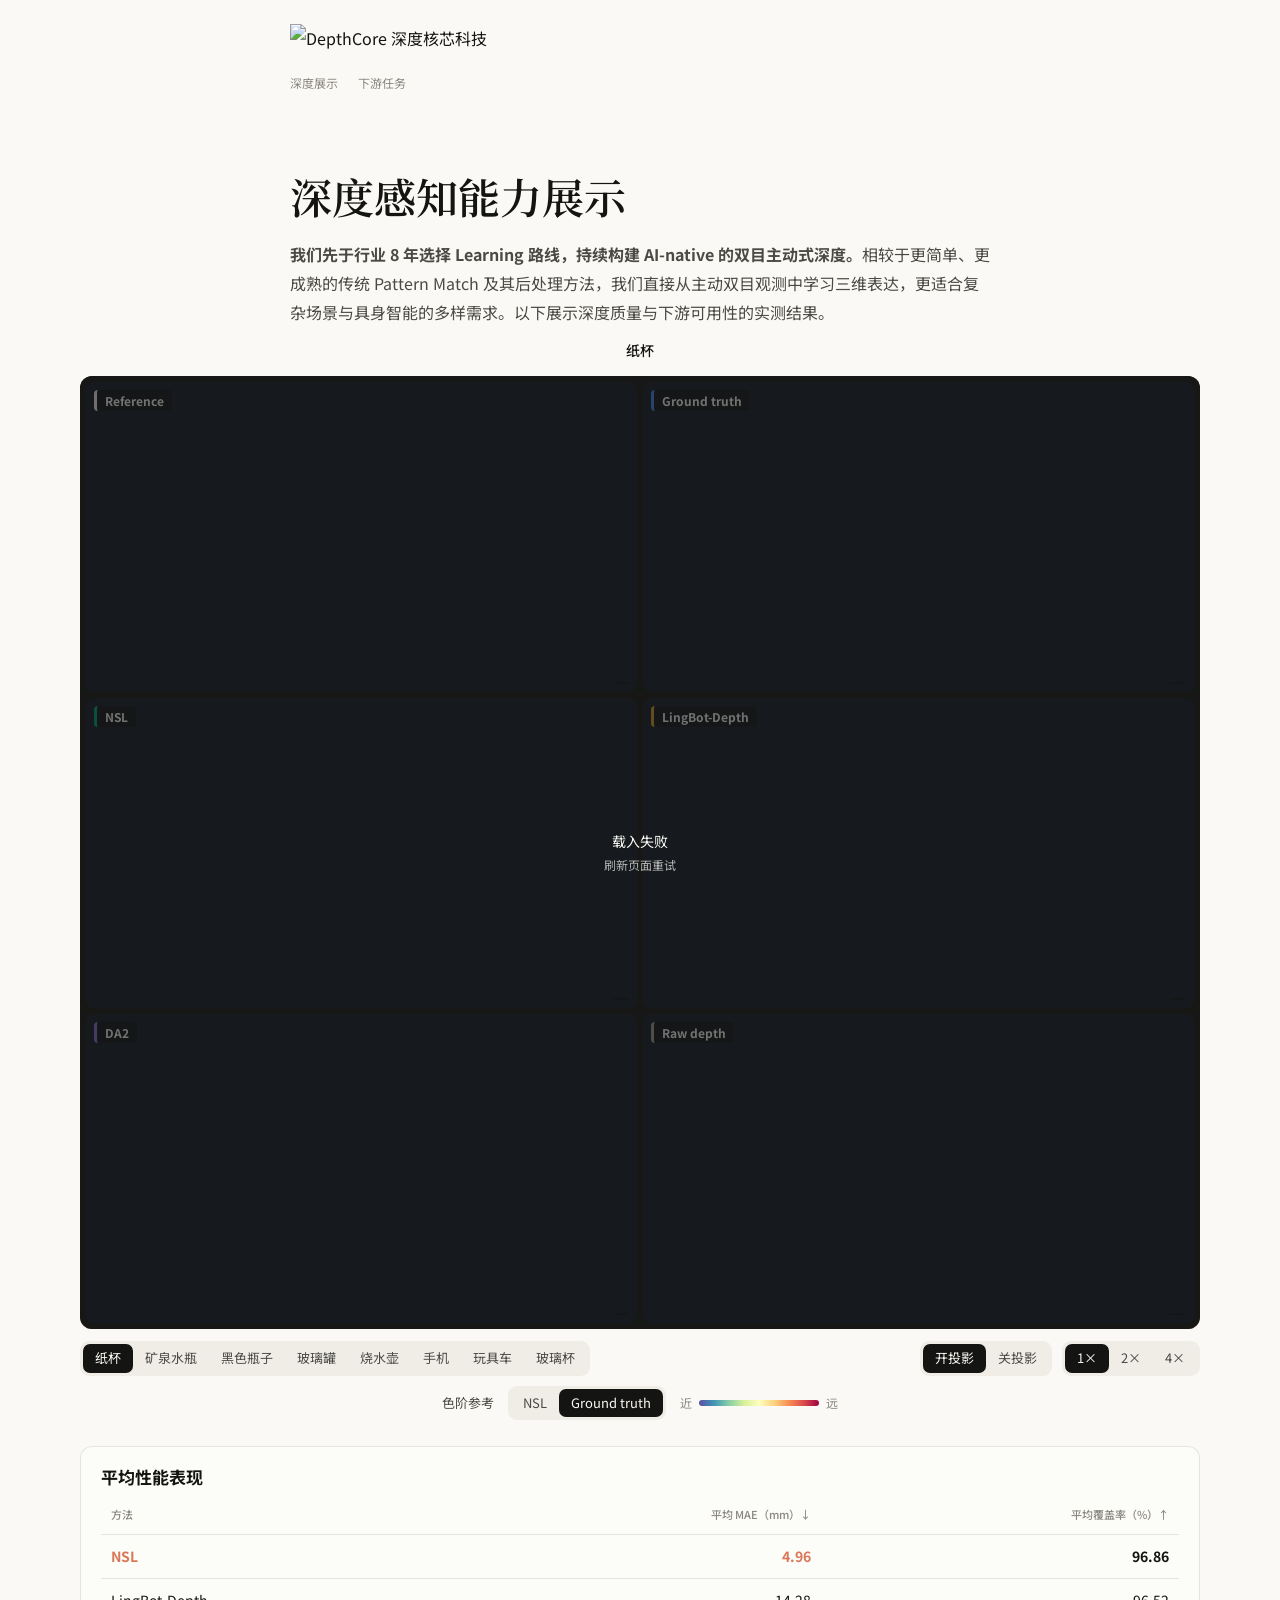
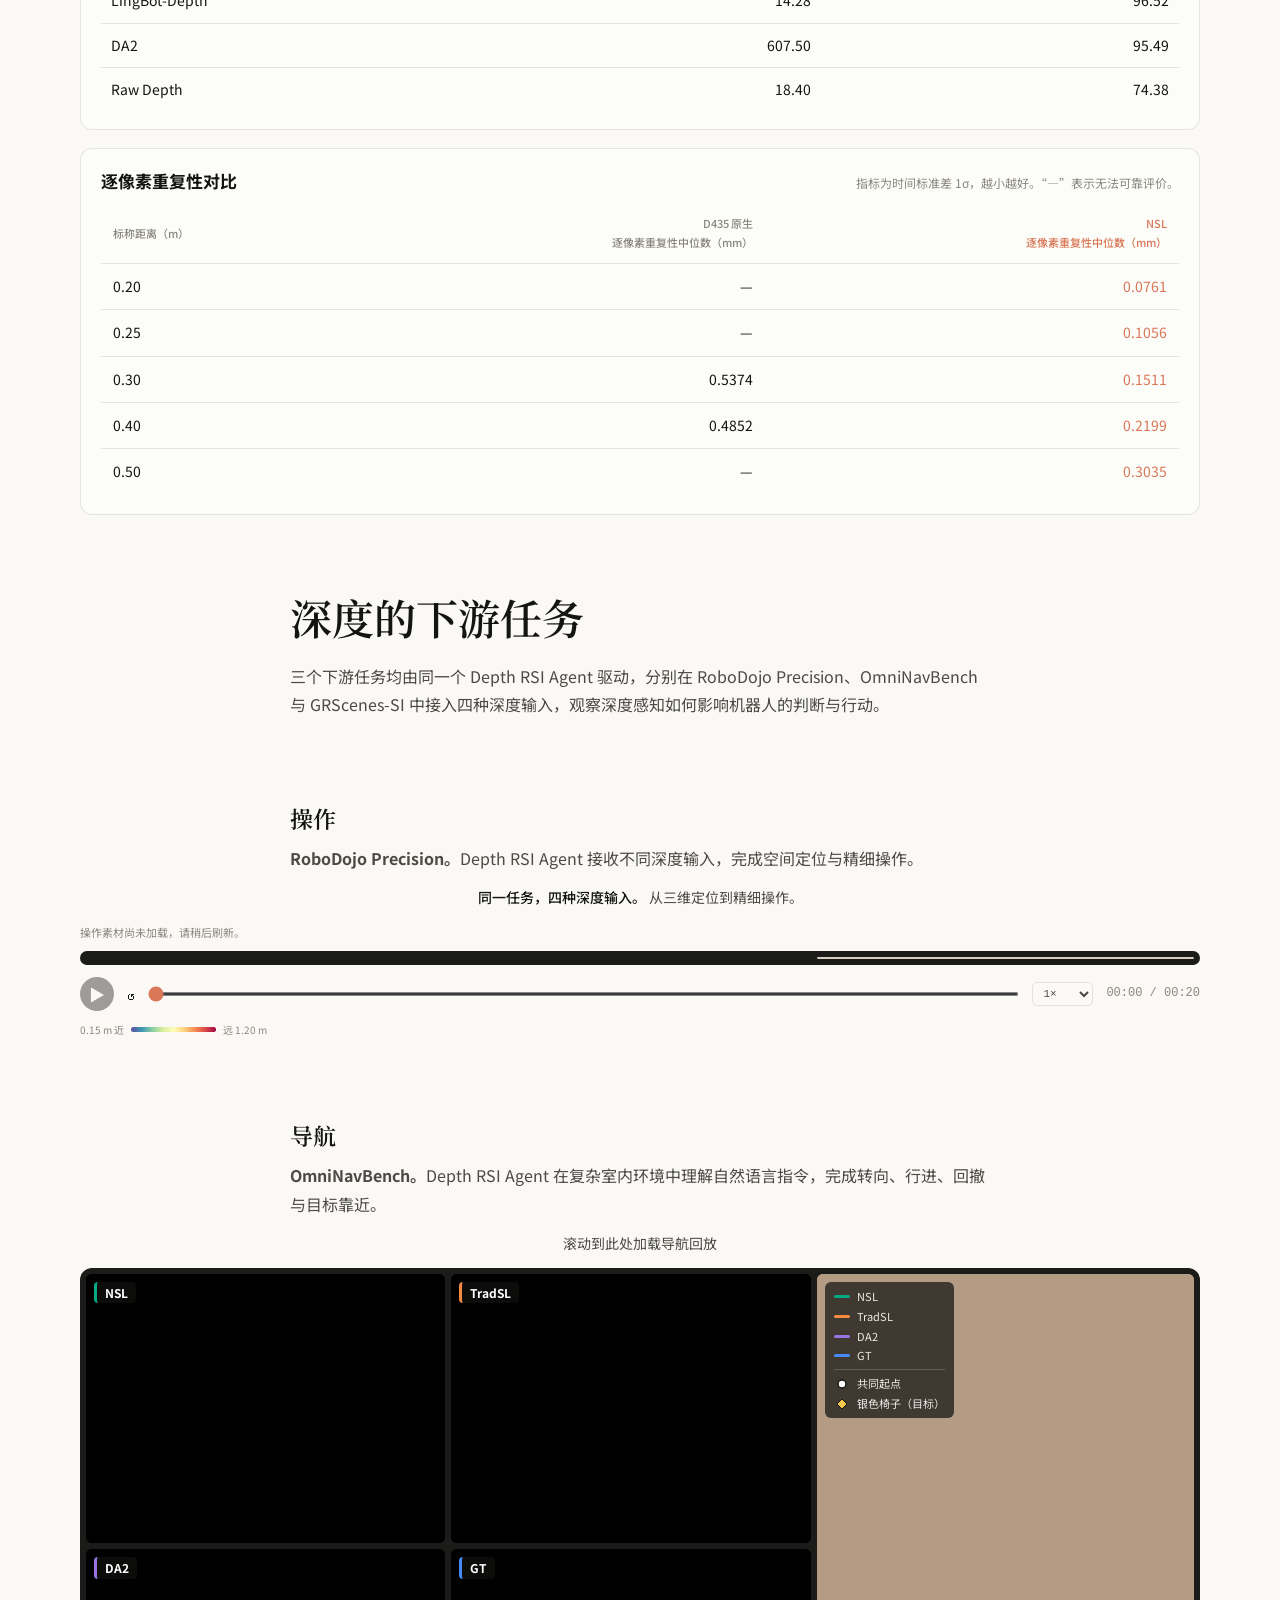
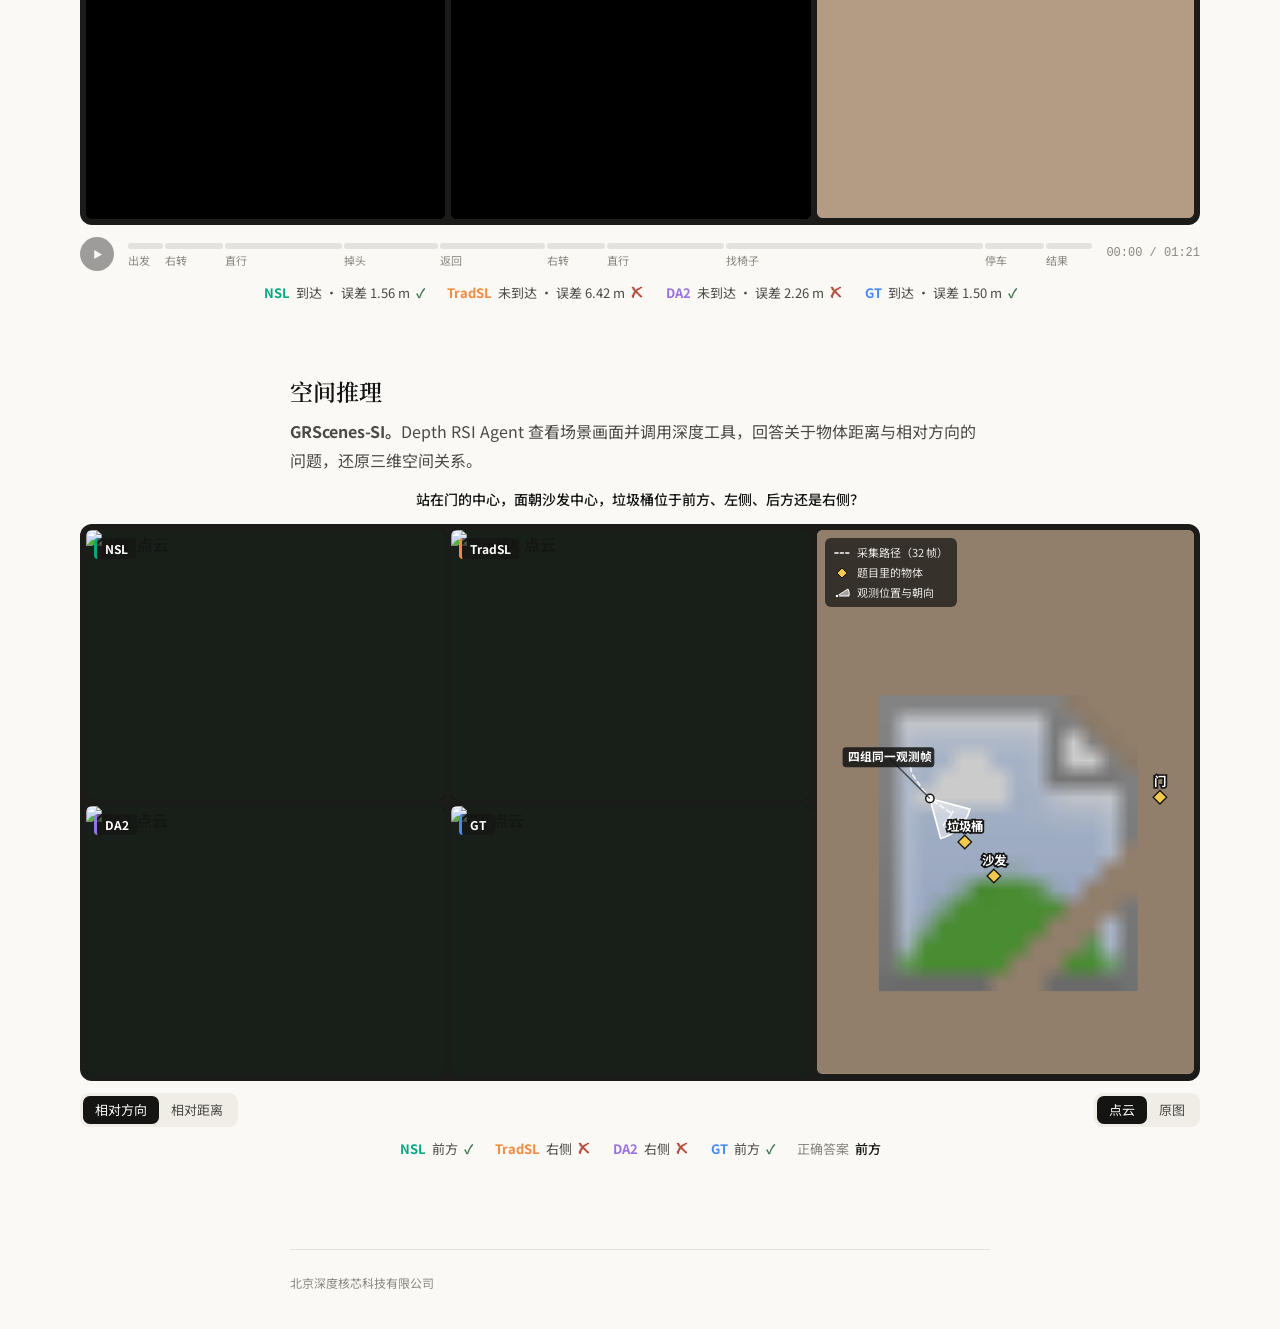
==== index.html @ 54ca92b2 "Publish DepthCore intelligence homepage" ====
<!doctype html>
<html lang="zh-CN">
<head>
<meta charset="utf-8">
<meta name="viewport" content="width=device-width, initial-scale=1, viewport-fit=cover">
<title>DepthCore · 深度感知能力展示</title>
<meta name="description" content="DepthCore 深度感知能力展示：操作、导航与空间推理案例。">
<link rel="preconnect" href="https://fonts.googleapis.com">
<link rel="preconnect" href="https://fonts.gstatic.com" crossorigin>
<link href="https://fonts.googleapis.com/css2?family=Noto+Sans+SC:wght@400;500;700&family=Noto+Serif+SC:wght@600&display=swap" rel="stylesheet">
<style>
/* 博客式单栏。两个案例共用同一种图：墨色底板上 2×2 画面 + 右侧俯视图，
   上方一行说明，下方一行控制、一行结果。
   DepthCore 标准色：墨黑 #141413 · 象牙白 #FAF9F5 · 陶土橙 #D97757 */
:root{
  --ink:#141413; --ink-2:#4B4A45; --ink-3:#8A877F; --ivory:#FAF9F5; --clay:#D97757;
  --line:rgba(20,20,19,.10); --soft:#EFEDE6; --stage:#1B1B19;
  /* 系列色与导航俯视图里的轨迹同色相 */
  --nsl:#02A982; --tradsl:#F38A40; --da2:#9972E2; --gt:#488AF3; --lingbot:#D9A62E; --raw:#A8A49A;
  --ok:#3D7A56; --no:#B4493B;
  --serif:"Noto Serif SC","Songti SC",serif;
  --sans:"Noto Sans SC",-apple-system,BlinkMacSystemFont,"PingFang SC","Microsoft YaHei",sans-serif;
  --mono:ui-monospace,"SF Mono",Menlo,Consolas,monospace;
  --text:700px; --wide:1120px;
  /* Spectral_r, the one depth colormap used across the page */
  --dcgrad:linear-gradient(90deg,rgb(94,79,162) 0.0%,rgb(63,150,182) 12.5%,rgb(137,207,164) 25.1%,rgb(216,239,154) 37.6%,rgb(254,254,189) 50.2%,rgb(253,210,127) 62.7%,rgb(248,139,81) 75.3%,rgb(219,72,76) 87.8%,rgb(158,1,66) 100%);
  color-scheme:light;
}
*{box-sizing:border-box}
html{-webkit-text-size-adjust:100%;overflow-x:hidden}
body{margin:0;background:var(--ivory);color:var(--ink);font-family:var(--sans);font-size:16px;line-height:1.8;overflow-x:hidden}
.page{padding-left:max(20px,env(safe-area-inset-left,0px));padding-right:max(20px,env(safe-area-inset-right,0px))}
.col{max-width:var(--text);margin:0 auto}
.wide{max-width:var(--wide);margin:0 auto}
button{font:inherit;color:inherit;background:none;border:0;cursor:pointer;padding:0}
button:focus-visible,.track:focus-visible{outline:2px solid var(--clay);outline-offset:2px;border-radius:4px}

header.top{padding:24px 0 0}
header.top img{height:26px;display:block}
.intro{padding:76px 0 0}
h1{font-family:var(--serif);font-weight:600;font-size:clamp(30px,4vw,42px);line-height:1.25;margin:0 0 18px;text-wrap:balance}
.intro p,.case .col p{margin:0 0 12px;color:var(--ink-2)}
h2{font-family:var(--serif);font-weight:600;font-size:23px;line-height:1.35;margin:0 0 10px}
section.case{padding-top:72px}
.quote{color:var(--ink)}

/* ---------- shared figure ---------- */
figure{margin:28px auto 0}
.cap{font-size:14px;color:var(--ink-2);text-align:center;margin:0 0 12px;min-height:1.8em;text-wrap:balance}
.cap b{color:var(--ink);font-weight:500}
.stage{display:grid;grid-template-columns:minmax(0,1fr) minmax(0,.5203fr);align-items:start;gap:6px;background:var(--stage);padding:6px;border-radius:12px}
.quad{display:grid;grid-template-columns:repeat(2,minmax(0,1fr));gap:6px}
.tile{position:relative;aspect-ratio:4/3;overflow:hidden;border-radius:6px;background:#000}
.tile canvas,.tile img{position:absolute;inset:0;width:100%;height:100%;display:block;object-fit:cover;background:#000 center/cover no-repeat}
.tile img.recon{object-fit:contain;background:#171F18}
.key i.depthbar{display:block;width:100%;height:6px;border-radius:3px;margin:2px 0 0}
.key .scale{display:flex;justify-content:space-between;font-size:10px;color:rgba(250,249,245,.7)}
.tag,.chip{position:absolute;z-index:2;font-size:12px;line-height:1.6;color:#fff;padding:1px 8px;border-radius:4px;background:rgba(20,20,19,.62);white-space:nowrap}
.tag{left:8px;top:8px;font-weight:700;border-left:3px solid var(--c)}
.chip{right:8px;bottom:8px}
.mark{font-weight:700;margin-left:4px}
.mark.ok{color:#8FD3A8} .mark.no{color:#F29C8A}
.tile .dep{position:absolute;inset:auto auto 8px 8px;width:26%;height:auto;aspect-ratio:4/3;border-radius:4px;box-shadow:0 0 0 1px rgba(250,249,245,.5);opacity:0;transition:opacity .3s}
.ready .tile .dep{opacity:1}
.veil{position:absolute;inset:0;z-index:3;display:grid;place-items:center;text-align:center;background:rgba(20,20,19,.6);color:var(--ivory);font-size:14px;opacity:0;transition:opacity .2s;pointer-events:none}
.veil.on{opacity:1}
.veil small{display:block;font-size:12px;color:rgba(250,249,245,.7)}
.map{position:relative;aspect-ratio:666/960;width:100%;border-radius:6px;overflow:hidden;background:#B49C84}
.map>canvas,.map>svg{position:absolute;inset:0;width:100%;height:100%;display:block}
.map canvas{background:#B49C84 url(media/topview-poster.jpg) center/cover no-repeat}
.key{position:absolute;left:8px;top:8px;z-index:2;display:flex;flex-direction:column;gap:5px;padding:7px 9px;border-radius:6px;background:rgba(20,20,19,.72);font-size:11px;line-height:1.35;color:rgba(250,249,245,.92);max-width:calc(100% - 16px)}
.key span{display:flex;align-items:center;gap:7px;white-space:nowrap}
.key svg{flex:none;width:16px;height:12px;overflow:visible}
.key i{flex:none;width:16px;height:3px;border-radius:2px;background:var(--c)}
.key hr{border:0;border-top:1px solid rgba(250,249,245,.18);margin:1px 0}

.ctrl{display:flex;align-items:center;gap:14px;margin-top:12px;min-height:34px}
.results{display:flex;flex-wrap:wrap;justify-content:center;gap:4px 22px;margin:10px 0 0;padding:0;list-style:none;font-size:13px;color:var(--ink-2)}
.results li{display:inline-flex;align-items:baseline;gap:6px}
.results b{color:var(--c);font-weight:700}
.results .ok{color:var(--ok);font-weight:700} .results .no{color:var(--no);font-weight:700}
.results .gt{color:var(--ink-3)}
.results .gt strong{color:var(--ink);font-weight:500}

/* navigation controls */
.play{width:34px;height:34px;border-radius:50%;background:var(--ink);color:var(--ivory);display:grid;place-items:center;flex:none}
.play:hover{background:var(--clay)}
.play[disabled]{opacity:.4;cursor:progress}
.play svg{width:13px;height:13px}
.track{position:relative;flex:1;height:30px;cursor:pointer;touch-action:none}
.segs{position:absolute;left:0;right:0;top:4px;height:6px;display:flex;gap:2px}
.segs div{position:relative;height:100%;background:rgba(20,20,19,.10);border-radius:3px;overflow:hidden}
.segs i{position:absolute;inset:0;width:0;background:var(--ink)}
.segs .cur i{background:var(--clay)}
.labels{position:absolute;left:0;right:0;top:14px;display:flex;gap:2px;font-size:11px;line-height:1.3;color:var(--ink-3);pointer-events:none}
.labels span{overflow:hidden;white-space:nowrap;min-width:0}
.labels .cur{color:var(--clay);font-weight:500}
.time{font-family:var(--mono);font-size:12px;color:var(--ink-3);flex:none;font-variant-numeric:tabular-nums;min-width:86px;text-align:right}

/* spatial controls */
.ctrl.sp{justify-content:space-between;flex-wrap:wrap;gap:10px}
.seg{display:inline-flex;padding:3px;border-radius:9px;background:var(--soft)}
.seg button{padding:3px 12px;border-radius:7px;font-size:13px;line-height:1.7;color:var(--ink-2)}
.seg button[aria-pressed="true"]{background:var(--ink);color:var(--ivory)}

/* depth comparison */
.stage.dc{display:block;position:relative}
.six{display:grid;grid-template-columns:repeat(2,minmax(0,1fr));gap:6px}
.tile.w{aspect-ratio:16/9;cursor:grab;touch-action:pan-y}
.zoomed .tile.w{touch-action:none}
.tile.w:active{cursor:grabbing}
.tile.w canvas{background:#182430}
.tile.w .chip{display:flex;gap:12px;font-variant-numeric:tabular-nums}
.tile.w .chip b{font-weight:700}
.stage.dc .veil{border-radius:12px}
.ctrl-r{display:flex;gap:10px;flex-wrap:wrap}
#dcScene{flex-wrap:wrap}
.dclegend{display:flex;align-items:center;justify-content:center;flex-wrap:wrap;gap:8px 14px;margin-top:10px;font-size:13px;color:var(--ink-2)}
.depthkey{display:inline-flex;align-items:center;gap:7px;color:var(--ink-3);font-size:12px;font-variant-numeric:tabular-nums}
.depthkey i{display:block;width:120px;height:6px;border-radius:3px;background:var(--dcgrad)}
.performance-card{max-width:var(--wide);margin:26px auto 0;padding:18px 20px;border:1px solid var(--line);border-radius:12px;background:rgba(255,255,255,.45)}
.performance-head{display:flex;align-items:baseline;justify-content:space-between;gap:14px;margin-bottom:8px}
.performance-head h3{margin:0;font-size:17px;line-height:1.4}
.performance-head p{margin:0;color:var(--ink-3);font-size:12px}
.performance-scroll{overflow-x:auto;-webkit-overflow-scrolling:touch}
.performance-table{width:100%;min-width:520px;border-collapse:collapse;font-size:14px}
.performance-table th,.performance-table td{padding:9px 10px;border-bottom:1px solid var(--line);text-align:right;font-variant-numeric:tabular-nums;white-space:nowrap}
.performance-table th:first-child,.performance-table td:first-child{text-align:left}
.performance-table th{color:var(--ink-3);font-size:11px;font-weight:500}
.performance-table tbody tr:first-child td:first-child,.performance-table tbody tr:first-child td:nth-child(2){font-weight:700;color:var(--clay)}
.performance-table tbody tr:last-child td{border-bottom:0}
.repeatability-card{max-width:var(--wide);margin:18px auto 0;padding:20px;border:1px solid var(--line);border-radius:12px;background:rgba(255,255,255,.45)}
.repeatability-head{display:flex;align-items:baseline;justify-content:space-between;gap:14px;margin-bottom:10px}
.repeatability-head h3{margin:0;font-size:17px;line-height:1.4}
.repeatability-head p{margin:0;color:var(--ink-3);font-size:12px}
.repeatability-scroll{overflow-x:auto;-webkit-overflow-scrolling:touch}
.repeatability-table{width:100%;min-width:560px;border-collapse:collapse;font-size:14px}
.repeatability-table th,.repeatability-table td{padding:10px 12px;border-bottom:1px solid var(--line);text-align:right;font-variant-numeric:tabular-nums;white-space:nowrap}
.repeatability-table th:first-child,.repeatability-table td:first-child{text-align:left}
.repeatability-table th{color:var(--ink-3);font-size:11px;font-weight:500}
.repeatability-table th:last-child,.repeatability-table td:last-child{color:var(--clay)}
.repeatability-table tbody tr:last-child td{border-bottom:0}
.repeatability-note{margin:12px 0 0;color:var(--ink-3);font-size:12px;line-height:1.7}
#spFig .stage{position:relative}
#spFig.deferred .stage::after,#spFig.loading .stage::after{content:'空间素材将在进入视口后加载';position:absolute;left:50%;top:50%;transform:translate(-50%,-50%);padding:8px 14px;border-radius:999px;background:rgba(20,20,19,.72);color:var(--ivory);font-size:12px;letter-spacing:.02em;pointer-events:none}
#spFig.loading .stage::after{content:'空间点云加载中';animation:pulse-loader 1.2s ease-in-out infinite}
#navFig.deferred .stage::after{content:'导航回放将在进入视口后加载';position:absolute;left:50%;top:50%;transform:translate(-50%,-50%);padding:8px 14px;border-radius:999px;background:rgba(20,20,19,.72);color:var(--ivory);font-size:12px;letter-spacing:.02em;pointer-events:none}
.man-status.loading::after{content:' …';animation:pulse-loader 1.2s ease-in-out infinite}
@keyframes pulse-loader{0%,100%{opacity:.48}50%{opacity:1}}
@media (max-width:760px){.six{grid-template-columns:minmax(0,1fr)}}
@media (max-width:560px){#dcScene button{padding:3px 8px}}

footer.col{margin-top:88px;padding:22px 0 36px;border-top:1px solid var(--line);font-size:12px;color:var(--ink-3)}
#atlas{position:fixed;left:0;top:0;width:2px;height:2px;opacity:0;pointer-events:none}

@media (max-width:900px){
  .stage{grid-template-columns:minmax(0,1fr)}
  .map{width:min(100%,340px);margin:0 auto}
}
@media (max-width:560px){
  .page{padding-left:max(16px,env(safe-area-inset-left,0px));padding-right:max(16px,env(safe-area-inset-right,0px))}
  .intro{padding-top:44px}
  section.case{padding-top:52px}
  .labels{display:none}
  .track{height:14px}
  .time{min-width:auto}
  .tile .dep{width:30%}
  .tag,.chip{font-size:11px;padding:0 6px}
  .ctrl.sp{justify-content:center}
  .performance-head{display:block}.performance-head p{margin-top:3px}
}
@media (prefers-reduced-motion:reduce){*{transition:none!important}}
</style>
<link rel="icon" type="image/svg+xml" href="media/depthcore-logo.svg">
<link rel="stylesheet" href="manipulation.css">
<script src="manipulation.js?v=20261108-4" defer></script>
</head>
<body>
<div class="page">

<header class="top col"><img src="media/depthcore-logo.svg" alt="DepthCore 深度核芯科技"><nav class="demo-nav" aria-label="页面导航"><a href="#depth">深度展示</a><a href="#manipulation">下游任务</a></nav></header>

<div class="intro col" id="depth">
  <h1>深度感知能力展示</h1>
  <p class="depth-positioning"><b>我们先于行业 8 年选择 Learning 路线，持续构建 AI-native 的双目主动式深度。</b>相较于更简单、更成熟的传统 Pattern Match 及其后处理方法，我们直接从主动双目观测中学习三维表达，更适合复杂场景与具身智能的多样需求。以下展示深度质量与下游可用性的实测结果。</p>
</div>

<figure class="wide" id="dcFig">
  <p class="cap" id="dcCap">加载中…</p>
  <div class="stage dc" id="dcStage">
    <div class="six" id="dcGrid"></div>
    <div class="veil on" id="dcVeil"><div>加载中…</div></div>
  </div>
  <div class="ctrl sp">
    <div class="seg" id="dcScene" role="group" aria-label="场景"></div>
    <div class="ctrl-r">
      <div class="seg" id="dcMode" role="group" aria-label="投影打光">
        <button data-m="on" aria-pressed="true">开投影</button>
        <button data-m="off" aria-pressed="false">关投影</button>
      </div>
      <div class="seg" id="dcZoom" role="group" aria-label="缩放">
        <button data-z="1" aria-pressed="true">1×</button>
        <button data-z="2" aria-pressed="false">2×</button>
        <button data-z="4" aria-pressed="false">4×</button>
      </div>
    </div>
  </div>
  <div class="dclegend">
    <span>色阶参考</span>
    <div class="seg" id="dcSource" role="group" aria-label="色阶参考">
      <button data-src="nsl" aria-pressed="false">NSL</button>
      <button data-src="gt" aria-pressed="true">Ground truth</button>
    </div>
    <span class="depthkey" id="dcKey">近<i></i>远</span>
  </div>
</figure>

<div class="performance-card wide" aria-labelledby="performance-title">
  <div class="performance-head"><h3 id="performance-title">平均性能表现</h3></div>
  <div class="performance-scroll"><table class="performance-table"><thead><tr><th>方法</th><th>平均 MAE（mm）↓</th><th>平均覆盖率（%）↑</th></tr></thead><tbody><tr><td><strong>NSL</strong></td><td><strong>4.96</strong></td><td><strong>96.86</strong></td></tr><tr><td>LingBot-Depth</td><td>14.28</td><td>96.52</td></tr><tr><td>DA2</td><td>607.50</td><td>95.49</td></tr><tr><td>Raw Depth</td><td>18.40</td><td>74.38</td></tr></tbody></table></div>
</div>

<div class="repeatability-card wide" aria-labelledby="repeatability-title">
  <div class="repeatability-head"><h3 id="repeatability-title">逐像素重复性对比</h3><p>指标为时间标准差 1σ，越小越好。“—”表示无法可靠评价。</p></div>
  <div class="repeatability-scroll"><table class="repeatability-table"><thead><tr><th>标称距离（m）</th><th>D435 原生<br>逐像素重复性中位数（mm）</th><th>NSL<br>逐像素重复性中位数（mm）</th></tr></thead><tbody><tr><td>0.20</td><td>—</td><td>0.0761</td></tr><tr><td>0.25</td><td>—</td><td>0.1056</td></tr><tr><td>0.30</td><td>0.5374</td><td>0.1511</td></tr><tr><td>0.40</td><td>0.4852</td><td>0.2199</td></tr><tr><td>0.50</td><td>—</td><td>0.3035</td></tr></tbody></table></div>
</div>

<div class="intro col">
  <h1>深度的下游任务</h1>
  <p>三个下游任务均由同一个 Depth RSI Agent 驱动，分别在 RoboDojo Precision、OmniNavBench 与 GRScenes-SI 中接入四种深度输入，观察深度感知如何影响机器人的判断与行动。</p>
</div>


<section class="case" id="manipulation" aria-labelledby="man-h">
  <div class="col">
    <h2 id="man-h">操作</h2>
    <p><b>RoboDojo Precision。</b>Depth RSI Agent 接收不同深度输入，完成空间定位与精细操作。</p>
  </div>
  <figure class="wide" id="manFig">
    <div class="man-head"><p class="cap"><b>同一任务，四种深度输入。</b> 从三维定位到精细操作。</p></div>
    <p class="man-status" id="manStatus" role="status">滚动到此处加载操作素材</p>
    <div class="stage man-stage">
      <div class="quad" id="manQuad"></div>
      <aside class="man-agent" id="manAgent" aria-label="Agent 执行轨迹">
        <div class="man-agent-top"><h3>Agent 执行轨迹</h3><span class="man-live" id="manAgentState">NSL · 记录回放</span></div>
        <div class="man-tabs" id="manTabs" role="group" aria-label="选择执行记录"></div>
        <div class="man-log">
          <div class="man-log-meta"><span id="manTurn">记录 01</span><span id="manStep"></span><span id="manLogCount" hidden></span></div>
          <article class="man-current">
            <section class="man-action"><div class="man-section-label"><i>01</i>当前动作</div><h4 id="manEventTitle"></h4><div class="man-tools" id="manTools" aria-label="本段记录的工具调用"></div></section>
            <section class="man-input"><div class="man-section-label"><i>02</i>输入参数</div><code id="manInput"></code></section>
            <section class="man-feedback"><div class="man-section-label"><i>03</i><span id="manFeedbackLabel">执行反馈</span></div><div id="manFeedback"></div></section>
          </article>
          <div class="man-event-nav"><button id="manPrevEvent" aria-label="跳到上一条工具记录">← 上一条</button><button class="man-source-open" id="manSourceOpen" aria-controls="manSource" aria-expanded="false">原始记录 ↗</button><button id="manNextEvent" aria-label="跳到下一条工具记录">下一条 →</button></div>
        </div>
        <section class="man-source-panel" id="manSource" hidden aria-label="原始调用与返回">
          <div class="man-source-head"><h4>原始调用与返回</h4><button id="manSourceClose" aria-label="关闭原始记录">×</button></div>
          <div class="man-source-body"><span>调用摘录</span><pre id="manExcerpt"></pre><span>工具返回</span><pre id="manReceipt"></pre><p id="manSourceNote"></p></div>
        </section>
      </aside>
    </div>
    <div class="ctrl man-ctrl">
      <button class="play" id="manPlay" aria-label="播放操作回放" disabled>▶</button>
      <button id="manRestart" aria-label="重置操作回放" title="重新开始">↺</button>
      <input class="man-scrub" id="manScrub" type="range" min="0" max="20.04" step="0.04" value="0" aria-label="操作回放进度">
      <select class="man-speed" id="manSpeed" aria-label="操作播放速度"><option value="0.5">0.5×</option><option value="1" selected>1×</option><option value="2">2×</option></select>
      <span class="time" id="manTime">00:00 / 00:20</span>
    </div>
    <div class="man-depth-legend"><span class="depthkey">0.15 m 近<i></i>远 1.20 m</span></div>
    <ul class="results man-results" id="manResults"></ul>
  </figure>
</section>

<section class="case" id="navigation" aria-labelledby="nav-h">
  <div class="col">
    <h2 id="nav-h">导航</h2>
    <p><b>OmniNavBench。</b>Depth RSI Agent 在复杂室内环境中理解自然语言指令，完成转向、行进、回撤与目标靠近。</p>
  </div>

  <figure class="wide deferred" id="navFig">
    <p class="cap" id="navCap">滚动到此处加载导航回放</p>
    <div class="stage">
      <div class="quad" id="quad"></div>
      <div class="map"><canvas id="tv" width="666" height="960"></canvas><div class="key" id="navKey"></div></div>
    </div>
    <div class="ctrl">
      <button class="play" id="play" aria-label="播放" disabled><svg id="playIcon" viewBox="0 0 16 16" fill="currentColor"><path d="M4 2.5v11l9.5-5.5z"/></svg></button>
      <div class="track" id="track" tabindex="0" role="slider" aria-label="播放进度" aria-valuemin="0" aria-valuemax="81">
        <div class="segs" id="segs"></div>
        <div class="labels" id="labels"></div>
      </div>
      <span class="time" id="time">00:00 / 01:21</span>
    </div>
    <ul class="results" id="navResults"></ul>
  </figure>
</section>

<section class="case" id="spatial" aria-labelledby="sp-h">
  <div class="col">
    <h2 id="sp-h">空间推理</h2>
    <p><b>GRScenes-SI。</b>Depth RSI Agent 查看场景画面并调用深度工具，回答关于物体距离与相对方向的问题，还原三维空间关系。</p>
  </div>

  <figure class="wide" id="spFig">
    <p class="cap" id="spCap"></p>
    <div class="stage">
      <div class="quad" id="spQuad"></div>
      <div class="map"><svg id="spMap" preserveAspectRatio="xMidYMid slice" aria-label="场景俯视图"></svg>
        <div class="key" id="spKey"></div>
      </div>
    </div>
    <div class="ctrl sp">
      <div class="seg" id="taskSeg" role="group" aria-label="题目"></div>
      <div class="seg" id="viewSeg" role="group" aria-label="显示内容">
        <button data-v="cloud" aria-pressed="true">点云</button>
        <button data-v="rgb" aria-pressed="false">原图</button>
      </div>
    </div>
    <ul class="results" id="spResults"></ul>
  </figure>
</section>

<footer class="col">北京深度核芯科技有限公司</footer>
</div>

<video id="atlas" muted playsinline preload="none" aria-hidden="true"></video>
<script>
(() => {
const $ = s => document.querySelector(s);
const FPS = 24, DUR = 81;
const COLOR = {NSL:'var(--nsl)', TradSL:'var(--tradsl)', DA2:'var(--da2)', GT:'var(--gt)'};
const fmt = t => { t = Math.max(0,t); return String(Math.floor(t/60)).padStart(2,'0')+':'+String(Math.floor(t%60)).padStart(2,'0'); };
const mark = ok => `<span class="mark ${ok?'ok':'no'}">${ok?'✓':'✗'}</span>`;

/* ================= navigation ================= */
const M = [
  {id:'NSL', key:'nsl', ne:1.56, ok:true}, {id:'TradSL', key:'tradsl', ne:6.42, ok:false},
  {id:'DA2', key:'da2', ne:2.26, ok:false}, {id:'GT', key:'gt', ne:1.50, ok:true},
];
const PHASES = [
  [0,'准备出发','出发'],[3,'右转 90°','右转'],[8,'直行 5.7 米','直行'],[18,'掉头 180°','掉头'],
  [26,'返回 4 米','返回'],[35,'再次右转 90°','右转'],[40,'直行 2.6 米后停下','直行'],
  [50,'寻找并靠近银色椅子','找椅子'],[72,'测距确认并停车','停车'],[77,'结果','结果'],
].map(([t,name,short],i,a) => ({t,name,short,end: i<a.length-1 ? a[i+1][0] : DUR}));
const NOT_ENTERED = {TradSL:[7,8]};   // ran out of steps during step 6

$('#quad').innerHTML = M.map(m => `
  <div class="tile" id="t-${m.key}" style="--c:${COLOR[m.id]}">
    <canvas class="rgb" width="640" height="480" style="background-image:url(media/${m.key}-poster.jpg)"></canvas>
    <canvas class="dep" width="256" height="192"></canvas>
    <span class="tag">${m.id}</span>
    <div class="veil"><div></div></div>
  </div>`).join('');
M.forEach(m => { const el = $('#t-'+m.key); m.r = el.querySelector('.rgb').getContext('2d'); m.d = el.querySelector('.dep').getContext('2d'); m.veil = el.querySelector('.veil'); });
const tv = $('#tv').getContext('2d');
$('#navKey').innerHTML = M.map(m => `<span style="--c:${COLOR[m.id]}"><i></i>${m.id}</span>`).join('')
  + `<hr><span><svg viewBox="0 0 16 12"><circle cx="8" cy="6" r="4" fill="#fff" stroke="#141413" stroke-width="1.5"/></svg>共同起点</span>`
  + `<span><svg viewBox="0 0 16 12"><path d="M8 1 13 6 8 11 3 6z" fill="#F2C94C" stroke="#141413"/></svg>银色椅子（目标）</span>`;
$('#segs').innerHTML = PHASES.map(p => `<div style="flex:${p.end-p.t}"><i></i></div>`).join('');
$('#labels').innerHTML = PHASES.map(p => `<span style="flex:${p.end-p.t}">${p.short}</span>`).join('');
const segEls = [...$('#segs').children], labEls = [...$('#labels').children];
$('#navResults').innerHTML = M.map(m => `<li style="--c:${COLOR[m.id]}"><b>${m.id}</b>${m.ok?'到达':'未到达'} · 误差 ${m.ne.toFixed(2)} m<span class="${m.ok?'ok':'no'}">${m.ok?'✓':'✗'}</span></li>`).join('');

/* One video holds every view: four 640×480 RGB tiles (2×2), a row of 256×192 depth
   tiles at y=960, and the 666×960 top-down map at x=1280. One clock, no drift. */
const atlas = $('#atlas');
const DEPTH_X = {nsl:0, tradsl:512, da2:768, gt:1024};
let ready = false, playing = false, cur = 0, scrubbing = false, lastPi = -1, navStarted = false;
function draw(){
  if (atlas.readyState < 2) return;
  M.forEach((m,i) => {
    m.r.drawImage(atlas, (i%2)*640, Math.floor(i/2)*480, 640, 480, 0, 0, 640, 480);
    m.d.drawImage(atlas, DEPTH_X[m.key], 960, 256, 192, 0, 0, 256, 192);
  });
  tv.drawImage(atlas, 1280, 0, 666, 960, 0, 0, 666, 960);
}
const phaseAt = t => { for (let i=PHASES.length-1;i>=0;i--) if (t >= PHASES[i].t) return i; return 0; };
function render(t){
  const pi = phaseAt(Math.min(t, DUR-0.001));
  $('#time').textContent = fmt(t)+' / '+fmt(DUR);
  $('#track').setAttribute('aria-valuenow', t.toFixed(1));
  segEls.forEach((s,i) => { const p = PHASES[i]; s.firstChild.style.width = Math.max(0,Math.min(1,(t-p.t)/(p.end-p.t)))*100+'%'; });
  if (pi === lastPi || !ready) return;
  lastPi = pi;
  segEls.forEach((s,i) => s.classList.toggle('cur', i===pi));
  labEls.forEach((s,i) => s.classList.toggle('cur', i===pi));
  $('#navCap').innerHTML = pi === 0 ? '<b>准备出发</b>' : pi === PHASES.length-1 ? '<b>结果</b>' : `第 ${pi} 步 · <b>${PHASES[pi].name}</b>`;
  M.forEach(m => {
    const v = m.veil;
    if (pi === PHASES.length-1) {
      v.className = 'veil on';
      v.firstElementChild.innerHTML = `${m.ok?'到达目标':'未到达'}${mark(m.ok)}<small>误差 ${m.ne.toFixed(2)} m</small>`;
    } else if ((NOT_ENTERED[m.id]||[]).includes(pi)) {
      v.className = 'veil on';
      v.firstElementChild.innerHTML = '未进入此步骤<small>此前已用完步数</small>';
    } else v.className = 'veil';
  });
}
function seek(t){
  cur = Math.max(0, Math.min(DUR, t));
  if (ready) { try { atlas.currentTime = Math.min(cur, (atlas.duration||DUR) - 0.02); } catch(e){} }
  render(cur);
}
function setPlaying(p){
  if (!ready) return;
  if (p && cur >= DUR - 0.05) seek(0);
  playing = p;
  p ? atlas.play().catch(() => { playing = false; icon(); }) : atlas.pause();
  icon();
}
function icon(){
  $('#playIcon').innerHTML = playing ? '<path d="M4 2.5h3v11H4zM9 2.5h3v11H9z"/>' : '<path d="M4 2.5v11l9.5-5.5z"/>';
  $('#play').setAttribute('aria-label', playing ? '暂停' : '播放');
}
function tick(){
  if (playing) { cur = atlas.currentTime; if (atlas.ended || cur >= DUR-0.03) { cur = DUR; setPlaying(false); } draw(); render(cur); }
  requestAnimationFrame(tick);
}
atlas.addEventListener('seeked', draw);
atlas.addEventListener('ended', () => { cur = DUR; setPlaying(false); render(cur); });
setInterval(() => { if (playing) { cur = atlas.currentTime; draw(); render(cur); } }, 250);
async function load(){
  $('#navFig').classList.remove('deferred');
  const url = 'media/atlas.mp4?v=spectral';
  atlas.addEventListener('loadeddata', () => {
    ready = true; $('#play').disabled = false; lastPi = -1;
    $('#navFig').classList.add('ready');
    // the first frame is not always decoded at loadeddata; seeking guarantees a 'seeked' → draw()
    atlas.currentTime = cur > 0 ? cur : 0.001;
    render(cur);
  }, {once:true});
  atlas.addEventListener('canplay', draw, {once:true});
  try {
    // download once into memory so seeking never depends on the server
    const r = await fetch(url);
    if (!r.ok || !r.body) throw new Error(r.status);
    const total = +r.headers.get('content-length') || 14132958;
    const reader = r.body.getReader(), chunks = []; let got = 0;
    for (;;) { const {done, value} = await reader.read(); if (done) break; chunks.push(value); got += value.length;
      if (!ready) $('#navCap').textContent = '加载中 ' + Math.round(Math.min(.99, got/total)*100) + '%'; }
    atlas.src = URL.createObjectURL(new Blob(chunks, {type:'video/mp4'}));
  } catch (e) { atlas.preload = 'auto'; atlas.src = url; }
  atlas.load();
}
$('#play').onclick = () => setPlaying(!playing);
const track = $('#track');
const tAt = e => { const r = track.getBoundingClientRect(); return Math.max(0, Math.min(1, (e.clientX-r.left)/r.width)) * DUR; };
track.addEventListener('pointerdown', e => { scrubbing = true; track.setPointerCapture(e.pointerId); seek(tAt(e)); });
track.addEventListener('pointermove', e => { if (scrubbing) seek(tAt(e)); });
track.addEventListener('pointerup', () => { scrubbing = false; });
track.addEventListener('keydown', e => {
  if (e.key === 'ArrowRight') { e.preventDefault(); seek(PHASES[Math.min(PHASES.length-1, phaseAt(cur)+1)].t + .02); }
  if (e.key === 'ArrowLeft')  { e.preventDefault(); seek(PHASES[Math.max(0, phaseAt(cur)-1)].t + .02); }
});
document.addEventListener('keydown', e => {
  if (e.code !== 'Space' || e.target.closest('button')) return;
  const r = $('#navFig').getBoundingClientRect();
  if (r.bottom > 0 && r.top < innerHeight) { e.preventDefault(); setPlaying(!playing); }
});

/* ================= spatial reasoning ================= */
const SPATIAL = {"cases":[{"id":2500,"title":"相对距离","q":"电视和垃圾桶，哪个物体的包围盒中心离单人沙发更近？","gt":"电视","scene":"scene-38","methods":[{"id":"NSL","key":"nsl","frame":27,"ans":"电视","ok":true},{"id":"TradSL","key":"tradsl","frame":27,"ans":"垃圾桶","ok":false},{"id":"DA2","key":"da2","frame":27,"ans":"垃圾桶","ok":false},{"id":"GT","key":"gt","frame":27,"ans":"电视","ok":true}],"objects":[{"name":"单人沙发","xy":[7.602,-5.425]},{"name":"垃圾桶","xy":[8.651,-3.155]},{"name":"电视","xy":[6.68,-4.241]}]},{"id":2424,"title":"相对方向","q":"站在门的中心，面朝沙发中心，垃圾桶位于前方、左侧、后方还是右侧？","gt":"前方","scene":"scene-38","methods":[{"id":"NSL","key":"nsl","frame":20,"ans":"前方","ok":true},{"id":"TradSL","key":"tradsl","frame":20,"ans":"右侧","ok":false},{"id":"DA2","key":"da2","frame":20,"ans":"右侧","ok":false},{"id":"GT","key":"gt","frame":20,"ans":"前方","ok":true}],"objects":[{"name":"门","xy":[14.926,-1.713]},{"name":"沙发","xy":[9.587,-4.245]},{"name":"垃圾桶","xy":[8.651,-3.155]}]}],"scenes":{"scene-07":{"bounds":[-6.543011779785156,-1.890772651455733,3.9994828796386717,7.199662882204687],"size":[1200,1035],"frames":[[1.999,2.6,-1.0,-0.0001],[1.682,2.6,-0.9874,0.158],[1.38,2.678,-0.9387,0.3448],[1.1,2.819,-0.8927,0.4506],[0.819,2.966,-0.8768,0.4809],[0.542,3.119,-0.8739,0.4861],[0.265,3.275,-0.874,0.4859],[-0.014,3.426,-0.8835,0.4684],[-0.295,3.572,-0.8911,0.4538],[-0.564,3.724,-0.4382,0.8989],[-0.542,4.039,0.026,0.9997],[-0.555,4.354,-0.044,0.999],[-0.547,4.671,0.0015,1.0],[-0.558,4.988,-0.0439,0.999],[-0.515,5.2,0.3125,-0.9499],[-0.532,4.886,-0.0918,-0.9958],[-0.557,4.57,-0.0708,-0.9975],[-0.577,4.253,-0.0595,-0.9982],[-0.597,3.937,-0.1461,-0.9893],[-0.745,3.698,-0.9282,-0.372],[-1.058,3.664,-0.9963,-0.0858],[-1.375,3.646,-0.9989,-0.0473],[-1.692,3.632,-0.9991,-0.0433],[-2.009,3.619,-0.9992,-0.0411],[-2.325,3.606,-0.9992,-0.0403],[-2.642,3.593,-0.9992,-0.0402],[-2.959,3.58,-0.9992,-0.0401],[-3.276,3.568,-0.9992,-0.04],[-3.593,3.555,-0.9989,-0.0462],[-3.91,3.537,-0.9981,-0.0624],[-4.226,3.516,-0.9983,-0.0588],[-4.543,3.501,-0.9991,-0.0435]]},"scene-38":{"bounds":[3.0004892349243164,-7.941626780524522,17.10123460002593,1.5609545685060597],"size":[1200,809],"frames":[[5.0,-0.5,1.0,0.0001],[5.168,-0.5,1.0,0.0004],[5.335,-0.5,1.0,0.0008],[5.503,-0.5,1.0,0.0017],[5.67,-0.5,0.9999,0.0131],[5.838,-0.496,0.9984,0.0571],[6.004,-0.481,0.9964,0.085],[6.171,-0.465,0.9968,0.0804],[6.338,-0.455,0.9985,0.0555],[6.505,-0.447,0.9991,0.0421],[6.673,-0.439,0.9964,-0.0849],[6.839,-0.46,0.7728,-0.6346],[6.883,-0.611,0.3046,-0.9525],[6.914,-0.776,0.2172,-0.9761],[6.944,-0.939,0.3662,-0.9305],[7.033,-1.081,0.528,-0.8492],[7.127,-1.219,0.5602,-0.8284],[7.22,-1.359,0.5719,-0.8203],[7.318,-1.494,0.6172,-0.7868],[7.429,-1.619,0.626,-0.7798],[7.529,-1.754,0.7086,-0.7056],[7.658,-1.856,0.8036,-0.5952],[7.8,-1.946,0.8421,-0.5393],[7.94,-2.038,0.8349,-0.5503],[8.08,-2.13,0.858,-0.5137],[8.219,-2.222,0.7638,-0.6454],[8.202,-2.281,0.9701,0.2425],[8.286,-2.158,-0.2744,-0.9616],[8.2,-2.302,-0.5682,-0.8229],[8.1,-2.435,-0.6065,-0.7951],[7.995,-2.564,-0.5635,-0.8261],[7.917,-2.708,-0.5155,-0.8569]]}}};
const SVGNS = 'http://www.w3.org/2000/svg';
const KEY_PATH = `<span><svg viewBox="0 0 16 12"><path d="M1 6H15" stroke="#fff" stroke-width="1.6" stroke-dasharray="3 2.4" stroke-linecap="round"/></svg>采集路径（32 帧）</span>
  <span><svg viewBox="0 0 16 12"><path d="M8 1 13 6 8 11 3 6z" fill="#F2C94C" stroke="#141413"/></svg>题目里的物体</span>
  <span><svg viewBox="0 0 16 12"><path d="M3 10 L14 3 A9 9 0 0 1 15 10Z" fill="#fff" fill-opacity=".55" stroke="#fff" stroke-width="1"/><circle cx="3" cy="10" r="1.8" fill="#fff" stroke="#141413" stroke-width=".8"/></svg>观测位置与朝向</span>`;
const qs = new URLSearchParams(location.search);
const SPATIAL_CASES = [SPATIAL.cases[1], SPATIAL.cases[0]];
let task = Math.min(SPATIAL_CASES.length - 1, +qs.get('task') || 0), view = qs.get('view') === 'rgb' ? 'rgb' : 'cloud';

$('#taskSeg').innerHTML = SPATIAL_CASES.map((c,i) => `<button data-i="${i}" aria-pressed="${i===task}">${c.title}</button>`).join('');
$('#spQuad').innerHTML = ['nsl','tradsl','da2','gt'].map((k,i) => `
  <div class="tile" style="--c:${COLOR[['NSL','TradSL','DA2','GT'][i]]}">
    <img alt="" decoding="async"><span class="tag">${['NSL','TradSL','DA2','GT'][i]}</span>
  </div>`).join('');
const spTiles = [...$('#spQuad').children];

function drawMap(c){
  const scene = SPATIAL.scenes[c.scene], [W,H] = scene.size;
  const [xmin,ymin,xmax,ymax] = scene.bounds, ppm = W/(xmax-xmin);
  const P = (x,y) => [(x-xmin)*ppm, (ymax-y)*ppm];
  // crop to the camera path and the question's objects, then match the panel's shape
  const pts = scene.frames.map(f => P(f[0],f[1])).concat(c.objects.map(o => P(o.xy[0],o.xy[1])));
  let x0 = Math.min(...pts.map(p=>p[0])), x1 = Math.max(...pts.map(p=>p[0]));
  let y0 = Math.min(...pts.map(p=>p[1])), y1 = Math.max(...pts.map(p=>p[1]));
  const pad = 1.1*ppm; x0 -= pad; x1 += pad; y0 -= pad; y1 += pad;
  y0 -= (y1-y0)*.16;   // headroom for the legend in the top-left corner
  const aspect = 666/960; let w = x1-x0, h = y1-y0;
  if (w/h > aspect) { const nh = w/aspect; y0 -= (nh-h)/2; h = nh; } else { const nw = h*aspect; x0 -= (nw-w)/2; w = nw; }
  const u = w/100;   // drawing unit: 1% of the visible width
  const svg = $('#spMap');
  svg.setAttribute('viewBox', `${x0} ${y0} ${w} ${h}`);
  const path = scene.frames.map(f => P(f[0],f[1]).map(v=>v.toFixed(1)).join(',')).join(' ');
  // each method's chosen viewpoint: a view cone in the method's colour, labelled with its name;
  // methods that picked the same frame share the cone, split into slices
  const byFrame = {};
  c.methods.forEach(m => (byFrame[m.frame] = byFrame[m.frame] || []).push(m));
  const fs = 3.1*u, R = 11*u, HALF = 30;
  const at = (x,y,deg,r) => [x + Math.cos(deg*Math.PI/180)*r, y + Math.sin(deg*Math.PI/180)*r];
  const cones = [], chips = [];
  const shared = Object.keys(byFrame).length === 1;   // all four looked at the very same frame
  const tw = t => [...t].reduce((a,ch) => a + (ch.charCodeAt(0) > 255 ? 1 : .62)*fs, 0);
  Object.entries(byFrame).forEach(([fid, ms]) => {
    const f = scene.frames[+fid], [px,py] = P(f[0],f[1]);
    const ang = Math.atan2(-f[3], f[2]) * 180/Math.PI;   // image y points down
    const step = 2*HALF/ms.length;
    if (shared) {
      const [x1,y1] = at(px,py,ang-HALF,R), [x2,y2] = at(px,py,ang+HALF,R);
      cones.push(`<path d="M${px} ${py}L${x1} ${y1}A${R} ${R} 0 0 1 ${x2} ${y2}Z" fill="#fff" fill-opacity=".45" stroke="#fff" stroke-width="${.45*u}" stroke-linejoin="round"/>`);
    } else ms.forEach((m,j) => {
      const a1 = ang - HALF + j*step, a2 = a1 + step, [x1,y1] = at(px,py,a1,R), [x2,y2] = at(px,py,a2,R);
      cones.push(`<path d="M${px} ${py}L${x1} ${y1}A${R} ${R} 0 0 1 ${x2} ${y2}Z" fill="${COLOR[m.id]}" fill-opacity=".5" stroke="${COLOR[m.id]}" stroke-width="${.45*u}" stroke-linejoin="round"/>`);
    });
    cones.push(`<circle cx="${px}" cy="${py}" r="${1.1*u}" fill="#fff" stroke="#141413" stroke-width="${.4*u}"/>`);
    // name chip just beyond the cone, kept inside the visible area
    const items = shared ? [{label:'四组同一观测帧', w: tw('四组同一观测帧')}]
                         : ms.map(m => ({label:m.id, color:COLOR[m.id], w: 2.2*u + tw(m.id)}));
    const cw = items.reduce((t,it) => t + it.w, 0) + (items.length-1)*1.6*u + 2.6*u, ch = fs*1.7;
    const [cx,cy] = at(px,py,ang,R + 4.5*u);
    chips.push({px, py, cx, cy, cw, ch, items});
  });
  // nudge chips apart so labels of nearby viewpoints never overlap, then keep them in view
  const clamp = k => { k.cx = Math.max(x0 + k.cw/2 + u, Math.min(x0 + w - k.cw/2 - u, k.cx));
                       k.cy = Math.max(y0 + k.ch/2 + u, Math.min(y0 + h - k.ch/2 - u, k.cy)); };
  // the question's objects (diamond + name) are fixed obstacles; try spots around the camera
  // until the chip clears every obstacle and every chip already placed
  const blocks = c.objects.map(o => { const [ox,oy] = P(o.xy[0],o.xy[1]), lw = tw(o.name)*3.3/3.1;
    return {cx: ox, cy: oy - 2.6*u, cw: Math.max(lw, 3.6*u) + u, ch: 7.4*u}; });
  const hit = (a,b) => (a.cw+b.cw)/2 + .6*u > Math.abs(a.cx-b.cx) && (a.ch+b.ch)/2 + .6*u > Math.abs(a.cy-b.cy);
  chips.forEach(k => {
    const base = Math.atan2(k.cy-k.py, k.cx-k.px)*180/Math.PI;
    let first = null;
    for (const r of [R+4.5*u, R+9*u, R+14*u]) for (const da of [0,180,90,-90,45,-45,135,-135]) {
      const [x,y] = at(k.px,k.py,base+da,r), cand = {...k, cx:x, cy:y}; clamp(cand);
      first = first || cand;
      if (![...blocks, ...chips.filter(o => o.placed)].some(o => hit(cand,o))) { Object.assign(k, cand, {placed:true}); return; }
    }
    Object.assign(k, first, {placed:true});
  });
  const chipSvg = chips.map(k => {
    let x = k.cx - k.cw/2 + 1.2*u;
    const parts = k.items.map(it => {
      const tx = it.color ? x + 2.2*u : x + .1*u;
      const g = (it.color ? `<circle cx="${x + .8*u}" cy="${k.cy}" r="${.85*u}" fill="${it.color}"/>` : '')
        + `<text x="${tx}" y="${k.cy + fs*.36}" font-size="${fs}" font-weight="700" fill="#fff">${it.label}</text>`;
      x += it.w + 1.6*u; return g;
    }).join('');
    return `<line x1="${k.px}" y1="${k.py}" x2="${k.cx}" y2="${k.cy}" stroke="#141413" stroke-opacity=".7" stroke-width="${.35*u}"/>
      <rect x="${k.cx-k.cw/2}" y="${k.cy-k.ch/2}" width="${k.cw}" height="${k.ch}" rx="${.9*u}" fill="#141413" fill-opacity=".85"/>${parts}`;
  }).join('');
  const arrows = cones.join('') + `<g font-family="Noto Sans SC, PingFang SC, sans-serif">${chipSvg}</g>`;
  const objs = c.objects.map(o => {
    const [px,py] = P(o.xy[0],o.xy[1]), s = 1.8*u;
    return `<path d="M${px} ${py-s}L${px+s} ${py}L${px} ${py+s}L${px-s} ${py}Z" fill="#F2C94C" stroke="#141413" stroke-width="${.35*u}"/>
      <text x="${px}" y="${py - s - 1.1*u}" text-anchor="middle" font-size="${3.3*u}" font-family="Noto Sans SC, PingFang SC, sans-serif" font-weight="700" fill="#fff" stroke="#141413" stroke-width="${.9*u}" paint-order="stroke">${o.name}</text>`;
  }).join('');
  svg.innerHTML = `<rect x="${x0}" y="${y0}" width="${w}" height="${h}" fill="#B49C84"/>
    <image href="media/spatial/${c.scene}.webp" x="0" y="0" width="${W}" height="${H}"/>
    <rect x="${x0}" y="${y0}" width="${w}" height="${h}" fill="#141413" opacity=".22"/>
    <polyline points="${path}" fill="none" stroke="#fff" stroke-opacity=".75" stroke-width="${.5*u}" stroke-dasharray="${1.2*u} ${1*u}" stroke-linecap="round"/>
    ${arrows}${objs}`;
}
function spRender(){
  const c = SPATIAL_CASES[task];
  $('#spCap').innerHTML = `<b>${c.q}</b>`;
  c.methods.forEach((m,i) => {
    const t = spTiles[i], img = t.querySelector('img');
    img.className = view === 'cloud' ? 'recon' : '';
    img.alt = `${m.id} ${view === 'cloud' ? '点云' : '原图'}`;
  });
  $('#spResults').innerHTML = c.methods.map(m => `<li style="--c:${COLOR[m.id]}"><b>${m.id}</b>${m.ans}<span class="${m.ok?'ok':'no'}">${m.ok?'✓':'✗'}</span></li>`).join('')
    + `<li class="gt">正确答案 <strong>${c.gt}</strong></li>`;
  $('#spKey').innerHTML = KEY_PATH;
  drawMap(c);
}
function segGroup(el, fn){
  el.addEventListener('click', e => {
    const b = e.target.closest('button'); if (!b) return;
    el.querySelectorAll('button').forEach(x => x.setAttribute('aria-pressed', x===b));
    fn(b);
  });
}
segGroup($('#taskSeg'), b => { task = +b.dataset.i; spRender(); spRenderLazy(); });
segGroup($('#viewSeg'), b => { view = b.dataset.v; spRender(); spRenderLazy(); });
document.querySelectorAll('#viewSeg button').forEach(b => b.setAttribute('aria-pressed', b.dataset.v===view));
let spatialReady = false, spatialRenderSeq = 0;
function spAsset(c,m){
  return view === 'rgb' ? `media/spatial/${c.id}-rgb.webp` : `media/spatial/${c.id}-${m.key}-cloud.webp`;
}
function spRenderLazy(){
  const c = SPATIAL_CASES[task];
  c.methods.forEach((m,i) => {
    const img = spTiles[i].querySelector('img');
    img.loading = 'lazy'; img.decoding = 'async';
    const target = spAsset(c,m);
    img.src = target;
  });
  if (!spatialReady) { $('#spFig').classList.add('deferred'); return; }
  $('#spFig').classList.remove('deferred');
  const token = ++spatialRenderSeq;
  $('#spFig').classList.add('loading');
  Promise.all(spTiles.map(t => new Promise(resolve => { const img=t.querySelector('img'); if (img.complete) resolve(); else { img.addEventListener('load',resolve,{once:true}); img.addEventListener('error',resolve,{once:true}); } }))).then(() => { if (token===spatialRenderSeq) $('#spFig').classList.remove('loading'); });
}
spRender();
spRenderLazy();
function activateSpatial(){
  if (spatialReady) return;
  spatialReady = true;
  $('#spFig').classList.remove('deferred');
  spRender(); spRenderLazy();
}
function maybeActivateSpatial(){
  const r = $('#spFig').getBoundingClientRect();
  if (r.top <= innerHeight + 600) {
    activateSpatial();
    removeEventListener('scroll', maybeActivateSpatial);
  }
}
setTimeout(() => {
  new IntersectionObserver((entries, observer) => {
    if (!entries.some(e => e.isIntersecting && e.boundingClientRect.top >= 0)) return;
    observer.disconnect(); activateSpatial();
  }, {rootMargin:'0px 0px 600px 0px'}).observe($('#spFig'));
  addEventListener('scroll', maybeActivateSpatial, {passive:true});
  maybeActivateSpatial();
  new IntersectionObserver((entries, observer) => {
    if (!entries.some(e => e.isIntersecting && e.boundingClientRect.top >= 0) || navStarted) return;
    navStarted = true; observer.disconnect(); load();
  }, {rootMargin:'0px 0px 600px 0px'}).observe($('#navFig'));
}, 900);

render(0);
requestAnimationFrame(tick);
})();
</script>
<script>
/* ================= depth comparison =================
   Real-camera scenes compared pixel by pixel. Six synced views; data from depth-comparison/pixels. */
(() => {
const $ = s => document.querySelector(s);
const W = 1280, H = 720, N = W*H;
const CMAP = '[base64]'.match(/.{6}/g).map(h => [0,2,4].map(i => parseInt(h.slice(i,i+2),16)));
const VIEWS = [
  {k:'ir', name:'Reference', c:'#FAF9F5'}, {k:'gt', name:'Ground truth', c:'var(--gt)'},
  {k:'nsl', name:'NSL', c:'var(--nsl)'}, {k:'lingbot', name:'LingBot-Depth', c:'var(--lingbot)'},
  {k:'da2', name:'DA2', c:'var(--da2)'}, {k:'raw', name:'Raw depth', c:'var(--raw)'},
];
const METHODS = ['nsl','lingbot','da2','raw'];
const SCENES = ['d435i-merged/000005','d435i-merged/000003','gemini335l/000009','gemini335l/000004','gemini335l/000014','gemini335l/000012','gemini335l/000006','gemini335l/000008'];
const SCENE_NAMES = ['纸杯','矿泉水瓶','黑色瓶子','玻璃罐','烧水壶','手机','玩具车','玻璃杯'];
const label = id => SCENE_NAMES[SCENES.indexOf(id)];
const short = id => SCENE_NAMES[SCENES.indexOf(id)];
const HOLE = [24,36,48], EDGE = [140,185,180];

const qs = new URLSearchParams(location.search);
let scene = SCENES.includes(qs.get('scene')) ? qs.get('scene') : SCENES[0];
let mode = qs.get('mode') === 'off' ? 'off' : 'on';
let scale = 1, px = 0, py = 0, lo = 450, hi = 2600, csrc = 'gt';
const data = {}, masks = {}, outlines = {}, src = {}, cvs = {};

$('#dcScene').innerHTML = SCENES.map(id => `<button data-s="${id}" aria-pressed="${id===scene}">${short(id)}</button>`).join('');
$('#dcGrid').innerHTML = VIEWS.map(v => `<div class="tile w" style="--c:${v.c}"><canvas width="${W}" height="${H}"></canvas><span class="tag">${v.name}</span><span class="chip" id="dc-${v.k}" hidden></span></div>`).join('');
VIEWS.forEach((v,i) => {
  cvs[v.k] = $('#dcGrid').children[i].querySelector('canvas');
  src[v.k] = Object.assign(document.createElement('canvas'), {width:W, height:H});
});

/* ---------- drawing, synced zoom/pan ---------- */
function clampPan(){ if (scale === 1) { px = py = 0; } const mx = W*(scale-1)/2, my = H*(scale-1)/2; px = Math.max(-mx, Math.min(mx, px)); py = Math.max(-my, Math.min(my, py)); }
function draw(){
  clampPan();
  $('#dcStage').classList.toggle('zoomed', scale > 1);
  $('#dcZoom').querySelectorAll('button').forEach(b => b.setAttribute('aria-pressed', Math.abs(+b.dataset.z - scale) < .05));
  blit(); scheduleRange();
}
function blit(){
  VIEWS.forEach(v => { const c = cvs[v.k].getContext('2d'); c.imageSmoothingEnabled = false; c.fillStyle = '#182430'; c.fillRect(0,0,W,H);
    c.drawImage(src[v.k], W*(1-scale)/2 + px, H*(1-scale)/2 + py, W*scale, H*scale); });
}
function zoomTo(next, cx = 0, cy = 0){   // cx, cy: focus point relative to canvas centre, in pixels
  next = Math.max(1, Math.min(4, next)); const r = next/scale;
  px = cx - (cx - px)*r; py = cy - (cy - py)*r; scale = next; draw();
}
$('#dcGrid').querySelectorAll('.tile').forEach(tile => {
  const at = e => { const b = tile.getBoundingClientRect(); return [(e.clientX-b.left)*W/b.width - W/2, (e.clientY-b.top)*H/b.height - H/2]; };
  let last = null;
  tile.addEventListener('pointerdown', e => { if (scale === 1 && e.pointerType === 'touch') return; last = [e.clientX, e.clientY]; tile.setPointerCapture(e.pointerId); });
  tile.addEventListener('pointermove', e => { if (!last) return; px += (e.clientX-last[0])*W/tile.clientWidth; py += (e.clientY-last[1])*H/tile.clientHeight; last = [e.clientX, e.clientY]; draw(); });
  const end = () => last = null; tile.addEventListener('pointerup', end); tile.addEventListener('pointercancel', end);
  tile.addEventListener('dblclick', e => { e.preventDefault(); zoomTo(scale >= 4 ? 1 : scale*2, ...at(e)); });
  // trackpad pinch (ctrl+wheel) zooms; a plain wheel only zooms once already zoomed in, so the page still scrolls
  tile.addEventListener('wheel', e => { if (!e.ctrlKey && scale === 1) return; e.preventDefault(); zoomTo(scale*(e.deltaY < 0 ? 1.12 : 1/1.12), ...at(e)); }, {passive:false});
});

/* ---------- depth processing (same rules as the original viewer) ---------- */
function edge(d, t, r){
  const b = new Uint8Array(N);
  for (let y=0;y<H;y++) for (let x=0;x<W;x++){ const i=y*W+x; if(!(d[i]>0&&isFinite(d[i]))) continue;
    for (const j of [x<W-1?i+1:-1, y<H-1?i+W:-1]) if (j>=0&&d[j]>0&&isFinite(d[j])&&Math.abs(d[i]-d[j])>t){ b[i]=1; b[j]=1; } }
  if (!r) return b;
  const sum = new Int32Array((W+1)*(H+1)), out = new Uint8Array(N);
  for (let y=0;y<H;y++){ let row=0; for (let x=0;x<W;x++){ row+=b[y*W+x]; sum[(y+1)*(W+1)+x+1]=sum[y*(W+1)+x+1]+row; } }
  for (let y=0;y<H;y++) for (let x=0;x<W;x++){ const a=Math.max(0,x-r), bb=Math.min(W,x+r+1), c=Math.max(0,y-r), dd=Math.min(H,y+r+1);
    out[y*W+x] = sum[dd*(W+1)+bb]-sum[c*(W+1)+bb]-sum[dd*(W+1)+a]+sum[c*(W+1)+a] > 0; }
  return out;
}
function outline(depth, mask){
  const valid = new Uint8Array(N), line = new Uint8Array(N);
  for (let i=0;i<N;i++) valid[i] = !mask?.[i] && Number.isFinite(depth[i]) && depth[i] > 0;
  for (let i=0;i<N;i++){ if (valid[i]) continue; const x=i%W;
    line[i] = (x>0&&valid[i-1]) || (x+1<W&&valid[i+1]) || (i>=W&&valid[i-W]) || (i+W<N&&valid[i+W]); }
  return line;
}
function openContour(valid, radius){
  let a = valid.slice(), b = new Uint8Array(N);
  for (const erode of [true,false]) for (let pass=0; pass<radius; pass++){
    const square = (erode ? pass : radius-1-pass) % 2 === 1;
    for (let y=0;y<H;y++){ const top=Math.max(0,y-1)*W, row=y*W, bot=Math.min(H-1,y+1)*W;
      for (let x=0;x<W;x++){ const i=row+x; if (a[i]!==Number(erode)){ b[i]=a[i]; continue; }
        const l=Math.max(0,x-1), r=Math.min(W-1,x+1);
        const s = a[top+x]+a[bot+x]+a[row+l]+a[row+r] + (square ? a[top+l]+a[top+r]+a[bot+l]+a[bot+r] : 0);
        b[i] = erode ? s === (square?8:4) : s > 0; } }
    [a,b] = [b,a];
  }
  return a;
}
function smoothNsl(base, strength){
  const valid = new Uint8Array(N), out = base.slice();
  for (let i=0;i<N;i++) valid[i] = !base[i] && Number.isFinite(data.nsl[i]) && data.nsl[i] > 0;
  for (let y=0;y<H;y++){ const up=Math.max(0,y-1)*W, row=y*W, dn=Math.min(H-1,y+1)*W;
    for (let x=0;x<W;x++){ if (!valid[row+x]) continue; const l=Math.max(0,x-1), r=Math.min(W-1,x+1);
      if (valid[up+l]+valid[up+x]+valid[up+r]+valid[row+l]+valid[row+x]+valid[row+r]+valid[dn+l]+valid[dn+x]+valid[dn+r] < 5) out[row+x]=1; } }
  for (let i=0;i<N;i++) valid[i] = valid[i] && !out[i];
  const opened = openContour(valid, strength);
  for (let i=0;i<N;i++) if (valid[i] && !opened[i]) out[i]=1;
  return out;
}
function decodeDepth(buf){
  if (buf.byteLength !== N*4) throw Error('深度尺寸不符');
  const bytes = new Uint8Array(buf), bits = new Uint32Array(N);
  for (let y=0;y<H;y++){ let prev=0; for (let x=0;x<W;x++){ const i=y*W+x;
    prev ^= bytes[i] | (bytes[N+i]<<8) | (bytes[2*N+i]<<16) | (bytes[3*N+i]<<24); bits[i]=prev; } }
  return new Float32Array(bits.buffer);
}

/* ---------- colour + metrics ---------- */
const stats = {};
function paint(){
  for (const k of ['gt', ...METHODS]){
    const d = data[k], mask = masks[k], line = outlines[k], im = new ImageData(W,H), px8 = im.data;
    let total=0, count=0, err=0;
    for (let i=0;i<N;i++){
      const valid = isFinite(d[i]) && d[i] > 0 && !(mask && mask[i]);
      const rgb = valid ? CMAP[Math.max(0, Math.min(255, Math.floor((d[i]-lo)/(hi-lo)*256)))] : line && line[i] ? EDGE : HOLE;
      px8[i*4]=rgb[0]; px8[i*4+1]=rgb[1]; px8[i*4+2]=rgb[2]; px8[i*4+3]=255;
      if (k !== 'gt' && data.gt[i] > 0 && isFinite(data.gt[i])){ total++; if (valid){ count++; err += Math.abs(d[i]-data.gt[i]); } }
    }
    src[k].getContext('2d').putImageData(im,0,0);
    if (k !== 'gt') stats[k] = {mae: count ? err/count : NaN, cov: total ? count/total*100 : NaN};
  }
}
function showStats(){
  METHODS.forEach(k => { const el = $('#dc-'+k), st = stats[k]; el.hidden = false;
    el.innerHTML = `<span title="在有 GT 且保留有效预测的像素上计算，越小越好">平均绝对误差（MAE） <b>${isFinite(st.mae) ? st.mae.toFixed(2) : '—'}</b> mm</span><span title="有效 GT 像素中，保留有效预测的比例">有效深度覆盖率 <b>${isFinite(st.cov) ? st.cov.toFixed(2) : '—'}</b>%</span>`; });
}
function showKey(){ $('#dcKey').innerHTML = `${lo} mm<i></i>${hi} mm`; }
// colour range follows the reference depth (NSL or GT) visible in the current view (2nd–98th percentile)
let rangeTimer = null, lastView = '';
function scheduleRange(){ if (!data.nsl) return; const sig = [scale,px,py].join(); if (sig === lastView) return; lastView = sig; clearTimeout(rangeTimer); rangeTimer = setTimeout(autoRange, 140); }
function autoRange(){ if (computeRange()) { paint(); showKey(); blit(); } }
function computeRange(){
  const d = data[csrc], m = masks[csrc], v = [];
  for (let y=0;y<H;y+=2) for (let x=0;x<W;x+=2){ const sx=W*(1-scale)/2+px+x*scale, sy=H*(1-scale)/2+py+y*scale, i=y*W+x;
    if (sx>=0&&sx<W&&sy>=0&&sy<H&&d[i]>0&&isFinite(d[i])&&!(m&&m[i])) v.push(d[i]); }
  if (!v.length) return false;
  v.sort((a,b) => a-b);
  const n = Math.floor(v[Math.floor(v.length*.02)]), f = Math.max(n+1, Math.ceil(v[Math.floor(v.length*.98)]));
  if (n === lo && f === hi) return false;
  lo = n; hi = f; return true;
}

/* ---------- loading ---------- */
const cache = {}; let seq = 0;
async function fetchScene(id, m){
  const key = id+'-'+m; if (cache[key]) return cache[key];
  const entries = await Promise.all(['gt','nsl','raw','lingbot','da2'].map(async k => {
    const r = await fetch(`depth-comparison/pixels/${id}/${['raw','gt'].includes(k) ? k : k+'-'+m}.bin.gz`);
    if (!r.ok) throw Error('载入失败');
    const buf = await new Response(r.body.pipeThrough(new DecompressionStream('gzip'))).arrayBuffer();
    const vals = k === 'raw' ? new Uint16Array(buf) : decodeDepth(buf);
    if (vals.length !== N) throw Error('深度尺寸不符');
    return [k, vals];
  }));
  const img = new Image(); await new Promise((ok, no) => { img.onload = ok; img.onerror = () => no(Error('载入失败')); img.src = `depth-comparison/pixels/${id}/ir-${m}.png`; });
  const keys = Object.keys(cache); if (keys.length >= 3) delete cache[keys[0]];
  return cache[key] = {depth: Object.fromEntries(entries), img};
}
function syncUrl(){ const u = new URL(location.href); u.searchParams.set('scene', scene); u.searchParams.set('mode', mode); u.hash = 'depth'; history.replaceState(null, '', u); }
async function load(){
  const s = ++seq;
  $('#dcVeil').classList.add('on');
  $('#dcCap').innerHTML = `<b>${label(scene)}</b>`;
  $('#dcVeil').innerHTML = `<div>${data.gt ? '正在切换…' : '加载中…'}</div>`;
  try {
    const sc = await fetchScene(scene, mode);
    if (s !== seq) return;
    Object.assign(data, sc.depth);
    src.ir.getContext('2d').drawImage(sc.img, 0, 0, W, H);
    for (const k of ['lingbot','da2']) masks[k] = edge(data[k], 100, 2);
    masks.raw = null; masks.gt = null;
    masks.nsl = smoothNsl(edge(data.nsl, 100, 1), 4);
    for (const k of METHODS) outlines[k] = outline(data[k], masks[k]);
    outlines.gt = null;
    scale = 1; px = py = 0; lastView = [1,0,0].join();
    lo = 450; hi = 2600; computeRange(); paint(); showStats(); showKey(); draw();
    $('#dcVeil').classList.remove('on');
  } catch (e) {
    if (s === seq) $('#dcVeil').innerHTML = `<div>${e.message}<small>刷新页面重试</small></div>`;
  }
}
function segGroup(el, fn){ el.addEventListener('click', e => { const b = e.target.closest('button'); if (!b) return;
  el.querySelectorAll('button').forEach(x => x.setAttribute('aria-pressed', x===b)); fn(b); }); }
segGroup($('#dcScene'), b => { scene = b.dataset.s; syncUrl(); load(); });
segGroup($('#dcMode'), b => { mode = b.dataset.m; syncUrl(); load(); });
$('#dcZoom').addEventListener('click', e => { const b = e.target.closest('button'); if (b) zoomTo(+b.dataset.z); });
segGroup($('#dcSource'), b => { csrc = b.dataset.src; if (data.gt && computeRange()) { paint(); showKey(); blit(); } });
$('#dcMode').querySelectorAll('button').forEach(b => b.setAttribute('aria-pressed', b.dataset.m===mode));

// several MB per scene: start once the section is visible or close to the viewport.
// The two-sided margin also covers direct links to #depth after the browser restores scroll.
let depthStarted = false;
function startDepth(){ if (depthStarted) return; depthStarted = true; load(); }
setTimeout(() => {
  const fig = $('#dcFig');
  const io = new IntersectionObserver(es => {
    if (es.some(e => e.isIntersecting)) { io.disconnect(); startDepth(); }
  }, {rootMargin:'600px 0px'});
  io.observe(fig);
  const checkDepthPosition = () => {
    const r = fig.getBoundingClientRect();
    if (r.bottom >= -600 && r.top <= innerHeight + 600) {
      startDepth(); removeEventListener('scroll', checkDepthPosition);
    }
  };
  addEventListener('scroll', checkDepthPosition, {passive:true});
  checkDepthPosition();
}, 250);
})();
</script>
</body>
</html>
---- manipulation.css ----
/* Manipulation extends the existing DepthCore figure system. */
html{scroll-behavior:smooth;scroll-padding-top:0}
.demo-nav{display:flex;gap:20px;flex-wrap:wrap;margin-top:22px;font-size:12px}
.demo-nav a{color:var(--ink-3);text-decoration:none;transition:color .2s}
.demo-nav a:hover{color:var(--clay)}
.demo-nav a:focus-visible{outline:2px solid var(--clay);outline-offset:5px}
#manipulation{scroll-margin-top:-40px}
.man-eyebrow{font:10px/1.4 var(--mono);letter-spacing:.13em;color:var(--clay);margin-bottom:12px}
.man-head{display:block;margin:0 0 13px}
.man-head .cap{text-align:center;margin:0;min-height:0}
.man-stage{align-items:stretch;grid-template-columns:minmax(0,1fr) minmax(0,.5203fr)}
.wide,figure{width:min(100%,var(--wide));max-width:100%;min-width:0}
.man-stage,.man-head,.man-ctrl,.man-depth-legend,.man-agent,.man-agent-top,.man-tabs,.man-log{min-width:0}
.man-head{max-width:100%;overflow:hidden}
.man-tile{isolation:isolate;cursor:pointer;background:#20201d}
.man-tile .man-rgb{position:absolute;inset:0;width:100%;height:100%;object-fit:cover;display:block}
.man-tile::after{content:"";position:absolute;inset:0;z-index:4;border:2px solid transparent;border-radius:6px;pointer-events:none;transition:border-color .2s}
.man-tile.selected::after{border-color:var(--c)}
.man-tile .tag{top:10px;left:10px;display:flex;align-items:center;gap:7px;background:rgba(20,20,19,.8)}
.man-tile .tag small{font-size:9px;opacity:.68;font-weight:400}
.man-tile .man-select{position:absolute;inset:0;z-index:3;width:100%;height:100%;border-radius:6px}
.man-tile .man-select:focus-visible{outline:2px solid var(--ivory);outline-offset:-5px}
.man-inset{position:absolute;left:10px;bottom:10px;width:29%;aspect-ratio:4/3;overflow:hidden;border:1px solid rgba(250,249,245,.65);border-radius:4px;background:#151b20;z-index:2;box-shadow:0 3px 16px #0004}
.man-inset canvas{width:100%;height:100%;display:block;object-fit:cover}
.man-atlas{position:fixed;left:0;top:0;width:2px;height:2px;opacity:0;pointer-events:none}
.man-inset .man-inset-label{position:absolute;bottom:2px;left:4px;right:4px;font:8px/1.6 var(--mono);color:#fff;text-shadow:0 1px 3px #000}
.man-outcome{position:absolute;right:10px;bottom:10px;color:var(--ivory);font-size:10px;line-height:1.5;background:#141413c9;border:1px solid #ffffff26;border-radius:4px;padding:3px 7px;z-index:2;font-variant-numeric:tabular-nums}
.man-outcome i{display:inline-block;width:5px;height:5px;border-radius:50%;background:#bcb8ab;margin-right:5px}
.man-outcome.ended i{background:var(--status)}
.man-ended{position:absolute;inset:0;display:grid;place-content:center;color:var(--ivory);text-align:center;background:#14141344;z-index:1;opacity:0;transition:opacity .2s;pointer-events:none}
.man-ended.on{opacity:1}
.man-ended strong{font:500 19px/1.4 var(--sans);text-shadow:0 2px 12px #0008}
.man-ended small{font:10px/1.8 var(--mono);text-shadow:0 2px 12px #0008}
.man-ctrl{gap:13px}
.man-scrub{flex:1;min-width:0;accent-color:var(--clay);height:4px;margin:0;cursor:pointer}
.man-speed{font:11px/1.5 var(--mono);border:1px solid var(--line);border-radius:5px;padding:4px 6px;background:transparent;color:var(--ink-2)}
.man-depth-legend{display:flex;justify-content:space-between;align-items:center;gap:12px;margin:10px 0 0;color:var(--ink-3);font-size:10px;line-height:1.7;flex-wrap:wrap}
.man-depth-legend .depthkey{font-size:10px}
.man-depth-legend .depthkey i{width:85px;height:5px}
.man-note{font-size:11px;line-height:1.9;color:var(--ink-3);margin-top:17px}
.man-note p{margin:0}
.man-evidence{margin-top:9px;border-top:1px solid var(--line);padding-top:9px}
.man-evidence summary{cursor:pointer;width:fit-content;color:var(--ink-2);font-size:11px}
.man-evidence p{margin:7px 0;color:var(--ink-3);font-size:11px;line-height:1.9}
.man-status{margin:0 0 8px;color:var(--ink-3);font-size:11px}
.man-status:empty{display:none}
.man-results{font-size:12px}
.man-results li{gap:5px}
.man-results .man-score{font:10px/1.5 var(--mono);color:var(--ink-3);margin-left:2px}
@media(max-width:560px){.man-head .cap{font-size:12px}.man-tile .tag{left:6px;top:6px;font-size:10px;padding:0 5px}.man-tile .tag small{display:none}.man-inset{left:6px;bottom:6px;width:33%}.man-inset .man-inset-label{font-size:6px}.man-outcome{right:6px;bottom:6px;font-size:8px;padding:1px 4px}.man-outcome i{display:none}.man-missing{padding:3px;gap:2px}.man-missing span{font-size:7px}.man-missing b{font-size:8px}.man-ended strong{font-size:14px}.man-ended small{font-size:8px}.man-ctrl{gap:9px}.man-speed{font-size:10px}.man-ctrl .time{font-size:10px}.man-results{display:grid;grid-template-columns:repeat(2,1fr);gap:6px 12px}.man-results li{font-size:11px}.man-note{font-size:10px}.man-depth-legend{font-size:9px}.man-depth-legend .depthkey{font-size:9px}.man-depth-legend .depthkey i{width:56px}}


/* The left grid sets the figure height; trace contents never size the row. */
.man-agent{--active:var(--nsl);contain:size;position:relative;min-width:0;min-height:0;display:flex;flex-direction:column;background:#eeece4;color:#292923;border:1px solid #d5d0c3;border-radius:6px;overflow:hidden}
.man-agent-top{display:flex;align-items:center;justify-content:space-between;gap:8px;padding:12px 15px 9px;flex:none}
.man-agent-top h3{margin:0;line-height:1.5;font-size:13px;font-weight:600}
.man-live{font:9px var(--mono);white-space:nowrap;color:#66665c}
.man-live::before{content:"";display:inline-block;width:5px;height:5px;margin-right:5px;border-radius:50%;background:var(--active)}
.man-tabs{display:grid;grid-template-columns:repeat(4,1fr);border-bottom:1px solid #d6d1c4;padding:0 13px;gap:8px;flex:none}
.man-tabs button{font:10px/1.5 var(--mono);border-bottom:2px solid transparent;color:#77776d;padding:4px 0 7px}
.man-tabs button[aria-pressed=true]{color:#272720;border-bottom-color:var(--c)}
.man-tabs button:hover{color:#272720}
.man-tabs button:focus-visible,.man-event-nav button:focus-visible,.man-source-head button:focus-visible{outline:2px solid var(--clay);outline-offset:2px}
.man-log{position:relative;flex:1;display:flex;flex-direction:column;min-height:0;padding:12px 16px 10px;gap:10px}
.man-log-meta{display:flex;justify-content:space-between;align-items:baseline;gap:6px;white-space:nowrap;font:9px/1.5 var(--mono);font-variant-numeric:tabular-nums;color:#747367;flex:none}
.man-current{min-width:0;min-height:0;flex:1;display:grid;grid-template-rows:minmax(56px,.7fr) minmax(72px,1fr) minmax(0,1.6fr)}
.man-current>section{min-width:0;min-height:0;display:flex;flex-direction:column;padding:10px 0}
.man-current>section+section{border-top:1px solid #d7d2c6}
.man-current h4{font-size:17px;line-height:1.4;font-weight:600;margin:2px 0 6px;letter-spacing:-.02em}
.man-section-label{display:flex;align-items:baseline;gap:9px;font-size:10px;line-height:1.5;font-weight:500;color:#747165;margin-bottom:5px;flex:none}
.man-section-label i{font:9px/1.5 var(--mono);font-style:normal;color:#a58270}
.man-tools{display:flex;align-items:center;gap:5px;color:#8c887c;min-height:13px;max-height:14px;overflow:hidden;flex:none}
.man-tools code{font:9px/1.4 var(--mono);color:#69695e;white-space:nowrap}
.man-tools>span,.man-tools>small{font:9px/1.4 var(--mono);color:#b09d8e}
.man-input code{display:-webkit-box;-webkit-box-orient:vertical;-webkit-line-clamp:4;overflow:hidden;white-space:pre-wrap;font:10.5px/1.6 var(--mono);color:#41433a;overflow-wrap:anywhere;margin-top:2px}
#manFeedback{display:flex;flex-direction:column;justify-content:space-between;gap:7px;min-height:0;flex:1}
.man-feedback-status{font-size:11px;line-height:1.5;font-weight:600;color:#36372f;margin:0;display:-webkit-box;-webkit-line-clamp:2;-webkit-box-orient:vertical;overflow:hidden;flex:none}
.man-coords{margin:0;flex:none}
.man-coords>span{font-size:9px;color:#827e71}
.man-coords>div{display:grid;grid-template-columns:repeat(3,minmax(0,1fr));gap:12px;margin-top:5px}
.man-coords>div>span{display:flex;flex-direction:column;gap:3px;border-left:1px solid #c8beb0;padding-left:7px}
.man-coords small{font:9px/1.3 var(--mono);color:#9d8e7d}
.man-coords b{font:500 14px/1.3 var(--mono);color:#34352d;font-variant-numeric:tabular-nums;letter-spacing:-.035em}
.man-feedback-fields{display:grid;grid-template-columns:repeat(2,minmax(0,1fr));gap:10px;margin:0;flex:none}
.man-feedback-fields dt{font-size:9px;line-height:1.5;color:#827e71;margin:0 0 4px}
.man-feedback-fields dd{font:500 11px/1.5 var(--mono);color:#494b40;margin:0;overflow-wrap:anywhere}
.man-event-nav{display:flex;align-items:center;justify-content:space-between;gap:6px;border-top:1px solid #d7d2c6;margin-top:0;padding-top:7px;flex:none}
.man-event-nav button{color:#674e43;font-size:10px;padding:3px 2px;transition:color .15s}
.man-event-nav button:hover{color:#a15f48}
.man-event-nav button:disabled{color:#aaa79d}
.man-event-nav .man-source-open{font-size:9px;color:#8b7569}
.man-source-panel{position:absolute;inset:0;z-index:5;display:flex;flex-direction:column;background:#eeece4}
.man-source-panel[hidden]{display:none}
.man-source-head{display:flex;align-items:center;justify-content:space-between;gap:8px;padding:12px 15px;border-bottom:1px solid #d7d2c6;flex:none}
.man-source-head h4{margin:0;font-size:13px;font-weight:600}
.man-source-head button{font-size:22px;line-height:1;padding:0 3px;color:#805b4e}
.man-source-body{flex:1;min-height:0;overflow:auto;overscroll-behavior:contain;padding:14px 15px;scrollbar-width:thin;scrollbar-color:#bcb5a5 transparent}
.man-source-body>span{font-size:10px;font-weight:600;color:#777468}
.man-source-body pre{white-space:pre-wrap;overflow-wrap:anywhere;font:10px/1.6 var(--mono);color:#494b40;margin:6px 0 14px}
.man-source-body p{font-size:10px;line-height:1.7;color:#888174;margin:12px 0 0}
@media(max-width:1100px) and (min-width:901px){
 .man-stage{grid-template-columns:minmax(0,1.12fr) minmax(300px,.88fr)}
 .man-agent{min-height:clamp(520px,52vw,700px)}
 .man-agent-top{padding:10px 11px 7px}.man-agent-top h3{font-size:12px}.man-live{font-size:8px}
 .man-tabs{padding:0 10px}.man-tabs button{font-size:9px;padding:3px 0 5px}
 .man-log{padding:8px 12px;gap:7px}.man-log-meta{font-size:8px}
 .man-current{grid-template-rows:minmax(52px,.7fr) minmax(66px,1fr) minmax(0,1.6fr)}
 .man-current>section{padding:7px 0}.man-current h4{font-size:14px;margin:1px 0 4px}.man-section-label{font-size:9px;gap:7px;margin-bottom:3px}
 .man-tools code{font-size:8px}.man-tools{gap:4px}.man-input code{font-size:9px;line-height:1.5;margin-top:1px}
 #manFeedback{gap:5px}.man-feedback-status{font-size:10px;line-height:1.4}.man-coords>div{gap:7px;margin-top:3px}.man-coords b{font-size:11px}.man-coords>div>span{gap:2px;padding-left:5px}
 .man-feedback-fields{gap:7px}.man-feedback-fields dt{font-size:8px;margin-bottom:2px}.man-feedback-fields dd{font-size:9px;line-height:1.4}
 .man-event-nav{padding-top:5px}.man-event-nav button{font-size:9px}
}
@media(max-width:1100px){
 .man-stage{grid-template-columns:minmax(0,1fr)}
 .man-agent{contain:layout;height:auto;min-height:0;max-height:none}
 .man-log{min-height:430px}
}
@media(max-width:900px){
 .man-stage{grid-template-columns:minmax(0,1fr)}.man-agent{contain:layout;height:450px;min-height:450px}.man-log{padding:10px 15px;gap:8px}
 .man-current{grid-template-rows:minmax(56px,.7fr) minmax(76px,1fr) minmax(0,1.6fr)}.man-current>section{padding:7px 0}.man-current h4{font-size:15px;margin:0 0 4px}
 .man-section-label{font-size:9px;margin-bottom:4px}.man-input code{font-size:9.5px;line-height:1.5}.man-tools code{font-size:8px}
 #manFeedback{gap:5px}.man-feedback-status{font-size:10px}.man-coords>div{margin-top:3px}.man-coords b{font-size:12px}.man-feedback-fields dt{font-size:8px;margin-bottom:2px}.man-feedback-fields dd{font-size:10px}
}
@media(max-width:700px){
 .man-head .cap{font-size:12px}
 .man-stage{padding:4px}
 .man-agent{height:auto;min-height:0}
 .man-log{min-height:430px;padding:10px 12px}
 .man-ctrl{flex-wrap:wrap;row-gap:8px}
 .man-ctrl .man-scrub{order:3;flex-basis:100%}
 .man-ctrl .time{margin-left:auto}
}
@media(orientation:portrait) and (min-width:701px) and (max-width:1200px){
 .man-stage{grid-template-columns:minmax(0,1fr)}
 .man-agent{height:auto;min-height:0}
 .man-log{min-height:460px}
}
.man-stage .quad{align-content:start}
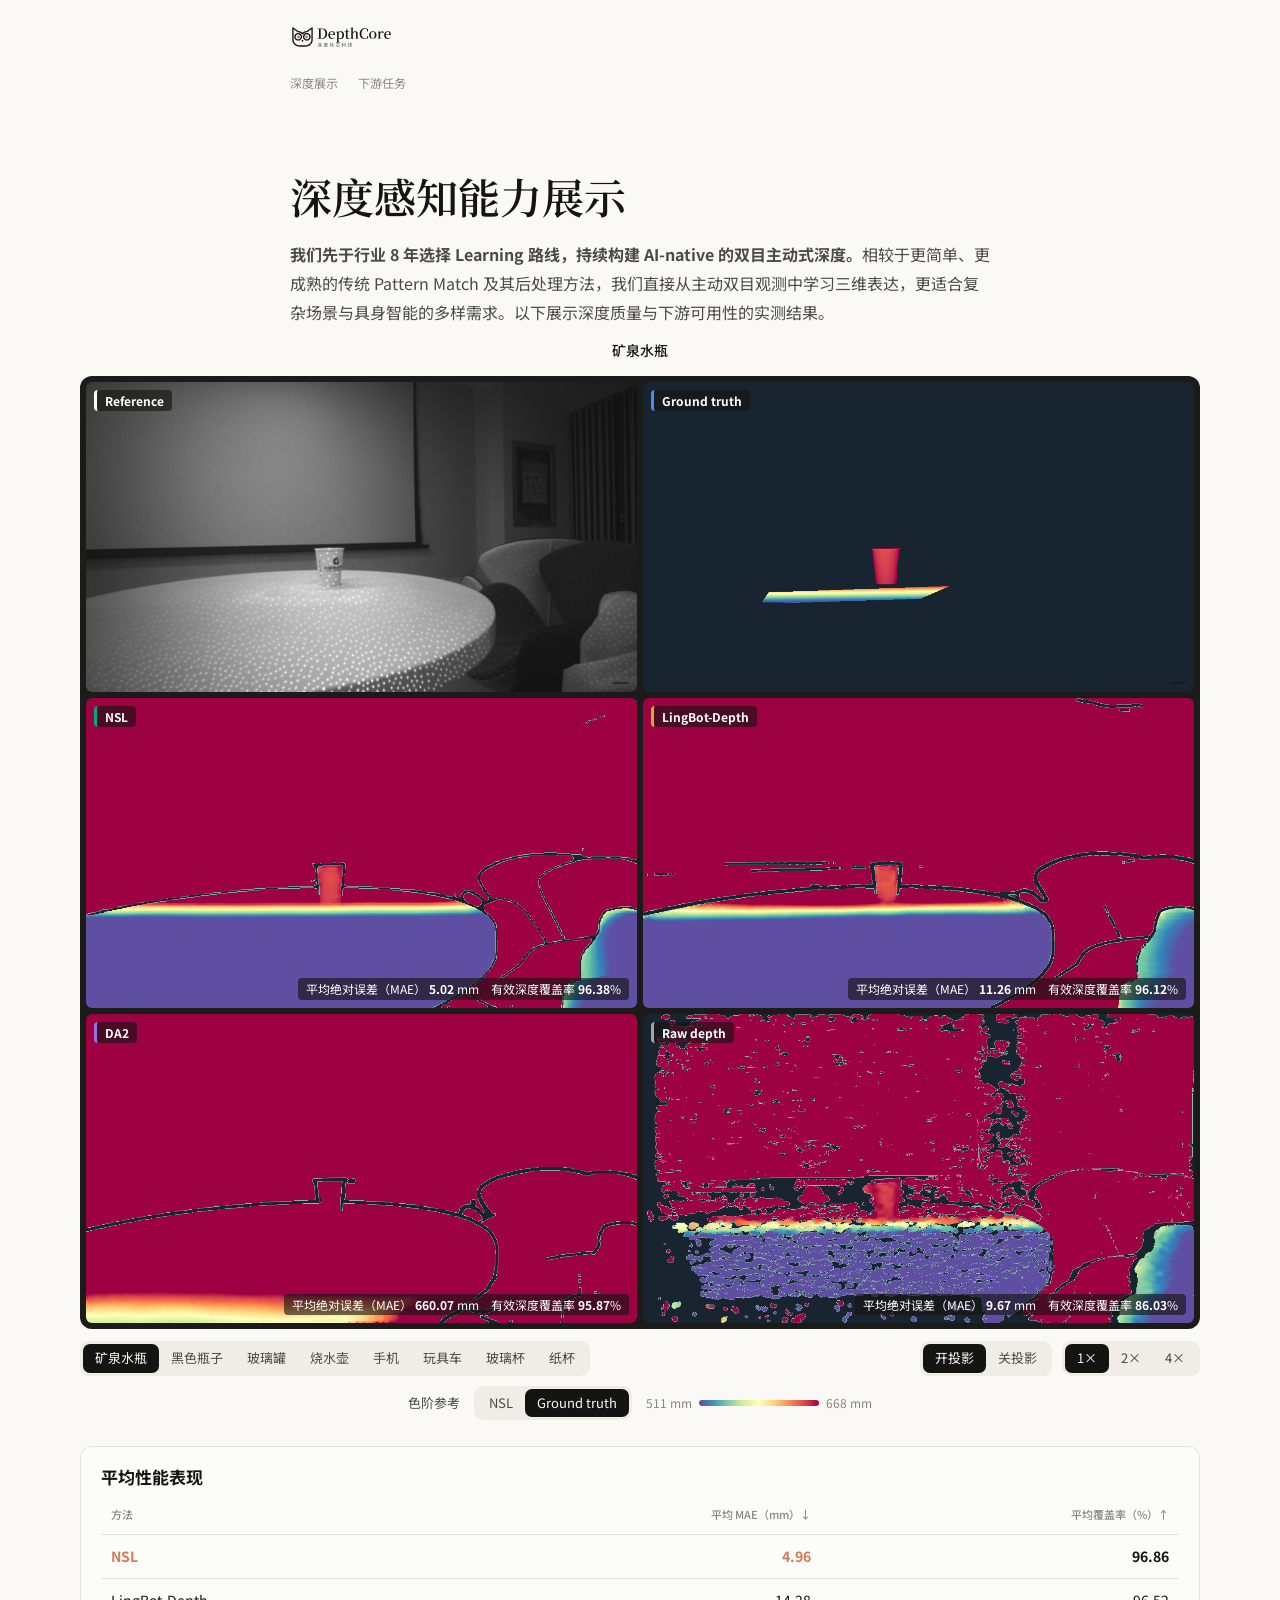
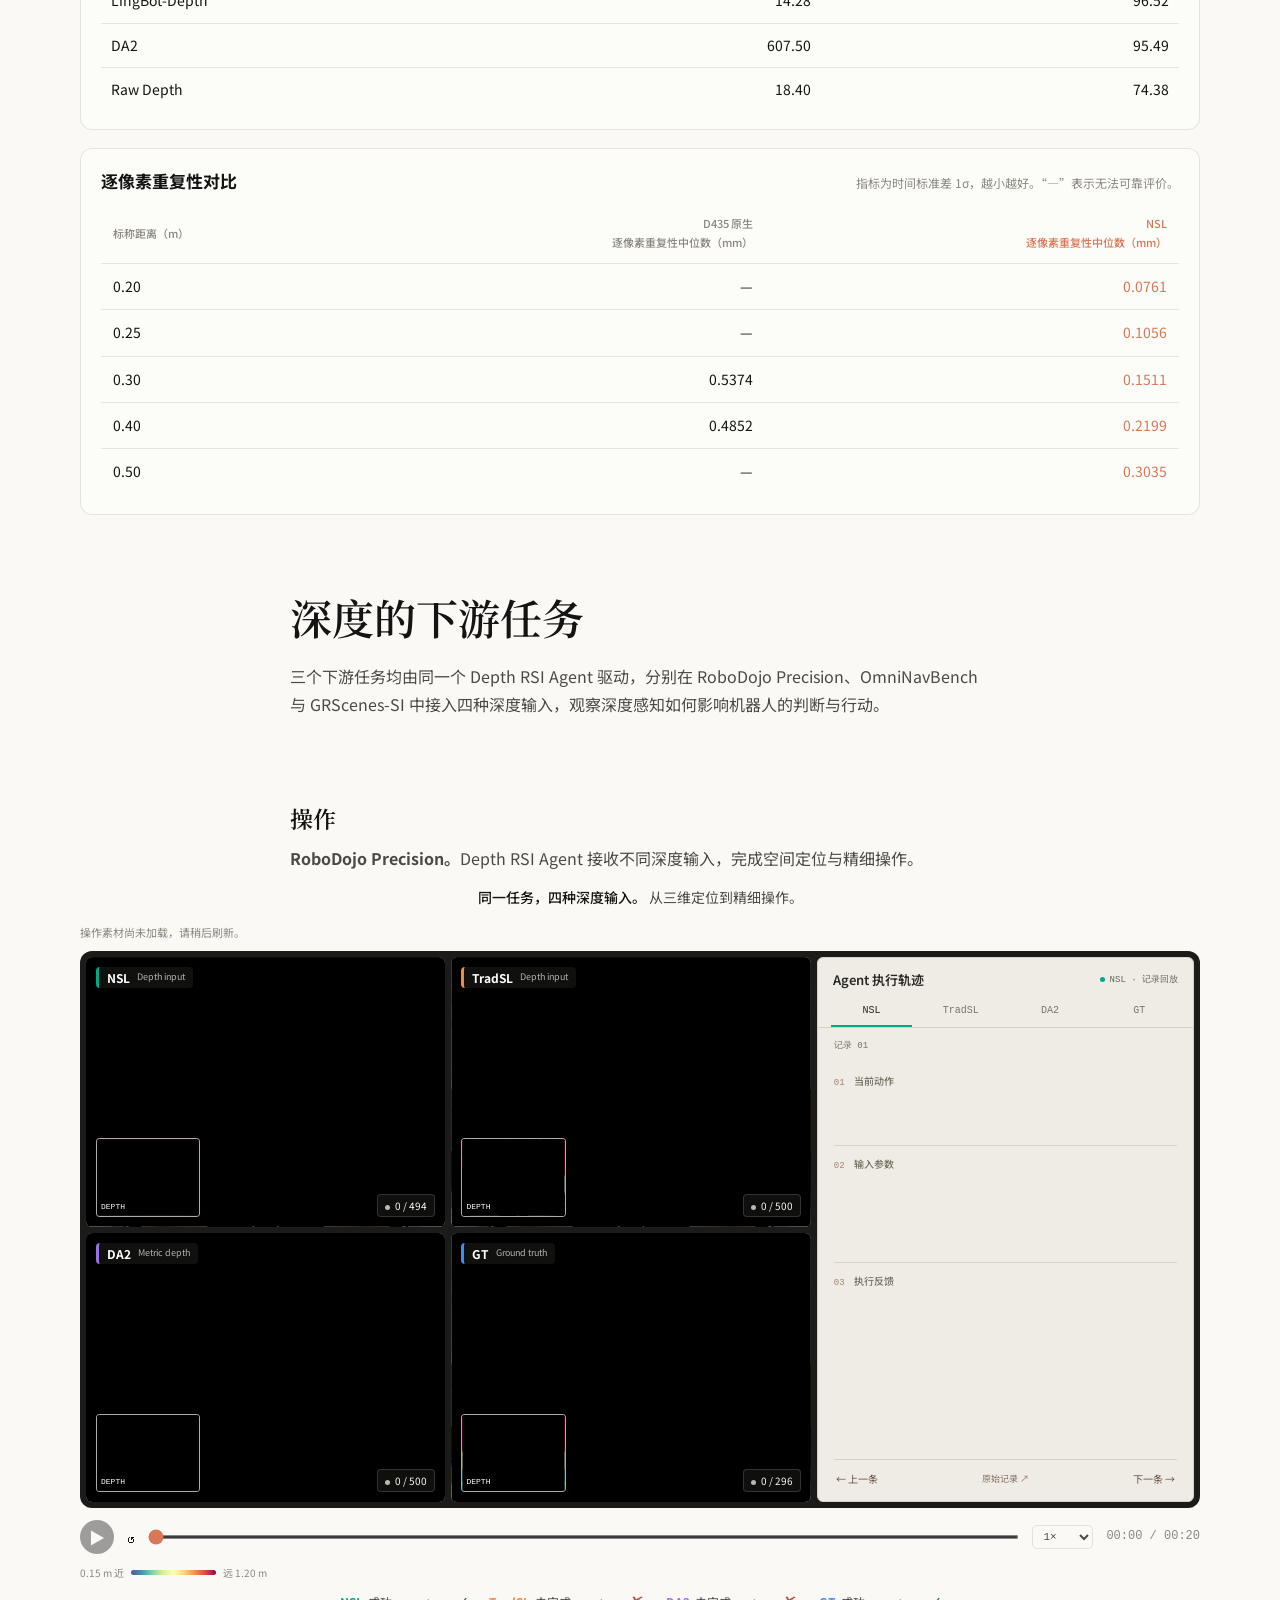
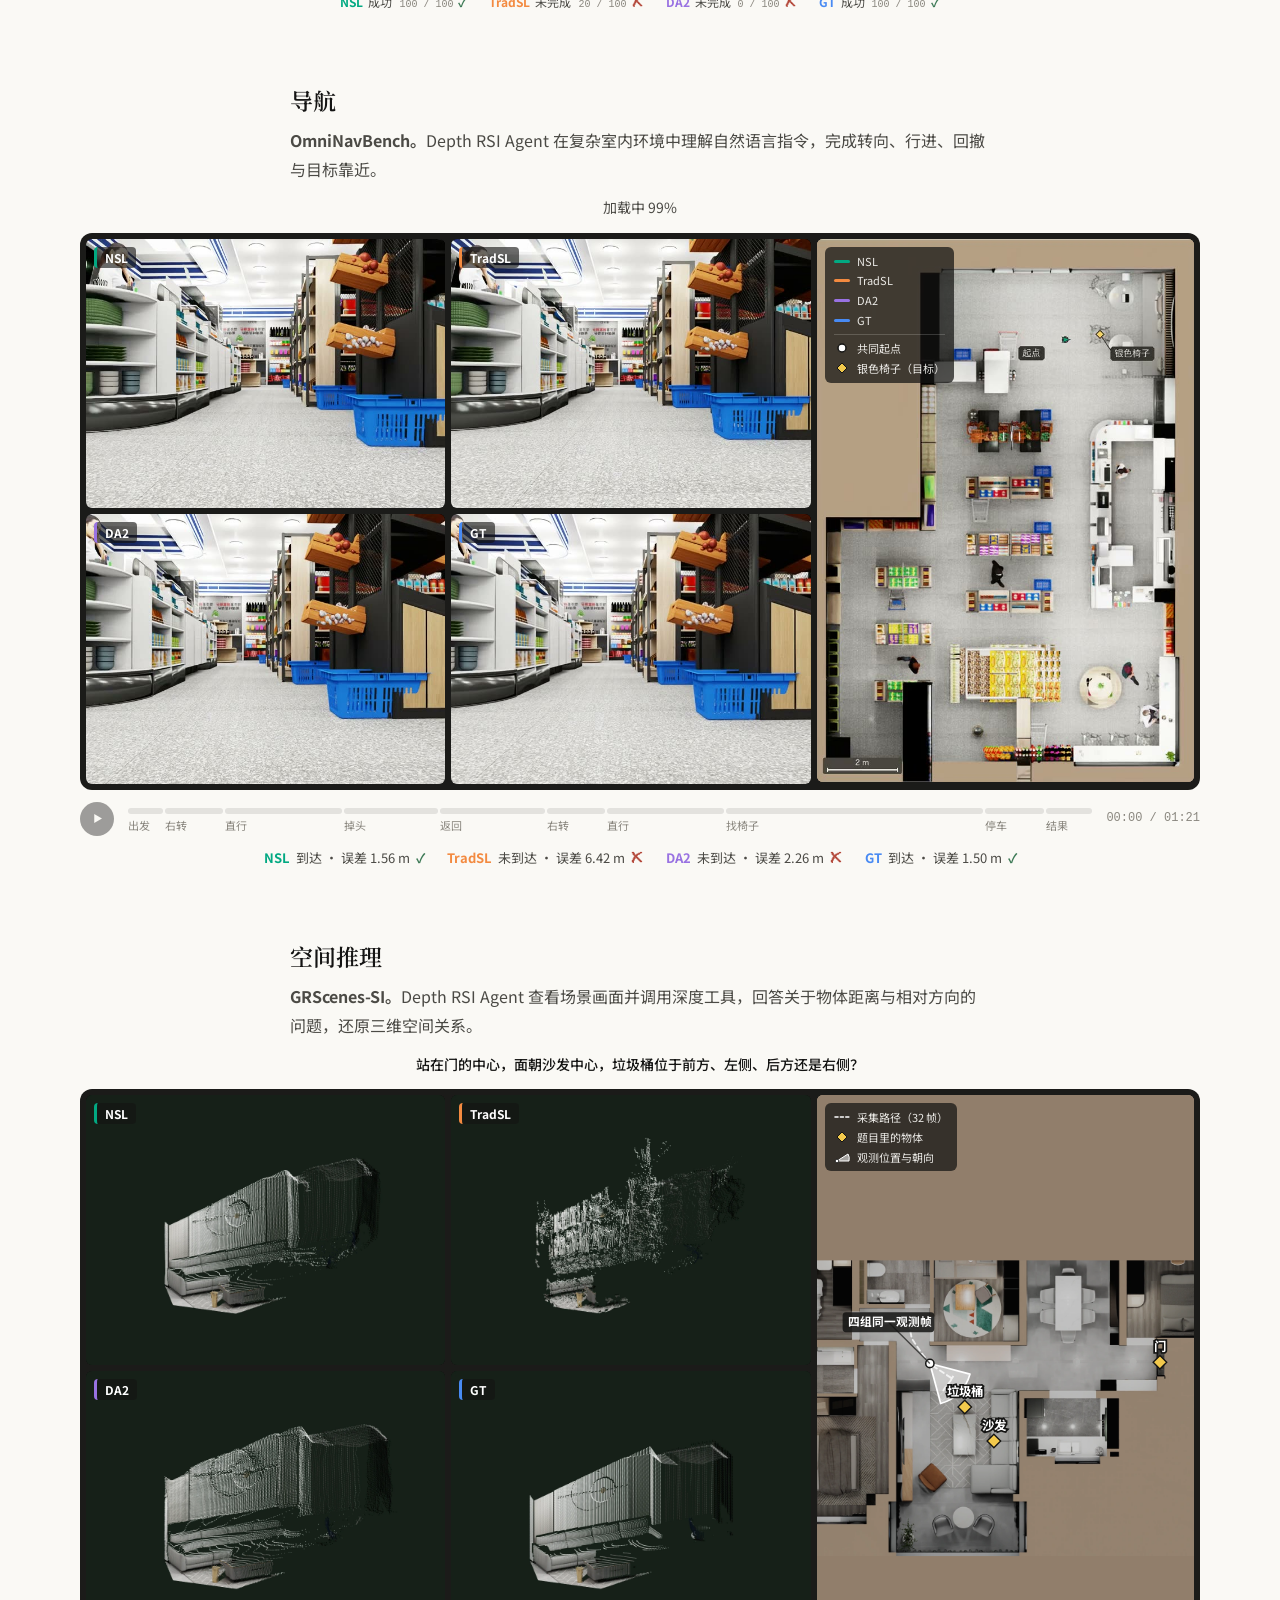
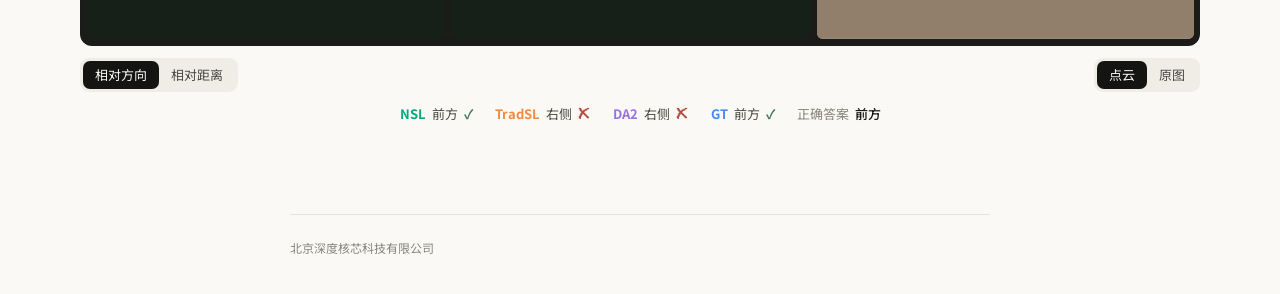
==== commit 59661f77: "Reorder depth showcase scenes" ====
--- a/index.html
+++ b/index.html
@@ -647,7 +647,7 @@
 ];
 const METHODS = ['nsl','lingbot','da2','raw'];
 const SCENES = ['d435i-merged/000005','d435i-merged/000003','gemini335l/000009','gemini335l/000004','gemini335l/000014','gemini335l/000012','gemini335l/000006','gemini335l/000008'];
-const SCENE_NAMES = ['纸杯','矿泉水瓶','黑色瓶子','玻璃罐','烧水壶','手机','玩具车','玻璃杯'];
+const SCENE_NAMES = ['矿泉水瓶','黑色瓶子','玻璃罐','烧水壶','手机','玩具车','玻璃杯','纸杯'];
 const label = id => SCENE_NAMES[SCENES.indexOf(id)];
 const short = id => SCENE_NAMES[SCENES.indexOf(id)];
 const HOLE = [24,36,48], EDGE = [140,185,180];
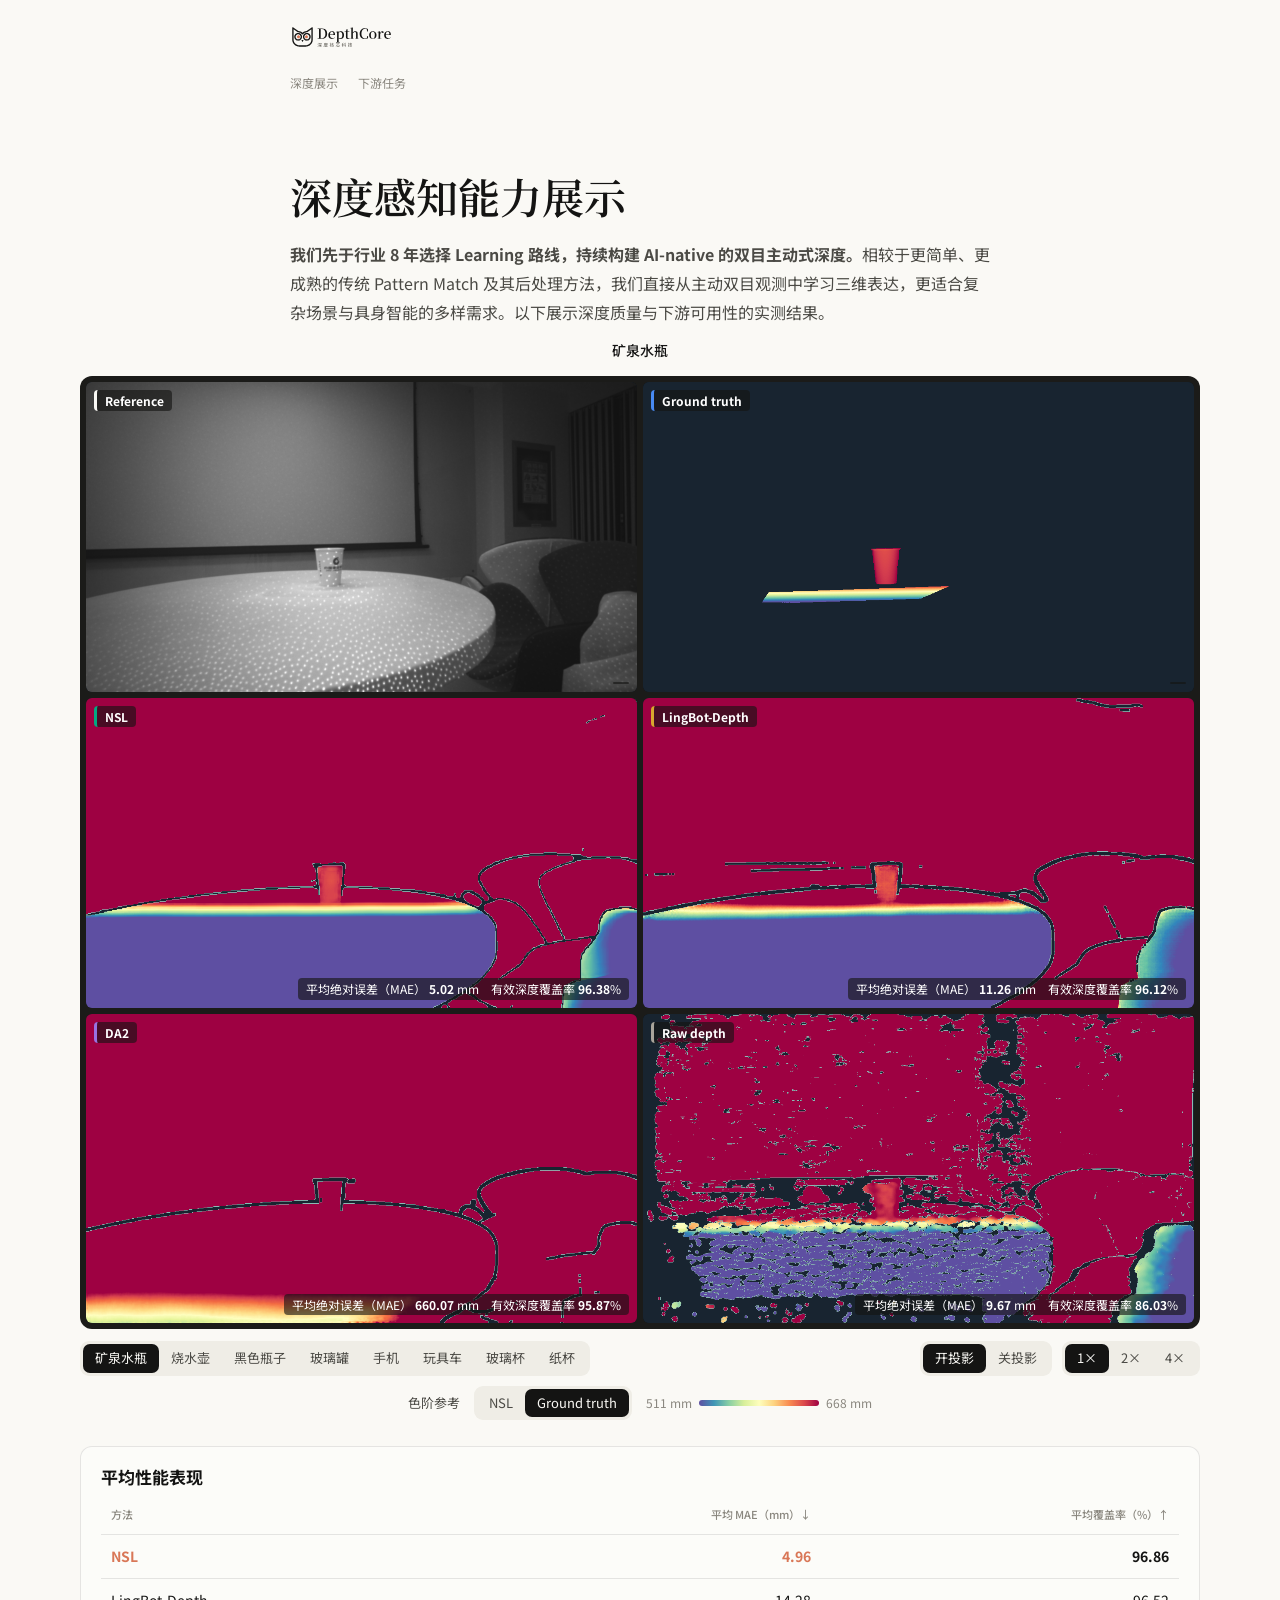
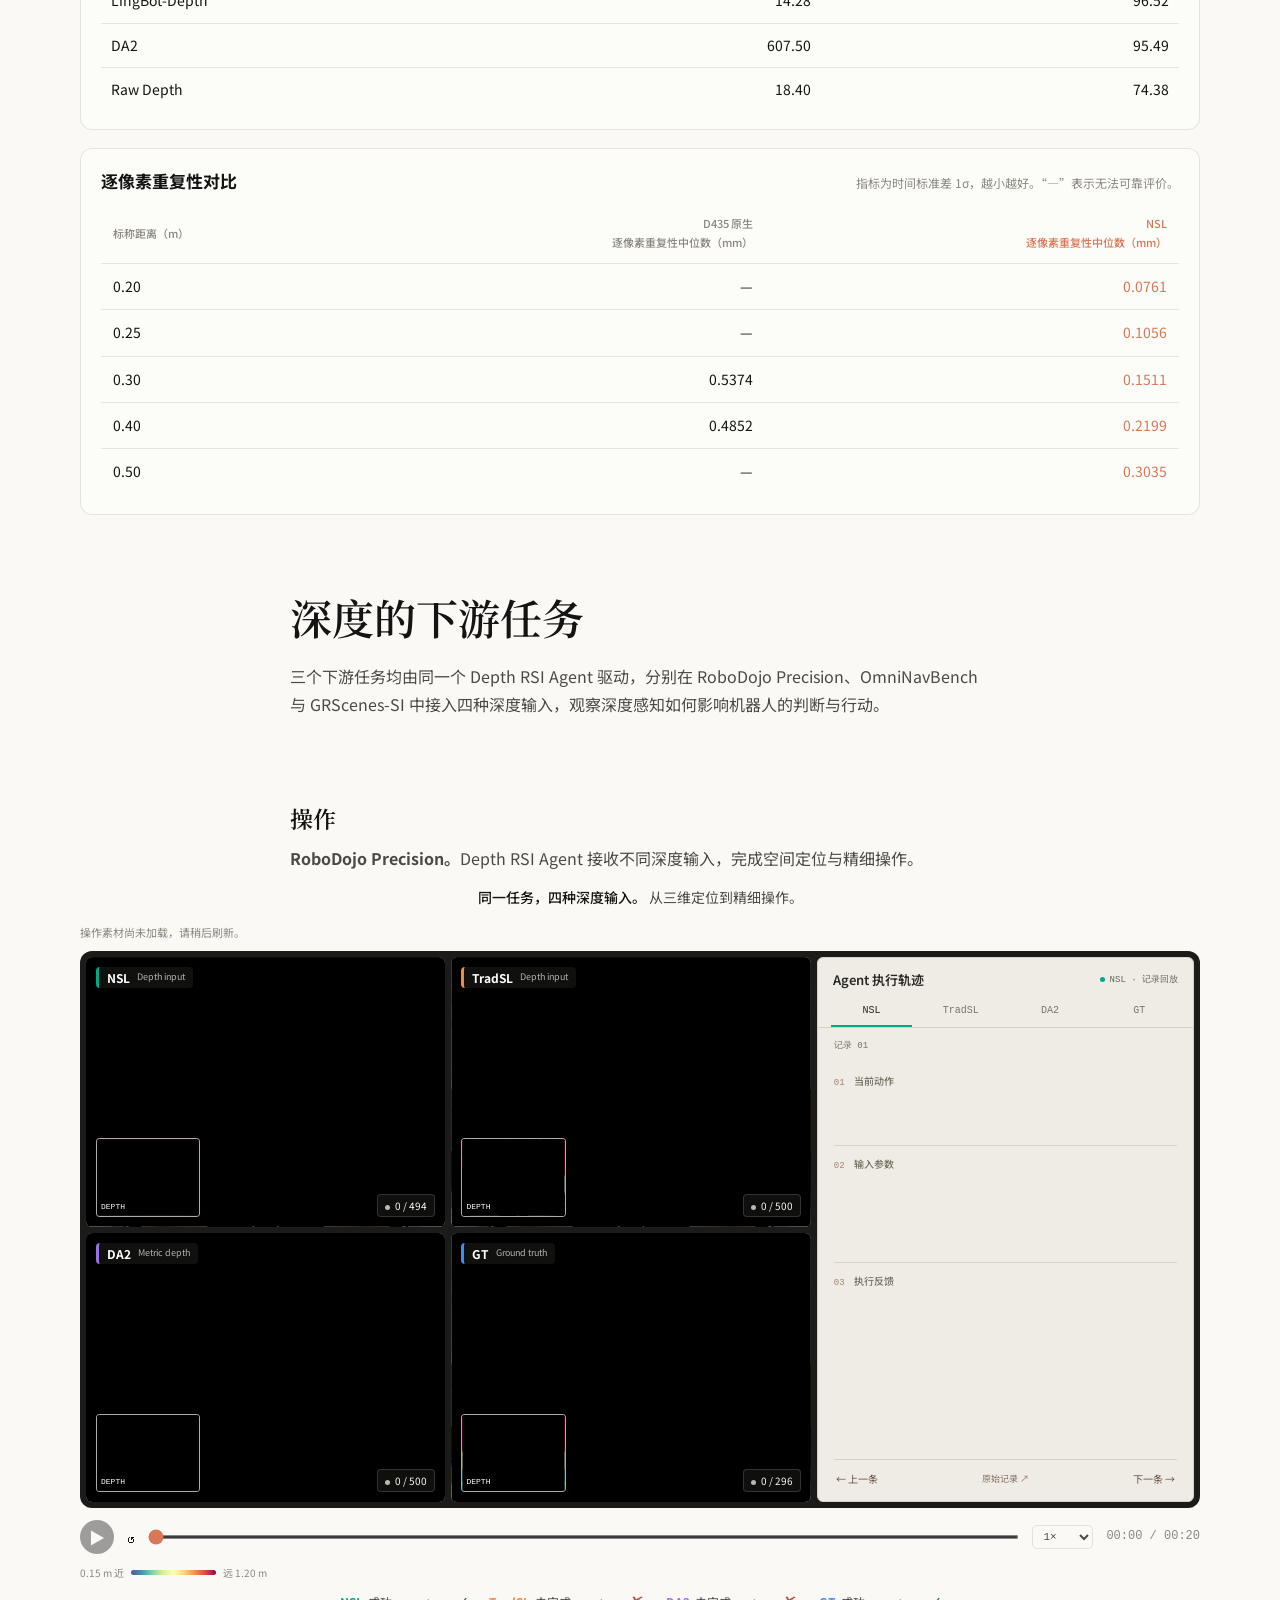
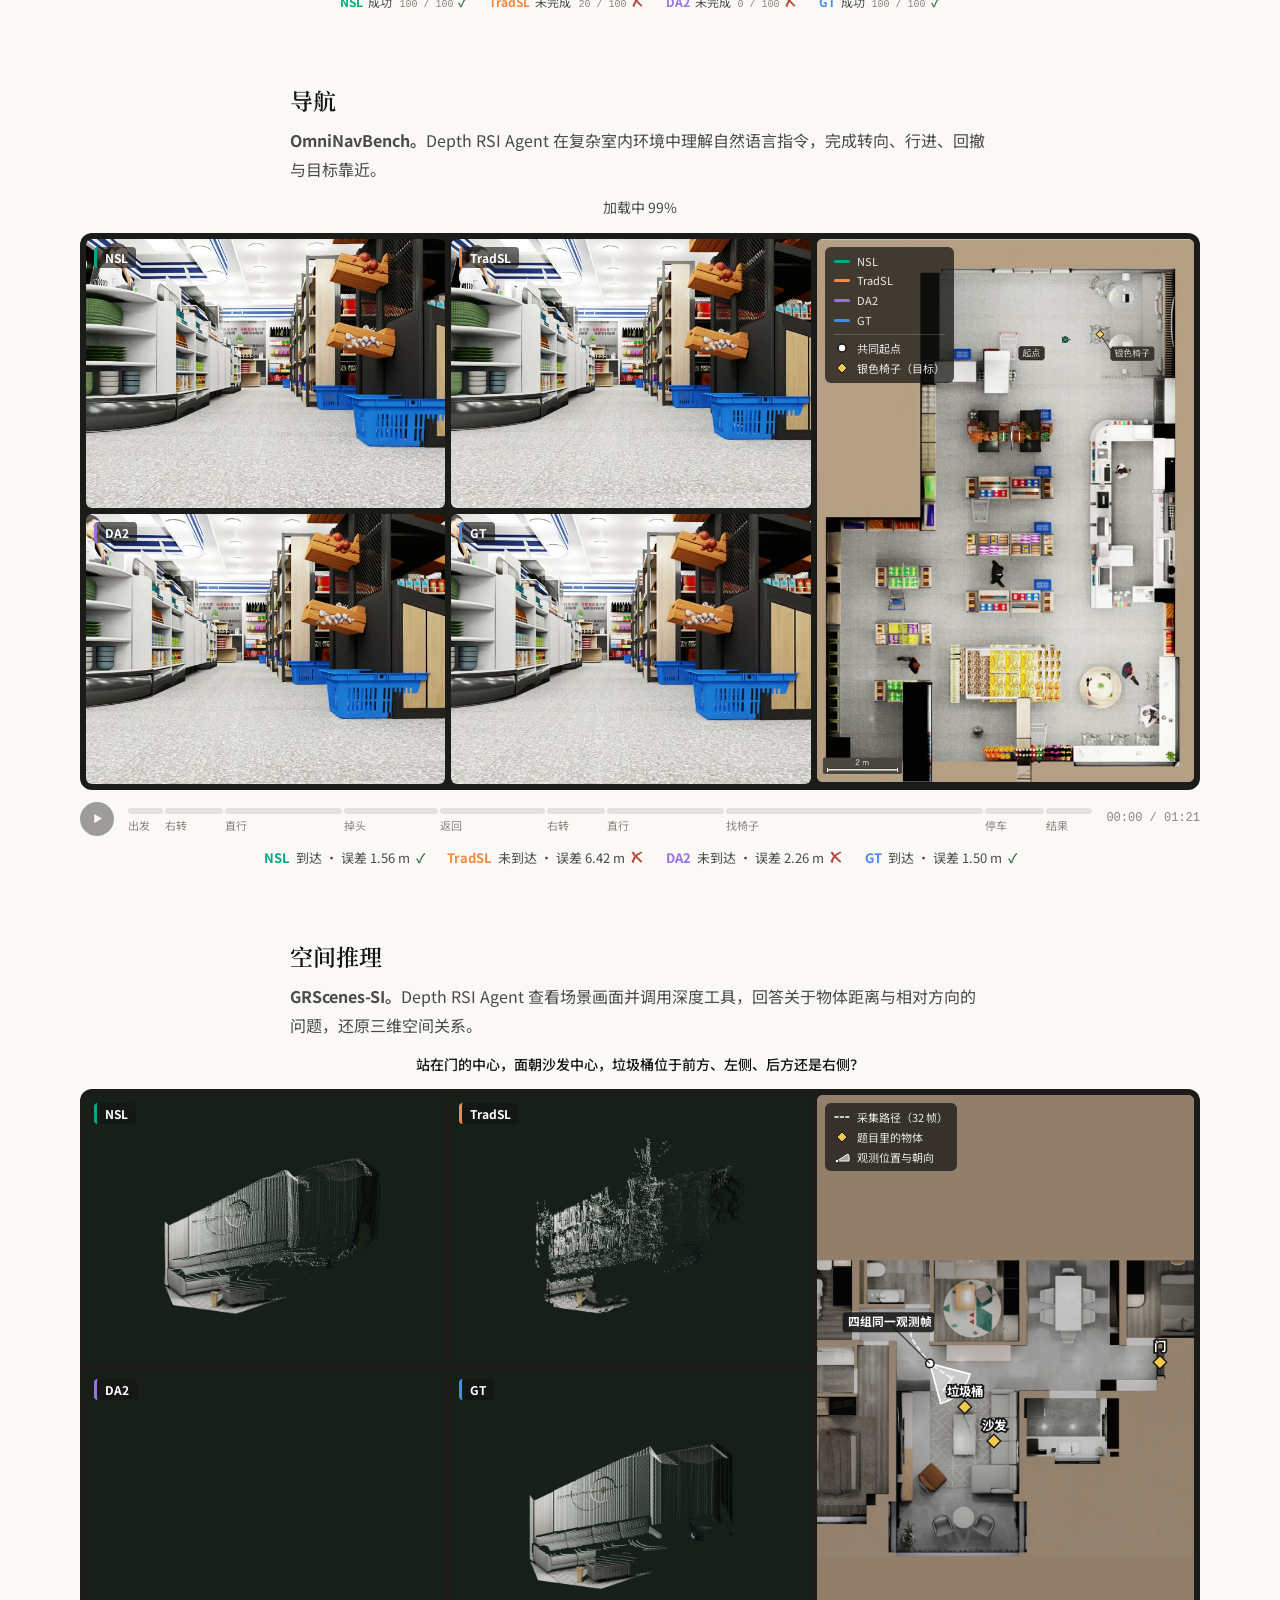
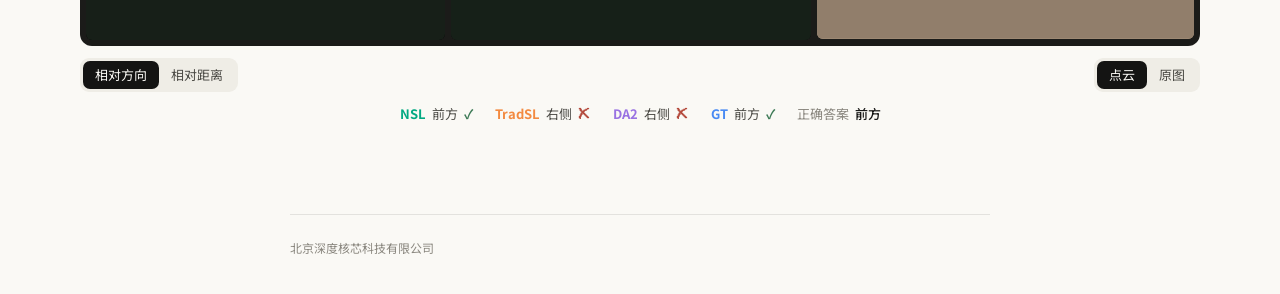
==== commit 0b7690ea: "Reorder depth showcase scenes" ====
--- a/index.html
+++ b/index.html
@@ -647,7 +647,7 @@
 ];
 const METHODS = ['nsl','lingbot','da2','raw'];
 const SCENES = ['d435i-merged/000005','d435i-merged/000003','gemini335l/000009','gemini335l/000004','gemini335l/000014','gemini335l/000012','gemini335l/000006','gemini335l/000008'];
-const SCENE_NAMES = ['矿泉水瓶','黑色瓶子','玻璃罐','烧水壶','手机','玩具车','玻璃杯','纸杯'];
+const SCENE_NAMES = ['矿泉水瓶','烧水壶','黑色瓶子','玻璃罐','手机','玩具车','玻璃杯','纸杯'];
 const label = id => SCENE_NAMES[SCENES.indexOf(id)];
 const short = id => SCENE_NAMES[SCENES.indexOf(id)];
 const HOLE = [24,36,48], EDGE = [140,185,180];
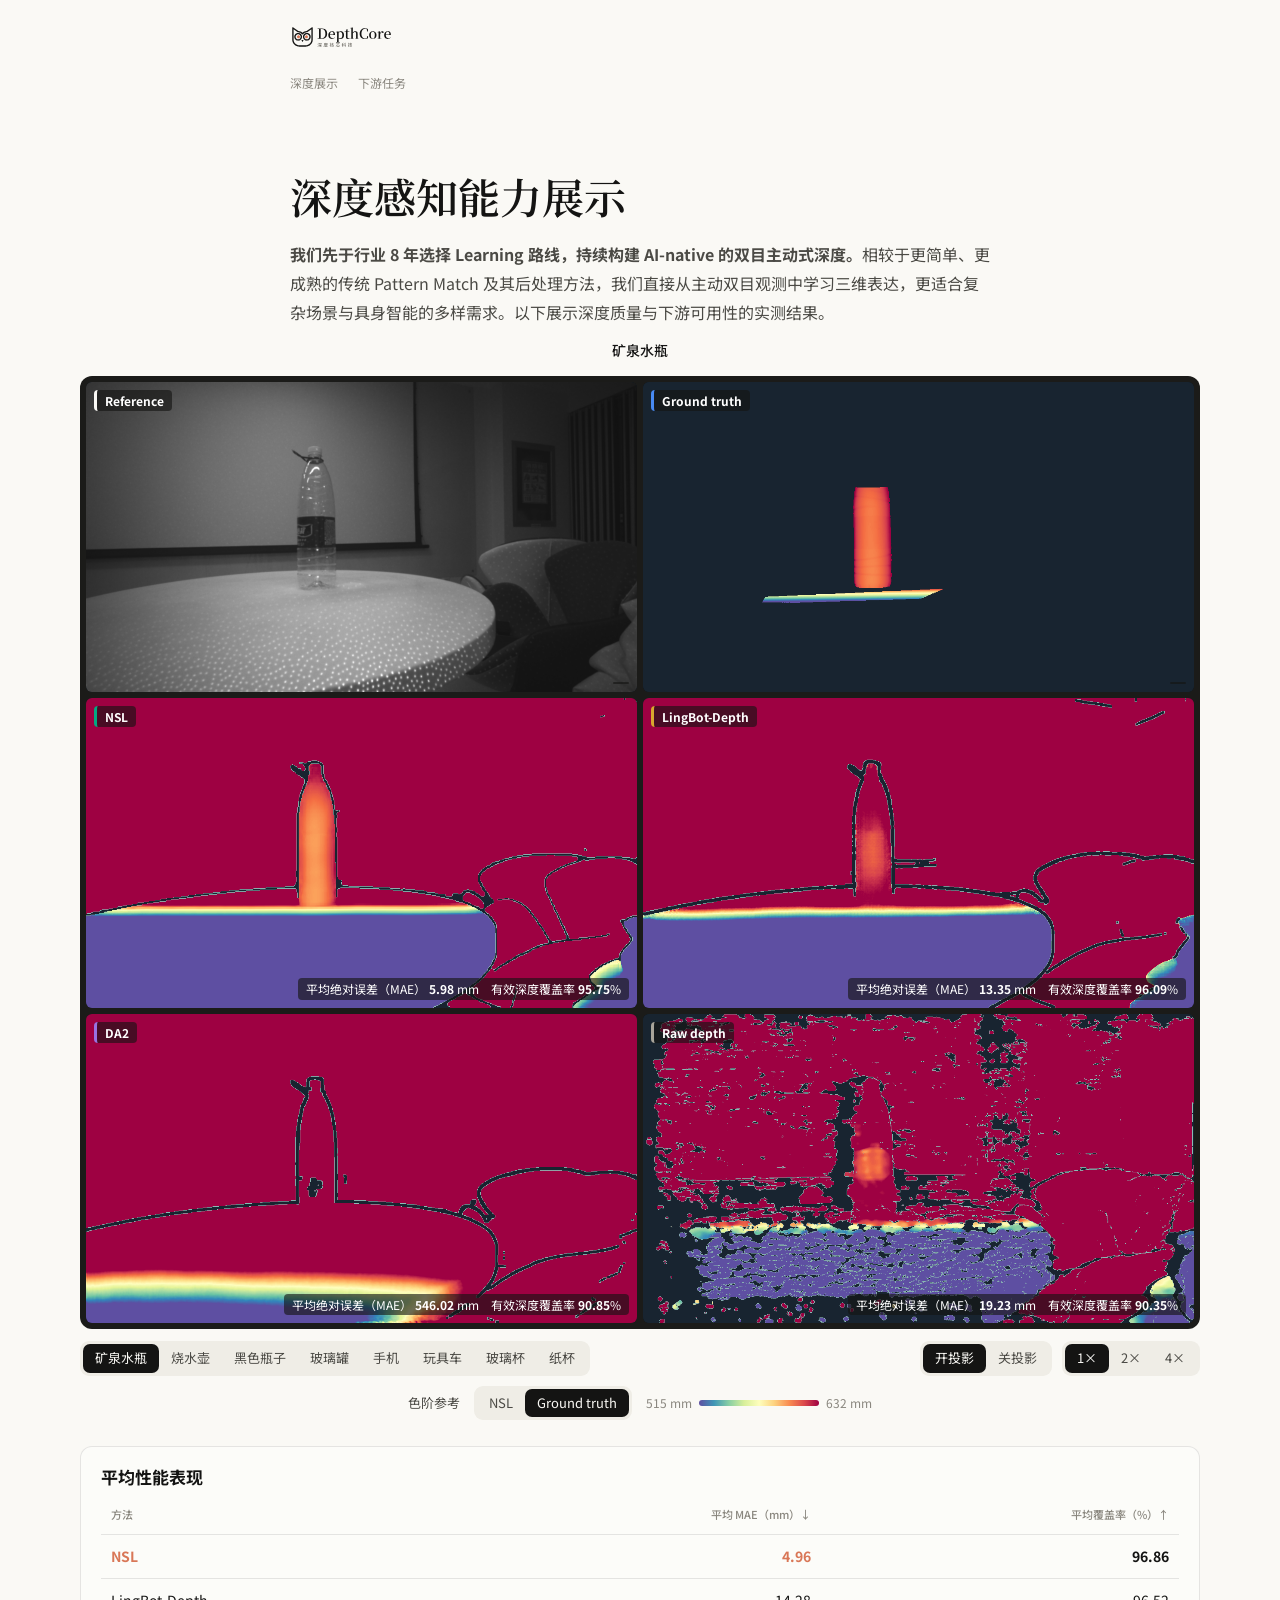
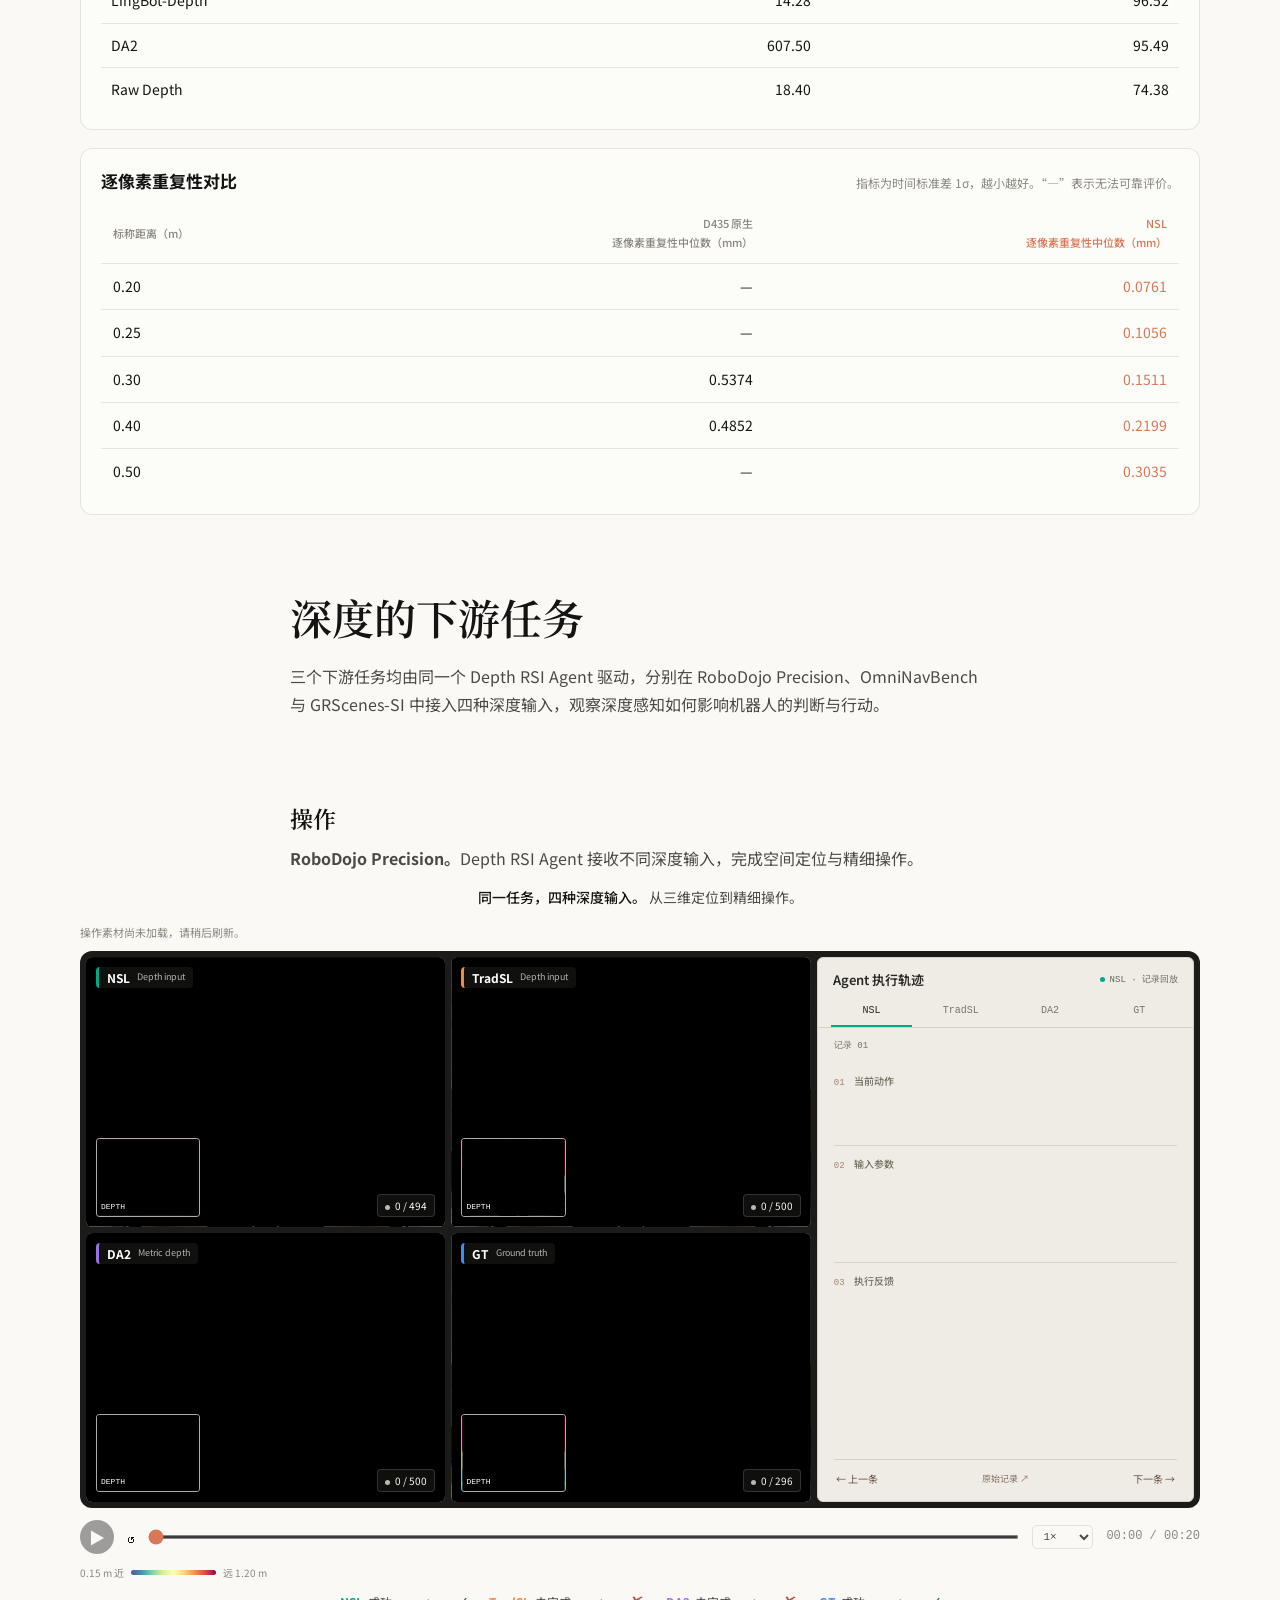
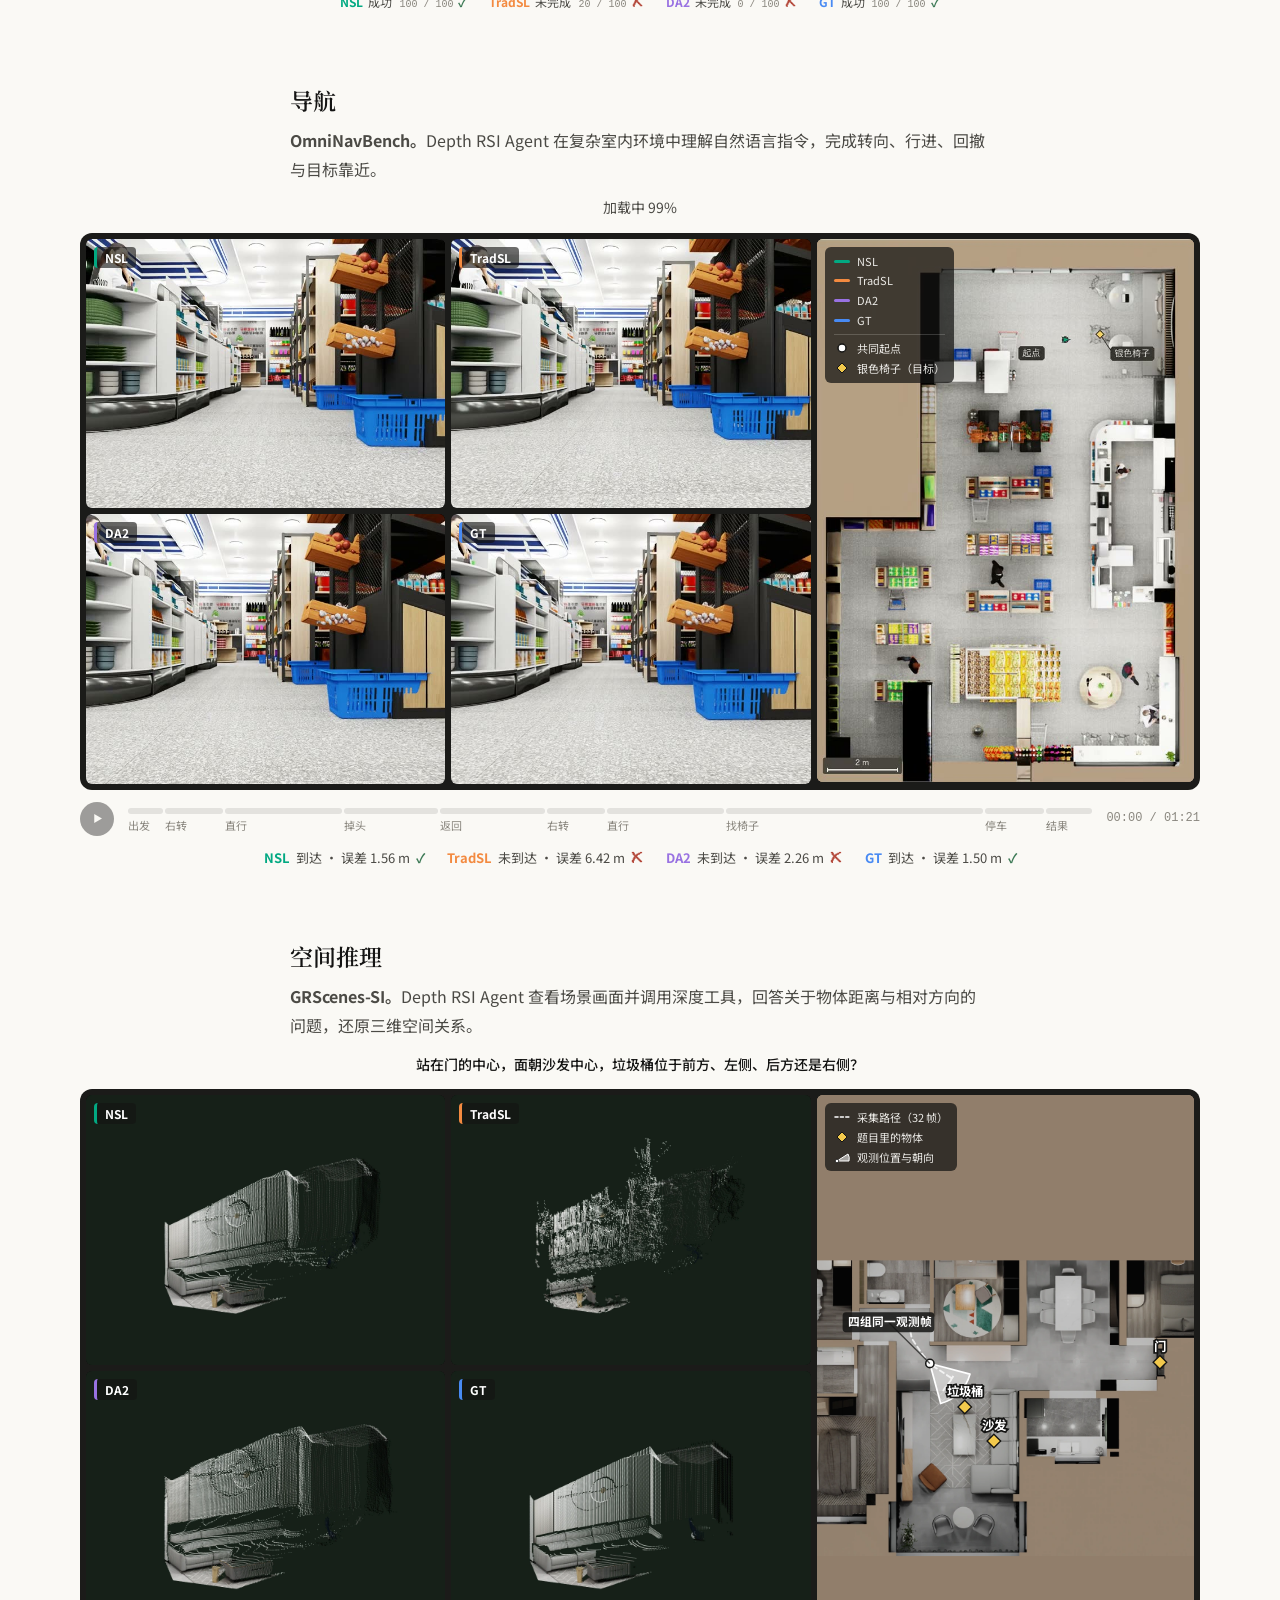
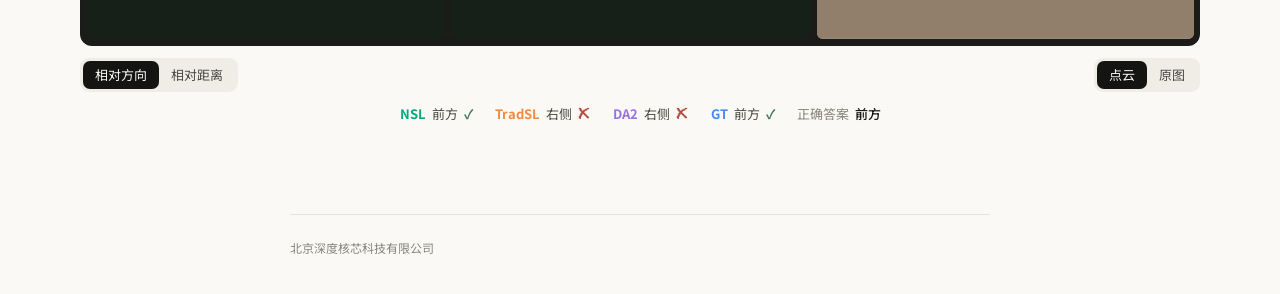
==== commit 779712e9: "Fix depth showcase scene mapping" ====
--- a/index.html
+++ b/index.html
@@ -646,7 +646,7 @@
   {k:'da2', name:'DA2', c:'var(--da2)'}, {k:'raw', name:'Raw depth', c:'var(--raw)'},
 ];
 const METHODS = ['nsl','lingbot','da2','raw'];
-const SCENES = ['d435i-merged/000005','d435i-merged/000003','gemini335l/000009','gemini335l/000004','gemini335l/000014','gemini335l/000012','gemini335l/000006','gemini335l/000008'];
+const SCENES = ['d435i-merged/000003','gemini335l/000014','gemini335l/000009','gemini335l/000004','gemini335l/000012','gemini335l/000006','gemini335l/000008','d435i-merged/000005'];
 const SCENE_NAMES = ['矿泉水瓶','烧水壶','黑色瓶子','玻璃罐','手机','玩具车','玻璃杯','纸杯'];
 const label = id => SCENE_NAMES[SCENES.indexOf(id)];
 const short = id => SCENE_NAMES[SCENES.indexOf(id)];
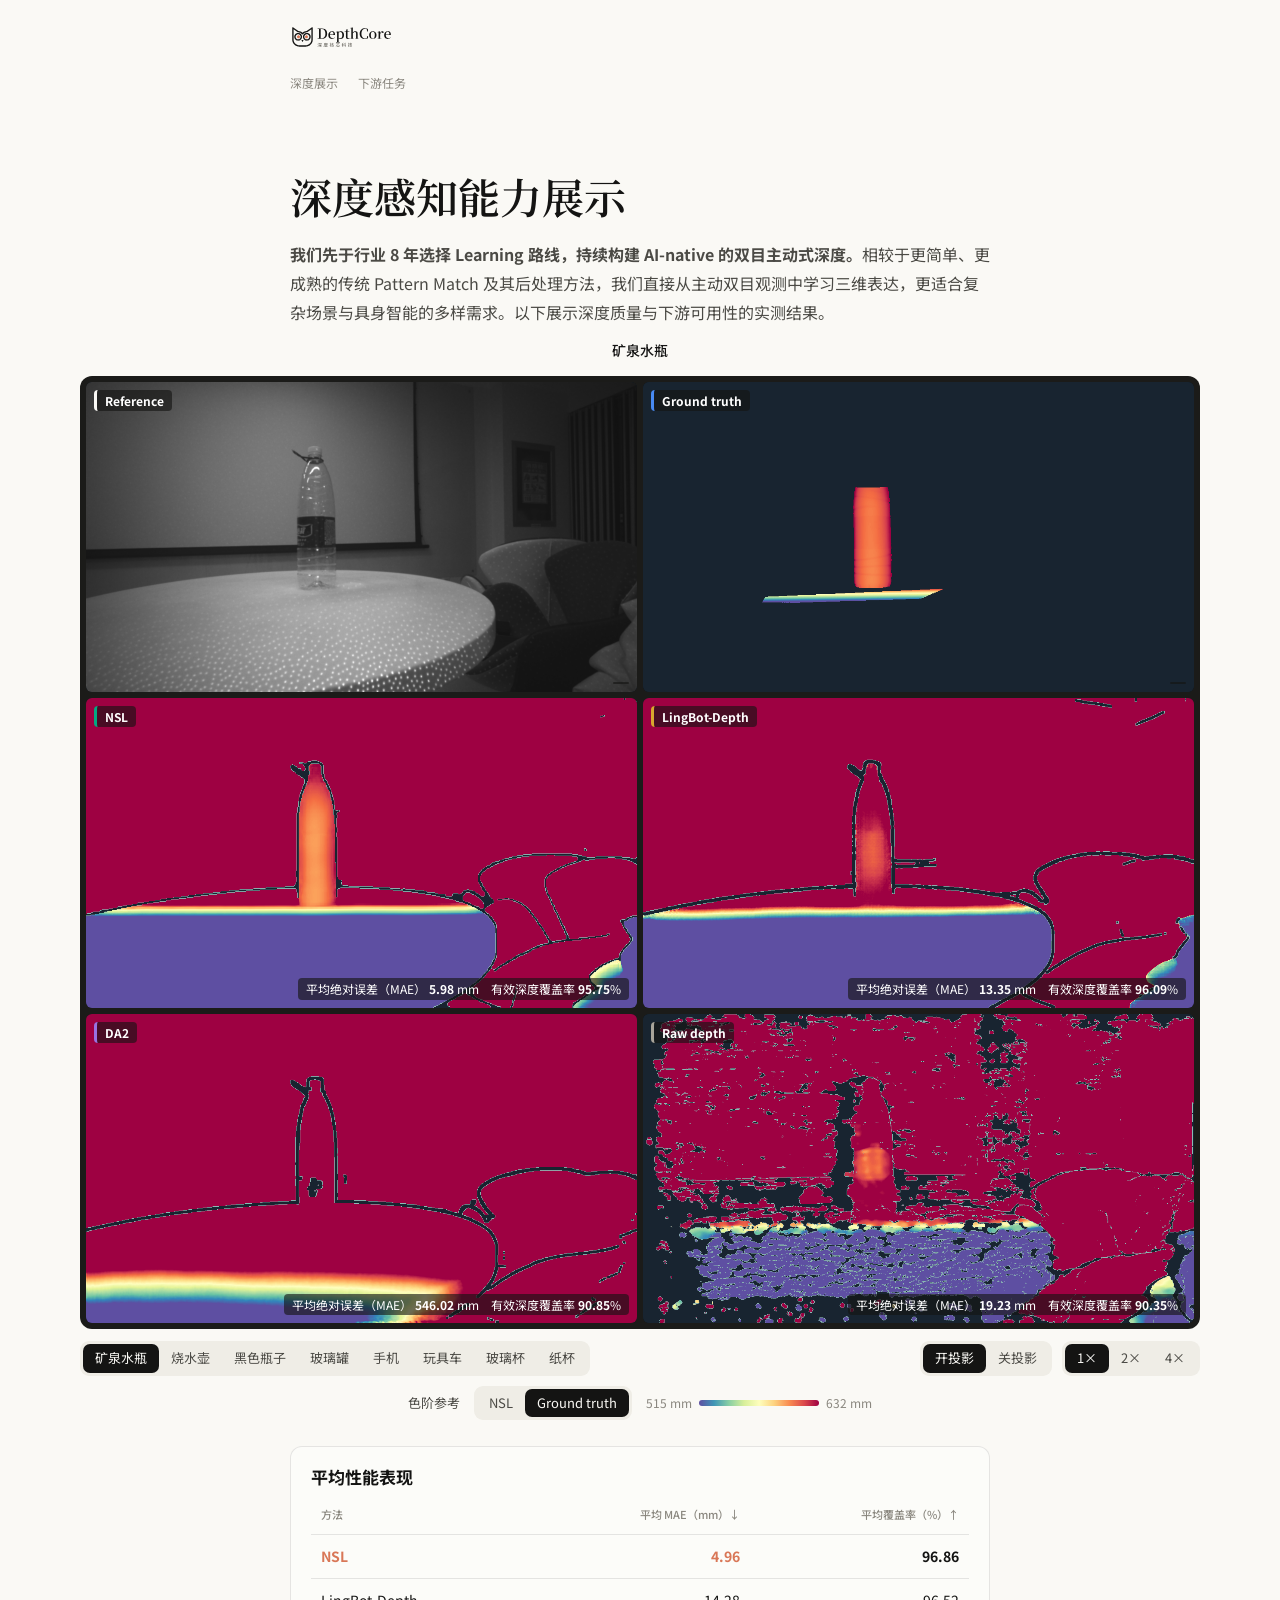
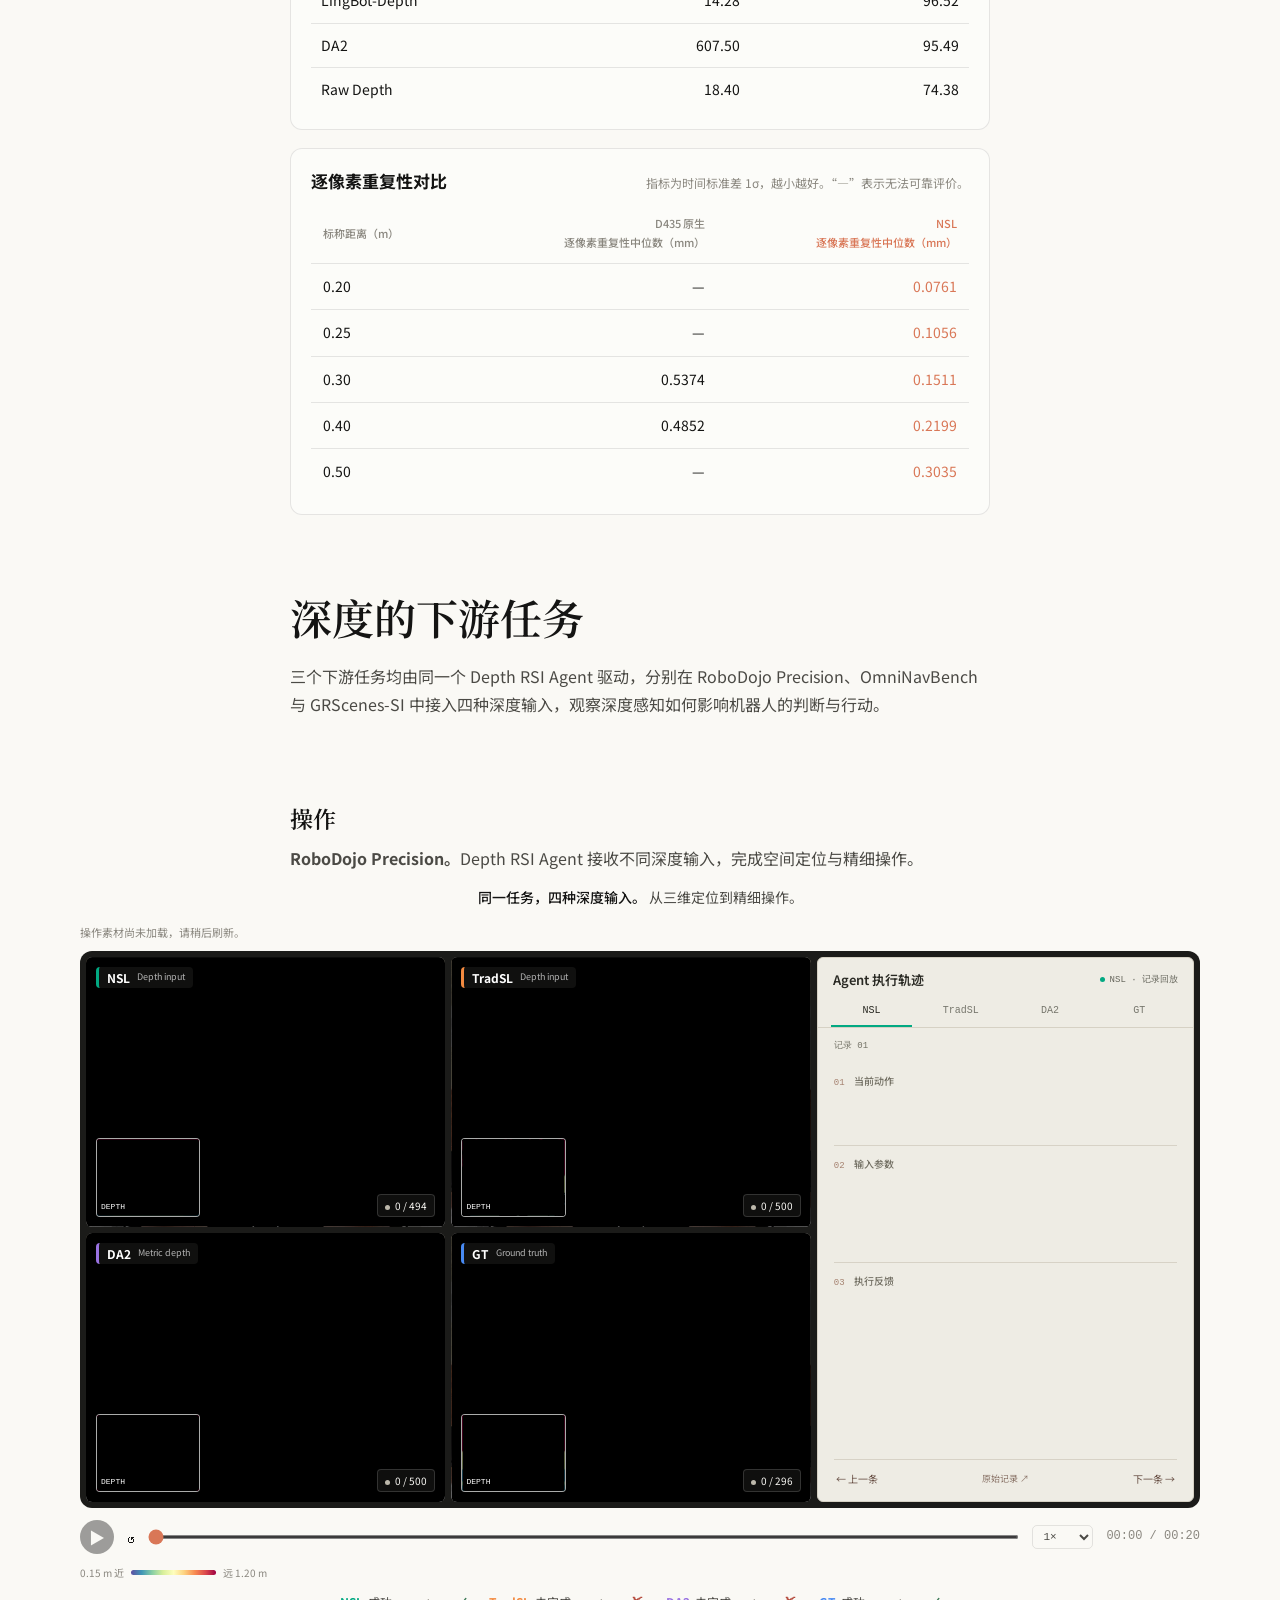
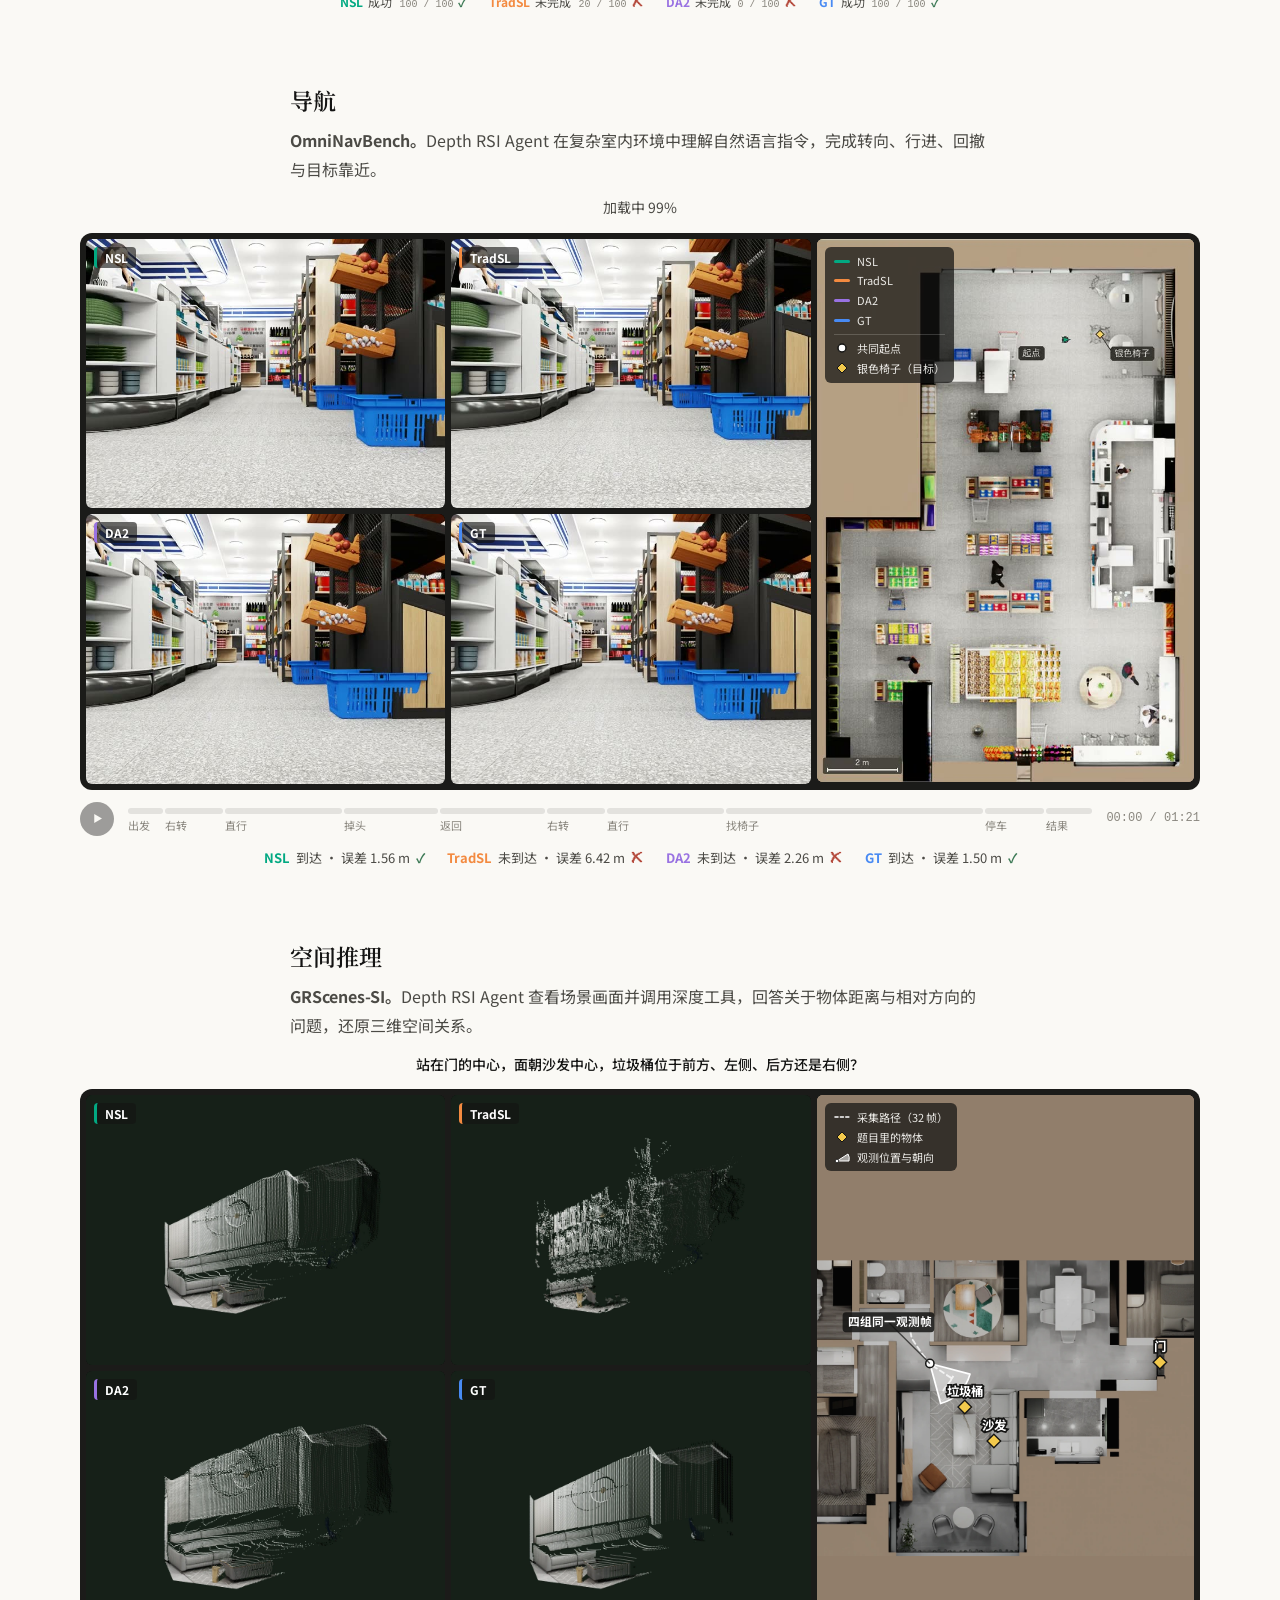
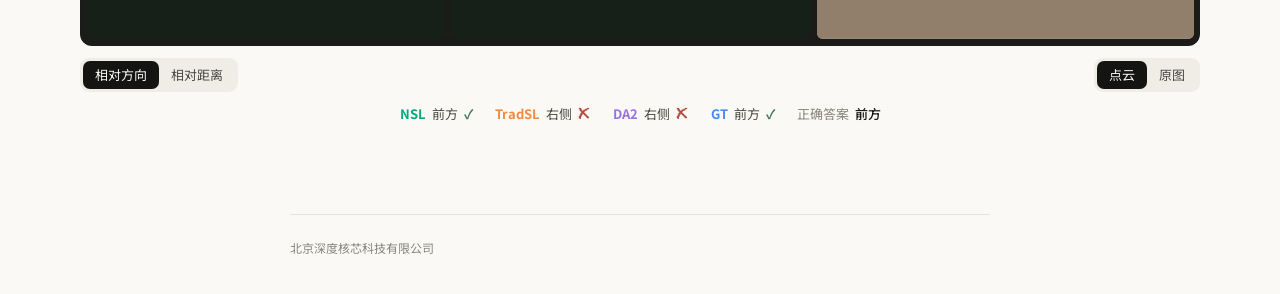
==== commit 4f7c587a: "Align tables with text column" ====
--- a/index.html
+++ b/index.html
@@ -118,7 +118,7 @@
 .dclegend{display:flex;align-items:center;justify-content:center;flex-wrap:wrap;gap:8px 14px;margin-top:10px;font-size:13px;color:var(--ink-2)}
 .depthkey{display:inline-flex;align-items:center;gap:7px;color:var(--ink-3);font-size:12px;font-variant-numeric:tabular-nums}
 .depthkey i{display:block;width:120px;height:6px;border-radius:3px;background:var(--dcgrad)}
-.performance-card{max-width:var(--wide);margin:26px auto 0;padding:18px 20px;border:1px solid var(--line);border-radius:12px;background:rgba(255,255,255,.45)}
+.performance-card{max-width:var(--text);margin:26px auto 0;padding:18px 20px;border:1px solid var(--line);border-radius:12px;background:rgba(255,255,255,.45)}
 .performance-head{display:flex;align-items:baseline;justify-content:space-between;gap:14px;margin-bottom:8px}
 .performance-head h3{margin:0;font-size:17px;line-height:1.4}
 .performance-head p{margin:0;color:var(--ink-3);font-size:12px}
@@ -129,7 +129,7 @@
 .performance-table th{color:var(--ink-3);font-size:11px;font-weight:500}
 .performance-table tbody tr:first-child td:first-child,.performance-table tbody tr:first-child td:nth-child(2){font-weight:700;color:var(--clay)}
 .performance-table tbody tr:last-child td{border-bottom:0}
-.repeatability-card{max-width:var(--wide);margin:18px auto 0;padding:20px;border:1px solid var(--line);border-radius:12px;background:rgba(255,255,255,.45)}
+.repeatability-card{max-width:var(--text);margin:18px auto 0;padding:20px;border:1px solid var(--line);border-radius:12px;background:rgba(255,255,255,.45)}
 .repeatability-head{display:flex;align-items:baseline;justify-content:space-between;gap:14px;margin-bottom:10px}
 .repeatability-head h3{margin:0;font-size:17px;line-height:1.4}
 .repeatability-head p{margin:0;color:var(--ink-3);font-size:12px}
@@ -142,6 +142,7 @@
 .repeatability-table tbody tr:last-child td{border-bottom:0}
 .repeatability-note{margin:12px 0 0;color:var(--ink-3);font-size:12px;line-height:1.7}
 #spFig .stage{position:relative}
+#navFig .stage{position:relative}
 #spFig.deferred .stage::after,#spFig.loading .stage::after{content:'空间素材将在进入视口后加载';position:absolute;left:50%;top:50%;transform:translate(-50%,-50%);padding:8px 14px;border-radius:999px;background:rgba(20,20,19,.72);color:var(--ivory);font-size:12px;letter-spacing:.02em;pointer-events:none}
 #spFig.loading .stage::after{content:'空间点云加载中';animation:pulse-loader 1.2s ease-in-out infinite}
 #navFig.deferred .stage::after{content:'导航回放将在进入视口后加载';position:absolute;left:50%;top:50%;transform:translate(-50%,-50%);padding:8px 14px;border-radius:999px;background:rgba(20,20,19,.72);color:var(--ivory);font-size:12px;letter-spacing:.02em;pointer-events:none}
@@ -215,12 +216,12 @@
   </div>
 </figure>
 
-<div class="performance-card wide" aria-labelledby="performance-title">
+<div class="performance-card" aria-labelledby="performance-title">
   <div class="performance-head"><h3 id="performance-title">平均性能表现</h3></div>
   <div class="performance-scroll"><table class="performance-table"><thead><tr><th>方法</th><th>平均 MAE（mm）↓</th><th>平均覆盖率（%）↑</th></tr></thead><tbody><tr><td><strong>NSL</strong></td><td><strong>4.96</strong></td><td><strong>96.86</strong></td></tr><tr><td>LingBot-Depth</td><td>14.28</td><td>96.52</td></tr><tr><td>DA2</td><td>607.50</td><td>95.49</td></tr><tr><td>Raw Depth</td><td>18.40</td><td>74.38</td></tr></tbody></table></div>
 </div>
 
-<div class="repeatability-card wide" aria-labelledby="repeatability-title">
+<div class="repeatability-card" aria-labelledby="repeatability-title">
   <div class="repeatability-head"><h3 id="repeatability-title">逐像素重复性对比</h3><p>指标为时间标准差 1σ，越小越好。“—”表示无法可靠评价。</p></div>
   <div class="repeatability-scroll"><table class="repeatability-table"><thead><tr><th>标称距离（m）</th><th>D435 原生<br>逐像素重复性中位数（mm）</th><th>NSL<br>逐像素重复性中位数（mm）</th></tr></thead><tbody><tr><td>0.20</td><td>—</td><td>0.0761</td></tr><tr><td>0.25</td><td>—</td><td>0.1056</td></tr><tr><td>0.30</td><td>0.5374</td><td>0.1511</td></tr><tr><td>0.40</td><td>0.4852</td><td>0.2199</td></tr><tr><td>0.50</td><td>—</td><td>0.3035</td></tr></tbody></table></div>
 </div>
@@ -665,6 +666,20 @@
   src[v.k] = Object.assign(document.createElement('canvas'), {width:W, height:H});
 });
 
+// Put a lightweight image in every panel immediately. The full depth buffers
+// are decoded in the background, so slower Safari/network combinations never
+// present a wall of empty dark tiles during the first paint.
+function showPoster(id, m){
+  const poster = new Image();
+  poster.onload = () => {
+    if (data.gt) return;
+    VIEWS.forEach(v => src[v.k].getContext('2d').drawImage(poster, 0, 0, W, H));
+    blit();
+  };
+  poster.src = `depth-comparison/pixels/${id}/ir-${m}.png`;
+}
+showPoster(scene, mode);
+
 /* ---------- drawing, synced zoom/pan ---------- */
 function clampPan(){ if (scale === 1) { px = py = 0; } const mx = W*(scale-1)/2, my = H*(scale-1)/2; px = Math.max(-mx, Math.min(mx, px)); py = Math.max(-my, Math.min(my, py)); }
 function draw(){
@@ -800,7 +815,7 @@
   const s = ++seq;
   $('#dcVeil').classList.add('on');
   $('#dcCap').innerHTML = `<b>${label(scene)}</b>`;
-  $('#dcVeil').innerHTML = `<div>${data.gt ? '正在切换…' : '加载中…'}</div>`;
+  $('#dcVeil').innerHTML = `<div>${data.gt ? '正在切换…' : '正在加载深度…'}</div>`;
   try {
     const sc = await fetchScene(scene, mode);
     if (s !== seq) return;
@@ -820,8 +835,8 @@
 }
 function segGroup(el, fn){ el.addEventListener('click', e => { const b = e.target.closest('button'); if (!b) return;
   el.querySelectorAll('button').forEach(x => x.setAttribute('aria-pressed', x===b)); fn(b); }); }
-segGroup($('#dcScene'), b => { scene = b.dataset.s; syncUrl(); load(); });
-segGroup($('#dcMode'), b => { mode = b.dataset.m; syncUrl(); load(); });
+segGroup($('#dcScene'), b => { scene = b.dataset.s; syncUrl(); showPoster(scene, mode); load(); });
+segGroup($('#dcMode'), b => { mode = b.dataset.m; syncUrl(); showPoster(scene, mode); load(); });
 $('#dcZoom').addEventListener('click', e => { const b = e.target.closest('button'); if (b) zoomTo(+b.dataset.z); });
 segGroup($('#dcSource'), b => { csrc = b.dataset.src; if (data.gt && computeRange()) { paint(); showKey(); blit(); } });
 $('#dcMode').querySelectorAll('button').forEach(b => b.setAttribute('aria-pressed', b.dataset.m===mode));
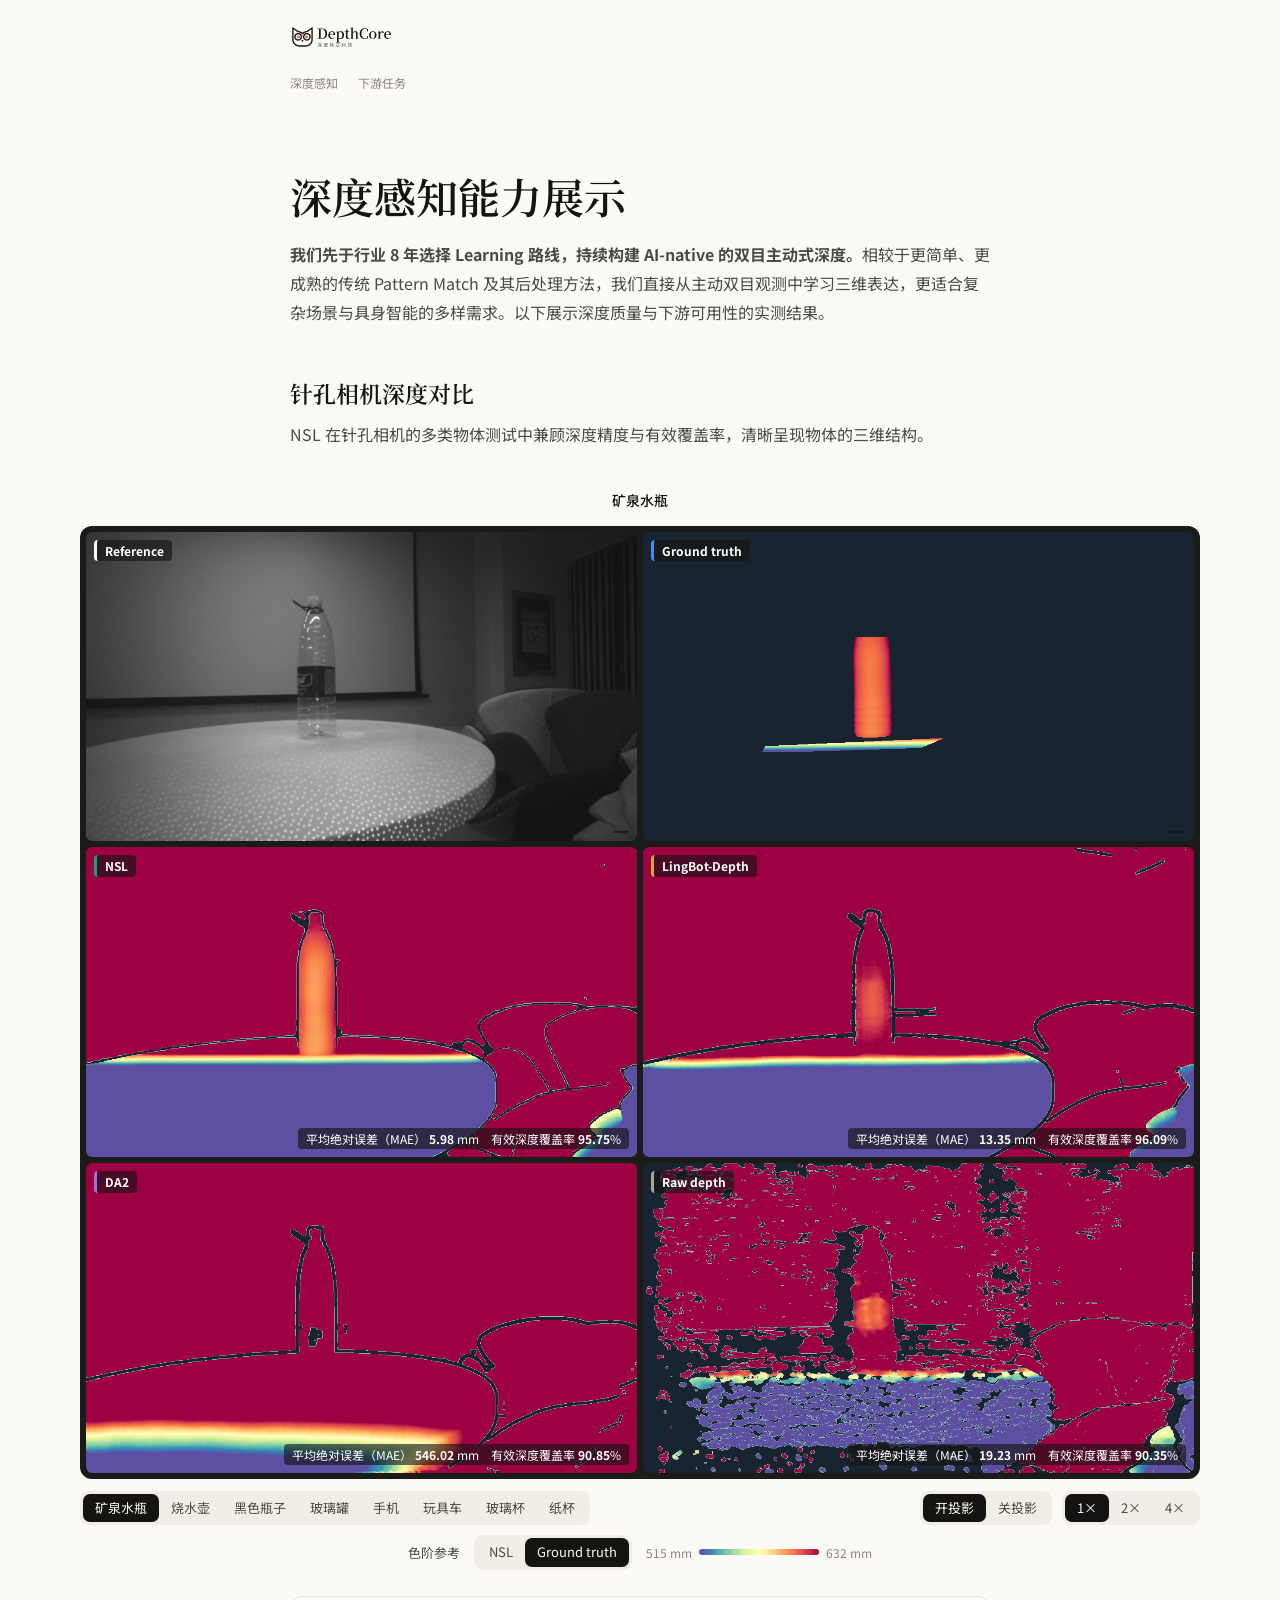
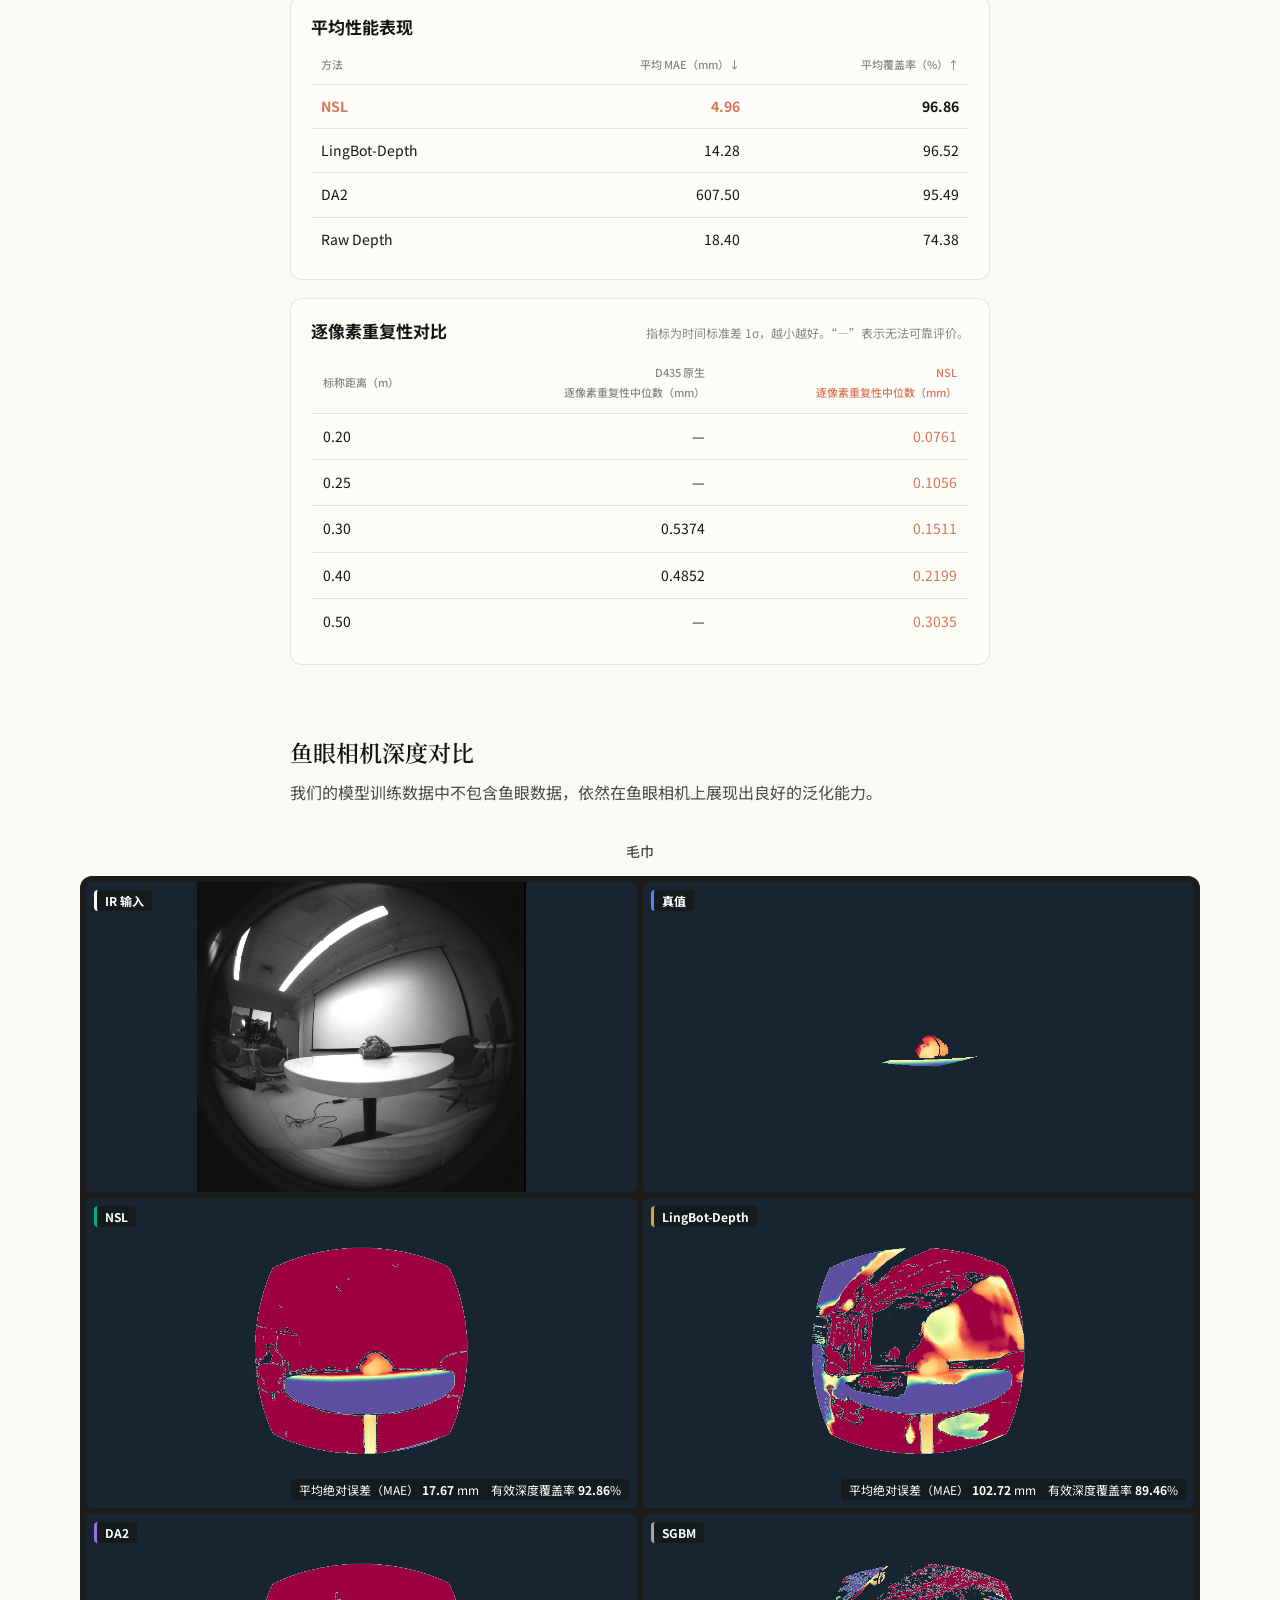
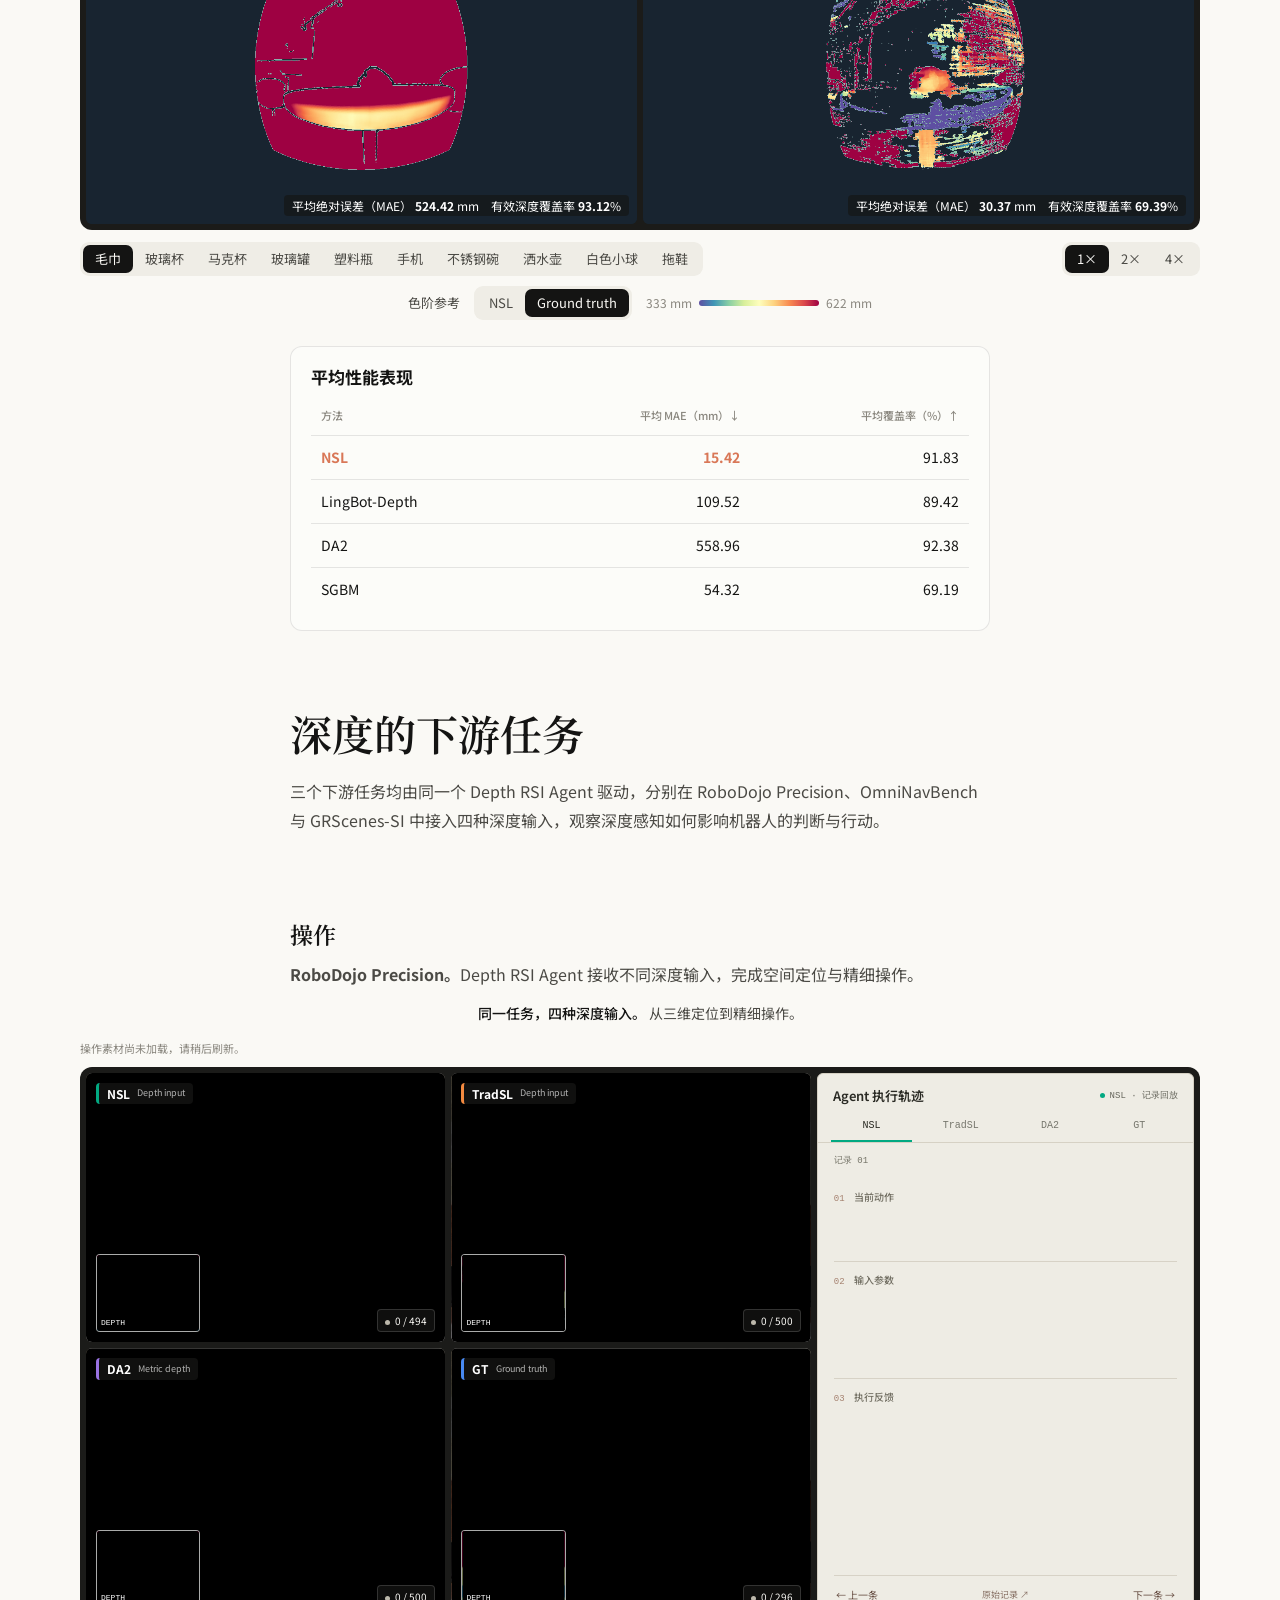
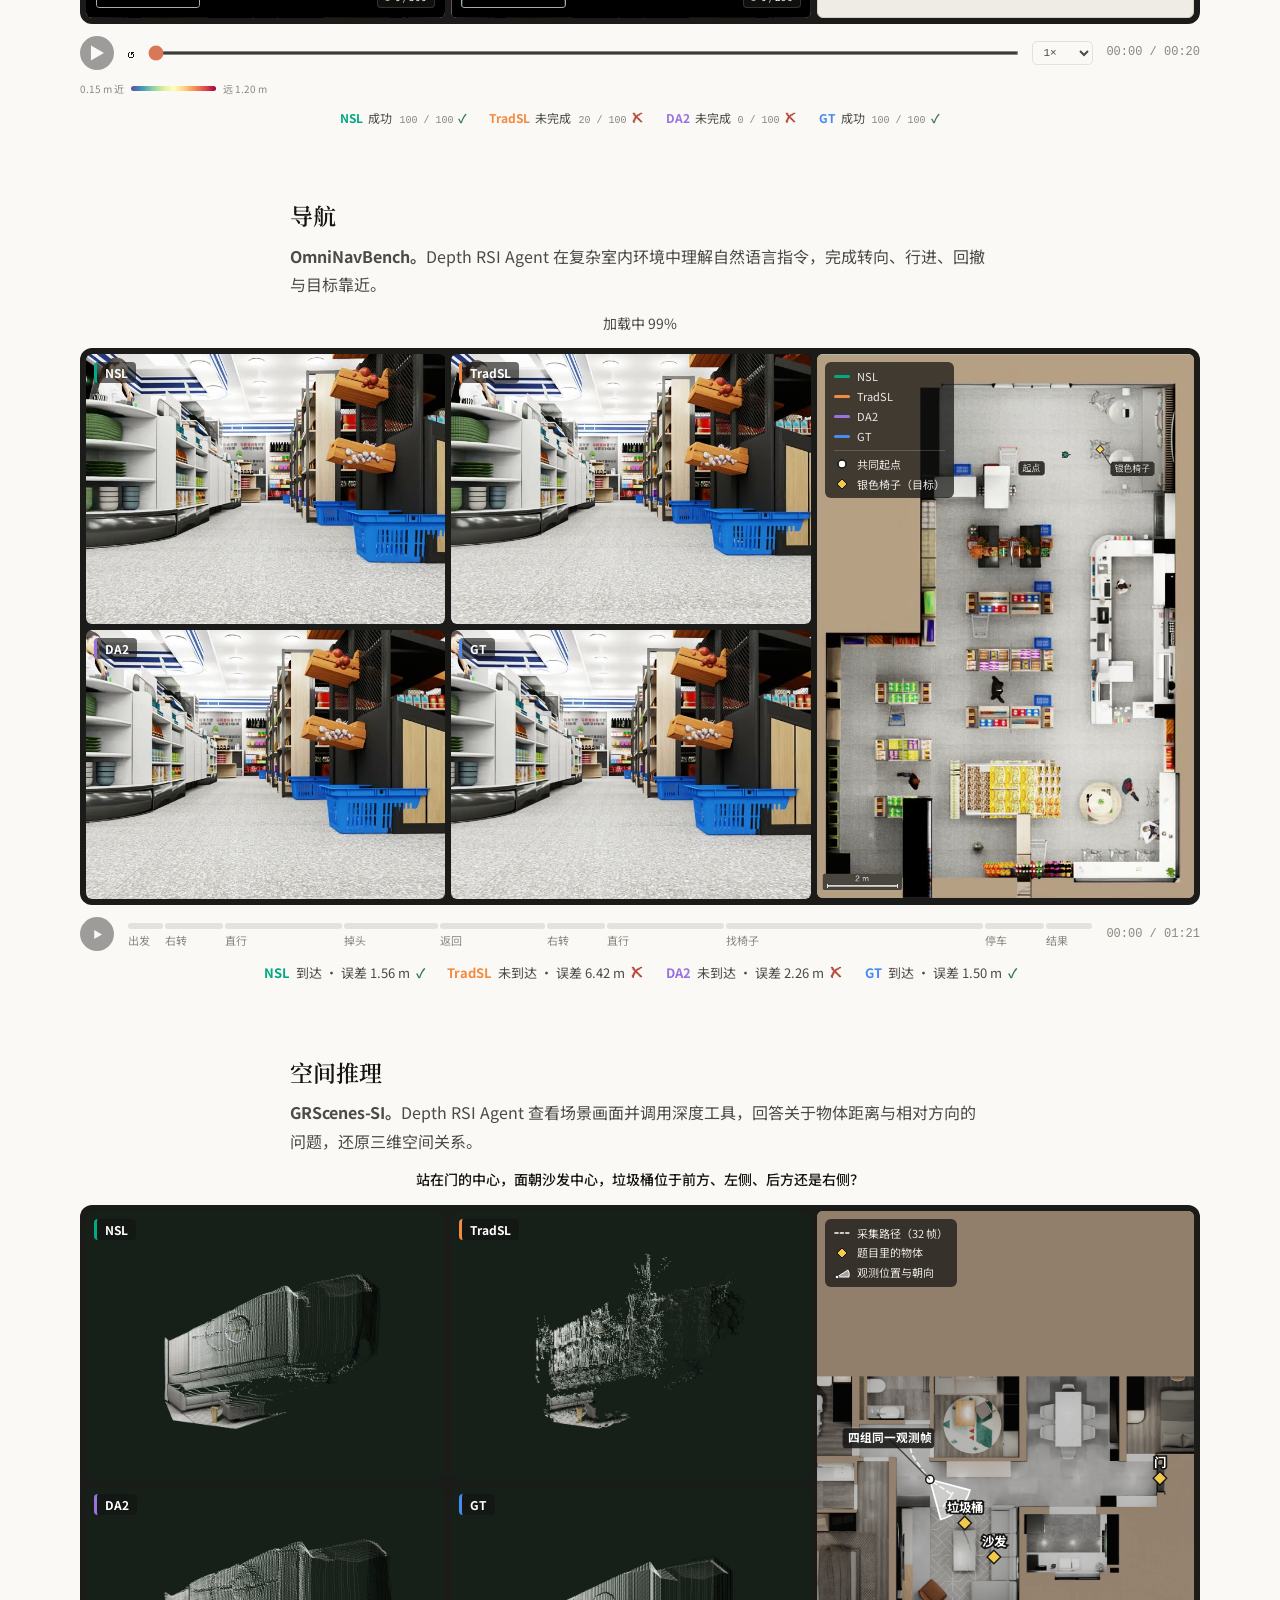
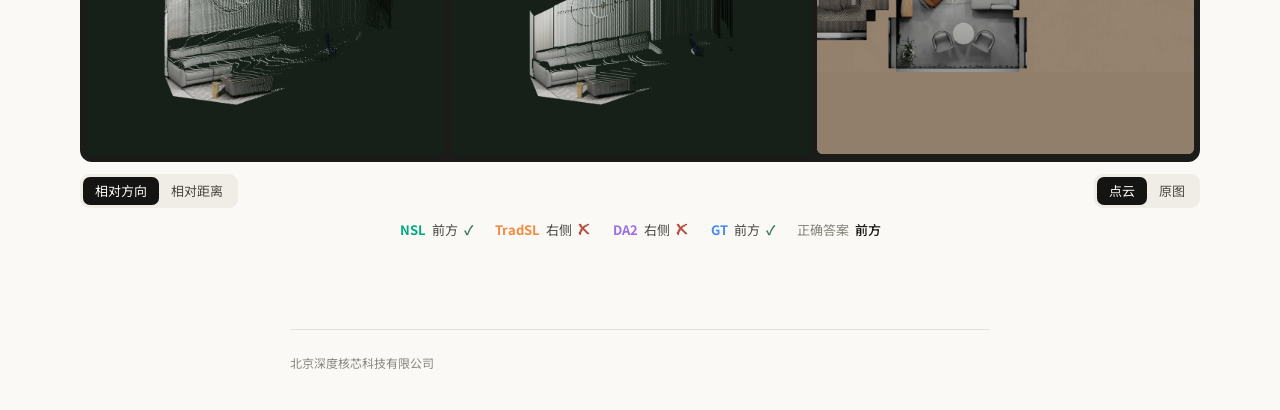
==== commit 0d97f33c: "Integrate fisheye comparison into depth report Add the native fisheye six-panel comparison and avera" ====
--- a/index.html
+++ b/index.html
@@ -171,6 +171,15 @@
   .performance-head{display:block}.performance-head p{margin-top:3px}
 }
 @media (prefers-reduced-motion:reduce){*{transition:none!important}}
+
+/* Embedded T265 comparison shares the report width and grows with its content. */
+.camera-heading{padding-top:40px;scroll-margin-top:24px}
+.camera-heading p{margin:0;color:var(--ink-2)}
+#dcFig{margin-top:40px}
+.fisheye-section{padding-top:72px;scroll-margin-top:24px}
+.fisheye-section .col{margin-bottom:32px}
+.fisheye-section .col p{margin:0;color:var(--ink-2)}
+.fisheye-frame{display:block;width:100%;height:1460px;border:0;background:var(--ivory)}
 </style>
 <link rel="icon" type="image/svg+xml" href="media/depthcore-logo.svg">
 <link rel="stylesheet" href="manipulation.css">
@@ -179,12 +188,14 @@
 <body>
 <div class="page">
 
-<header class="top col"><img src="media/depthcore-logo.svg" alt="DepthCore 深度核芯科技"><nav class="demo-nav" aria-label="页面导航"><a href="#depth">深度展示</a><a href="#manipulation">下游任务</a></nav></header>
+<header class="top col"><img src="media/depthcore-logo.svg" alt="DepthCore 深度核芯科技"><nav class="demo-nav" aria-label="页面导航"><a href="#depth">深度感知</a><a href="#manipulation">下游任务</a></nav></header>
 
 <div class="intro col" id="depth">
   <h1>深度感知能力展示</h1>
   <p class="depth-positioning"><b>我们先于行业 8 年选择 Learning 路线，持续构建 AI-native 的双目主动式深度。</b>相较于更简单、更成熟的传统 Pattern Match 及其后处理方法，我们直接从主动双目观测中学习三维表达，更适合复杂场景与具身智能的多样需求。以下展示深度质量与下游可用性的实测结果。</p>
 </div>
+
+<div class="camera-heading col" id="pinhole"><h2>针孔相机深度对比</h2><p>NSL 在针孔相机的多类物体测试中兼顾深度精度与有效覆盖率，清晰呈现物体的三维结构。</p></div>
 
 <figure class="wide" id="dcFig">
   <p class="cap" id="dcCap">加载中…</p>
@@ -225,6 +236,11 @@
   <div class="repeatability-head"><h3 id="repeatability-title">逐像素重复性对比</h3><p>指标为时间标准差 1σ，越小越好。“—”表示无法可靠评价。</p></div>
   <div class="repeatability-scroll"><table class="repeatability-table"><thead><tr><th>标称距离（m）</th><th>D435 原生<br>逐像素重复性中位数（mm）</th><th>NSL<br>逐像素重复性中位数（mm）</th></tr></thead><tbody><tr><td>0.20</td><td>—</td><td>0.0761</td></tr><tr><td>0.25</td><td>—</td><td>0.1056</td></tr><tr><td>0.30</td><td>0.5374</td><td>0.1511</td></tr><tr><td>0.40</td><td>0.4852</td><td>0.2199</td></tr><tr><td>0.50</td><td>—</td><td>0.3035</td></tr></tbody></table></div>
 </div>
+
+<section class="fisheye-section" id="fisheye" aria-labelledby="fisheye-title">
+  <div class="col"><h2 id="fisheye-title">鱼眼相机深度对比</h2><p>我们的模型训练数据中不包含鱼眼数据，依然在鱼眼相机上展现出良好的泛化能力。</p></div>
+  <div class="wide"><iframe class="fisheye-frame" id="fisheyeFrame" title="T265 鱼眼深度对比与平均性能" src="fisheye-demo/?view=native" loading="lazy" scrolling="no"></iframe></div>
+</section>
 
 <div class="intro col">
   <h1>深度的下游任务</h1>
@@ -862,5 +878,6 @@
 }, 250);
 })();
 </script>
+<script src="fisheye-embed.js"></script>
 </body>
 </html>
